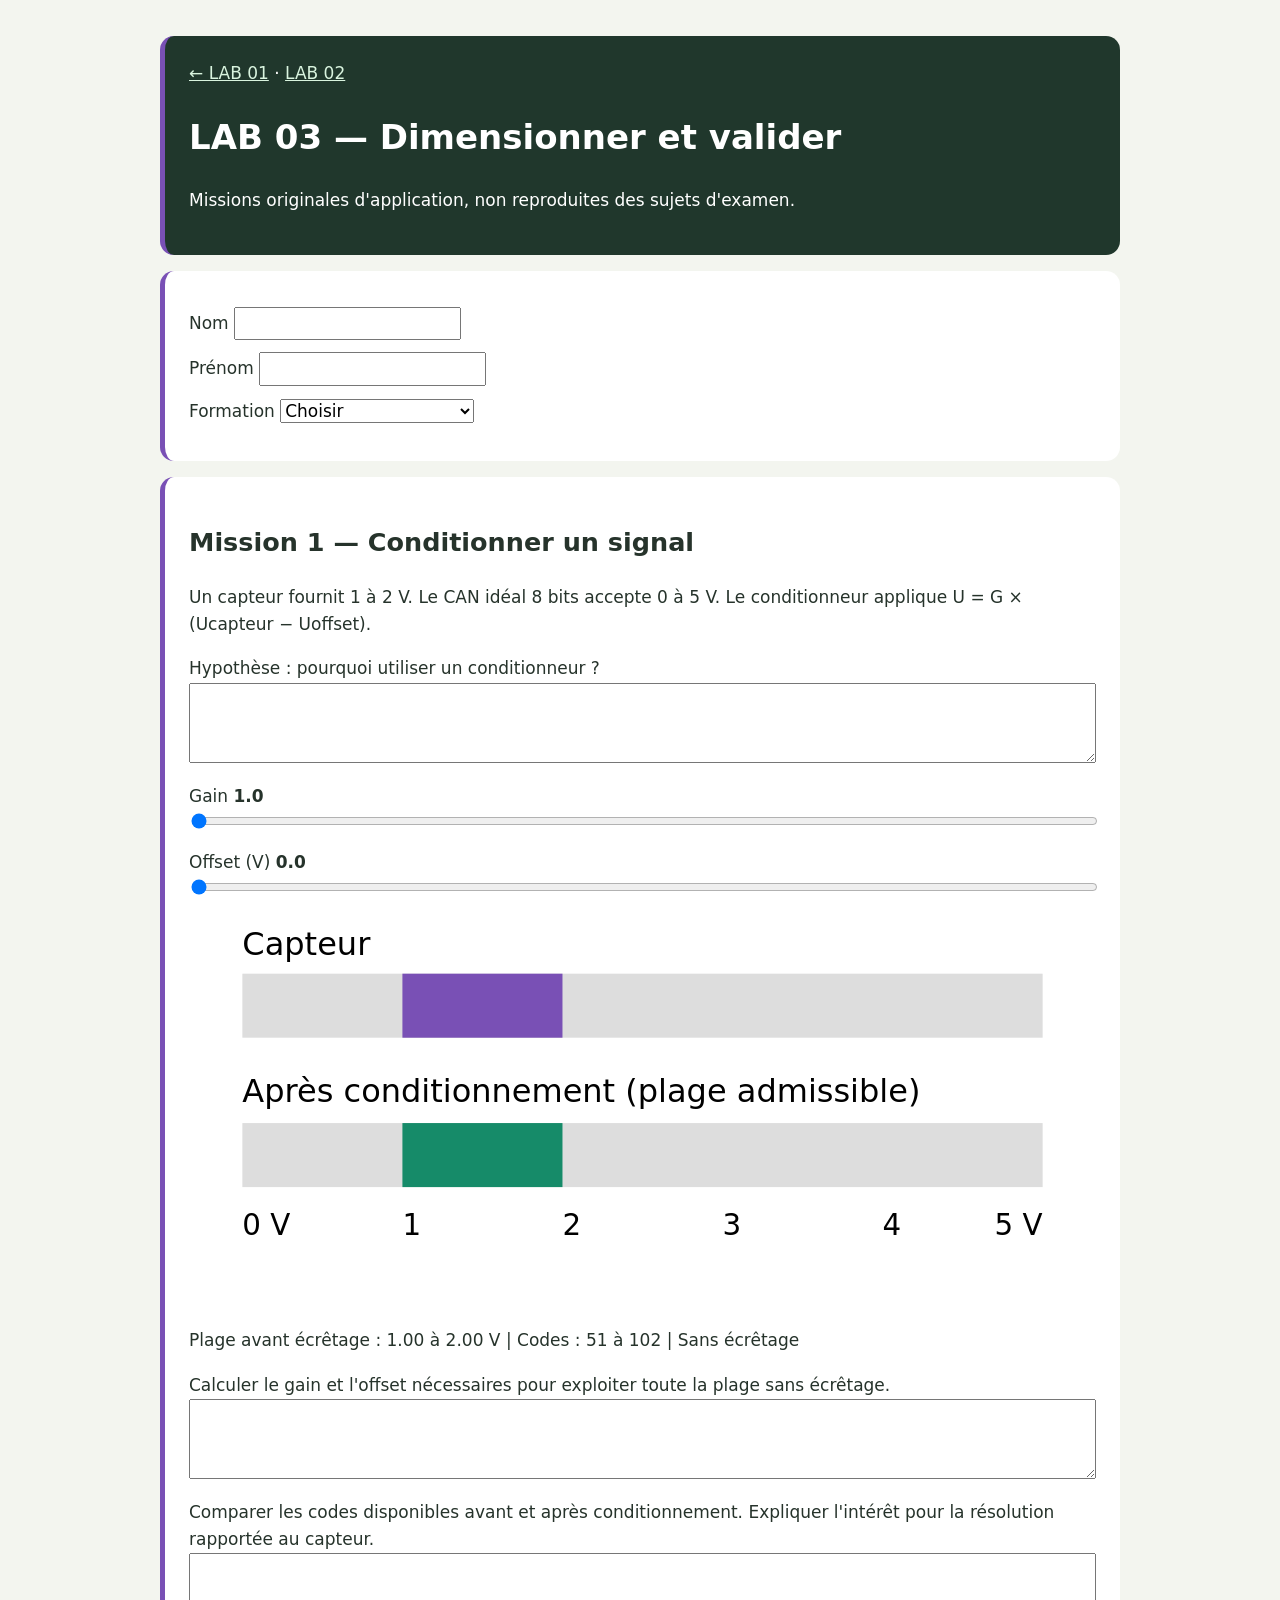
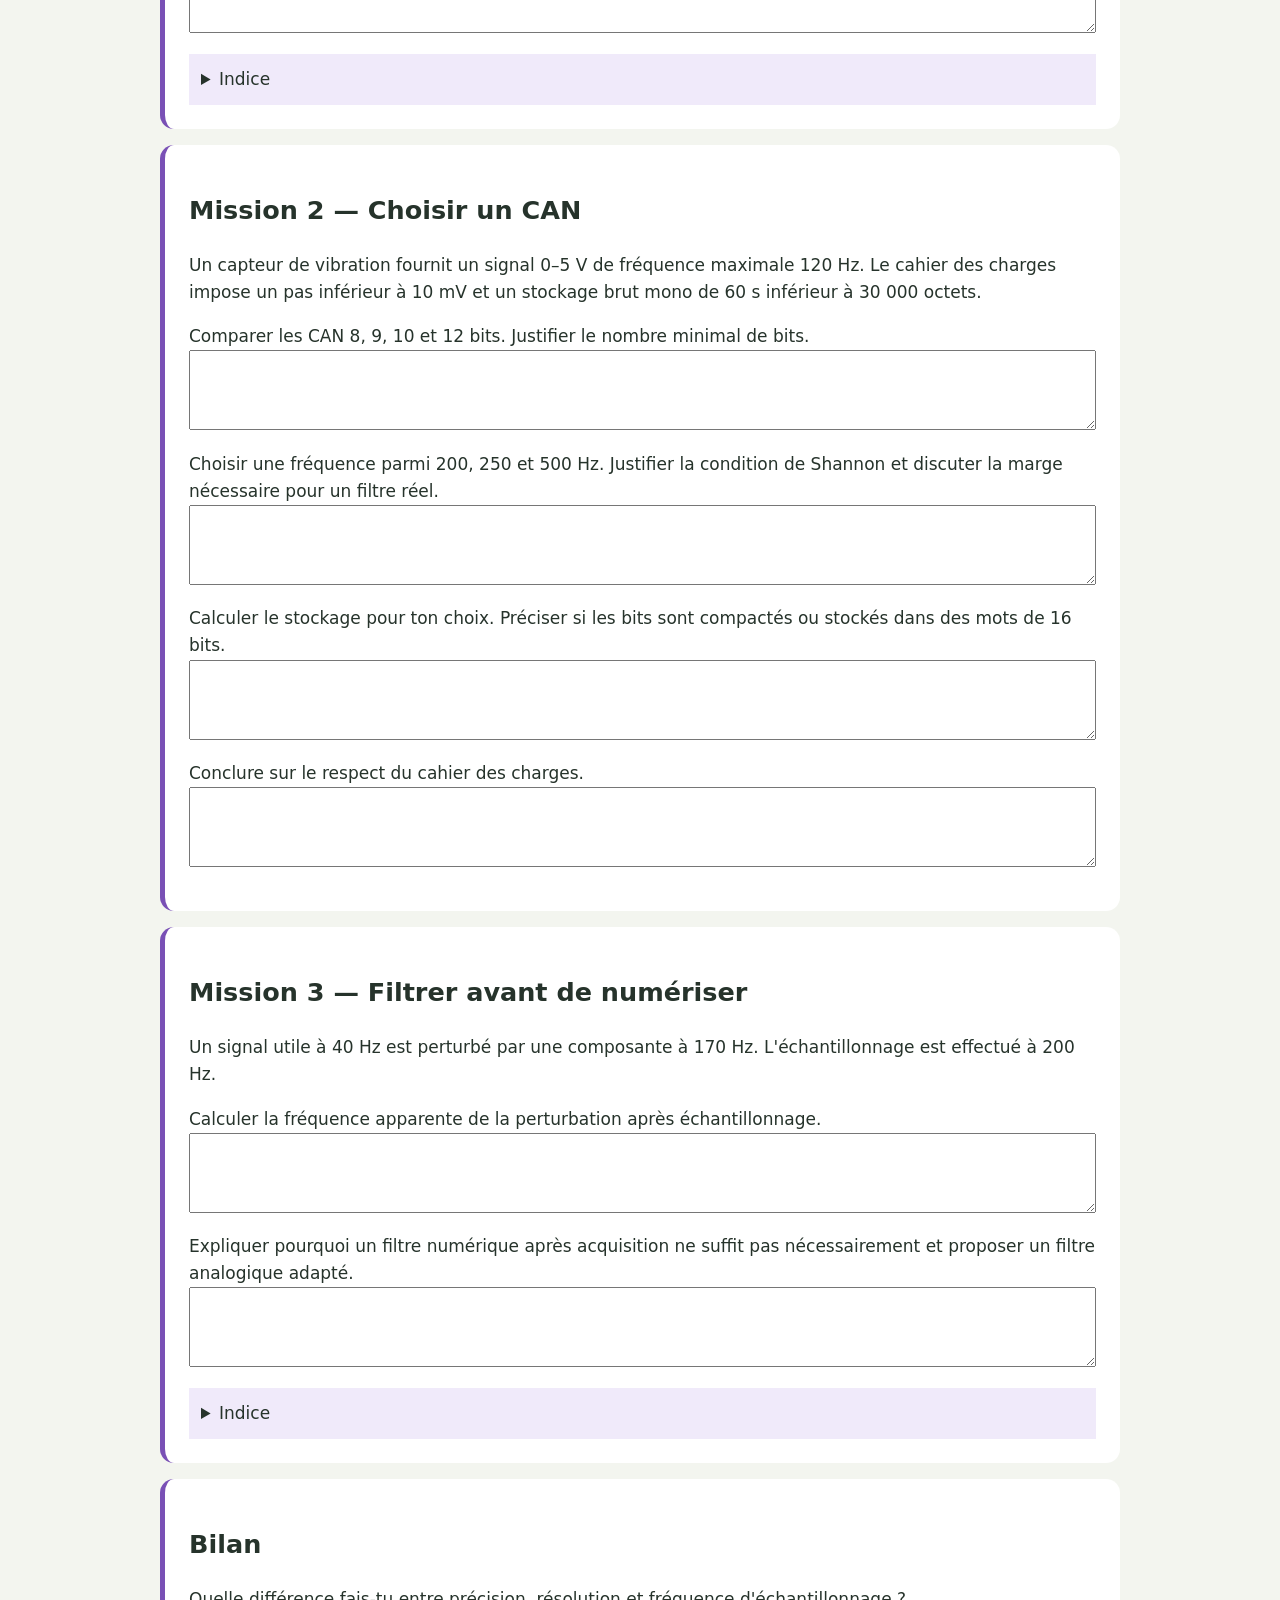
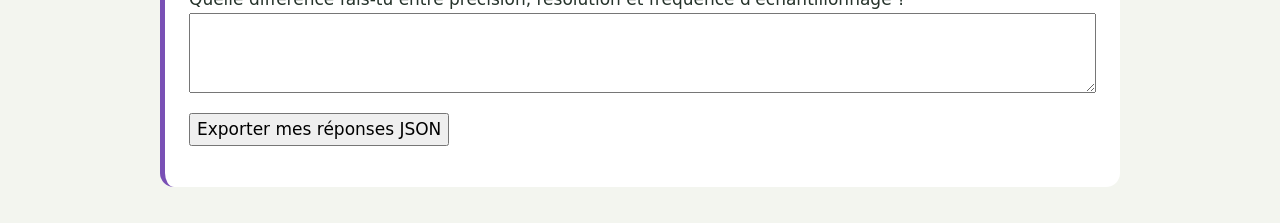
==== annales.html @ e2c3f9de "Missions originales de conditionnement et validation CAN" ====
<!doctype html><html lang="fr"><meta charset="utf-8"><meta name="viewport" content="width=device-width"><title>CAN LAB 03</title><style>*{box-sizing:border-box}body{max-width:1000px;margin:auto;padding:20px;background:#f3f5ef;color:#26332b;font:17px/1.6 system-ui}section,header{background:white;padding:24px;border-radius:14px;margin:16px 0;border-left:5px solid #7950b5}header{background:#20372c;color:white}header a{color:#d9f4df}label{display:block;margin:12px 0}textarea{width:100%;min-height:80px;font:inherit}input[type=range]{width:100%}svg{width:100%}button,input,select{font:inherit}details{background:#f0eafa;padding:12px}output{font-weight:bold}</style><header><a href="index.html">← LAB 01</a> · <a href="tp-arduino.html">LAB 02</a><h1>LAB 03 — Dimensionner et valider</h1><p>Missions originales d'application, non reproduites des sujets d'examen.</p></header><section><label>Nom <input id="nom"></label><label>Prénom <input id="prenom"></label><label>Formation <select id="formation"><option value="">Choisir</option><option>Terminale STI2D SIN</option><option>BTS CIEL B</option></select></label></section><section><h2>Mission 1 — Conditionner un signal</h2><p>Un capteur fournit 1 à 2 V. Le CAN idéal 8 bits accepte 0 à 5 V. Le conditionneur applique U = G × (Ucapteur − Uoffset).</p><label>Hypothèse : pourquoi utiliser un conditionneur ?<textarea id="hyp"></textarea></label><label>Gain <output id="go"></output><input id="gain" type="range" min="1" max="6" step=".1" value="1"></label><label>Offset (V) <output id="oo"></output><input id="offset" type="range" min="0" max="1.5" step=".1" value="0"></label><svg viewBox="0 0 340 145" role="img" aria-label="Comparaison des plages de tension"><text x="20" y="15" font-size="12">Capteur</text><rect x="20" y="22" width="300" height="24" fill="#ddd"/><rect x="80" y="22" width="60" height="24" fill="#7950b5"/><text x="20" y="70" font-size="12">Après conditionnement (plage admissible)</text><rect x="20" y="78" width="300" height="24" fill="#ddd"/><rect id="bar" x="80" y="78" width="60" height="24" fill="#168b69"/><g font-size="11"><text x="20" y="120">0 V</text><text x="80" y="120">1</text><text x="140" y="120">2</text><text x="200" y="120">3</text><text x="260" y="120">4</text><text x="320" y="120" text-anchor="end">5 V</text></g></svg><p id="result" role="status"></p><label>Calculer le gain et l'offset nécessaires pour exploiter toute la plage sans écrêtage.<textarea id="gain_calc"></textarea></label><label>Comparer les codes disponibles avant et après conditionnement. Expliquer l'intérêt pour la résolution rapportée au capteur.<textarea id="codes"></textarea></label><details><summary>Indice</summary>Écrire deux équations pour les tensions minimale et maximale.</details></section><section><h2>Mission 2 — Choisir un CAN</h2><p>Un capteur de vibration fournit un signal 0–5 V de fréquence maximale 120 Hz. Le cahier des charges impose un pas inférieur à 10 mV et un stockage brut mono de 60 s inférieur à 30 000 octets.</p><label>Comparer les CAN 8, 9, 10 et 12 bits. Justifier le nombre minimal de bits.<textarea id="resolution"></textarea></label><label>Choisir une fréquence parmi 200, 250 et 500 Hz. Justifier la condition de Shannon et discuter la marge nécessaire pour un filtre réel.<textarea id="sampling"></textarea></label><label>Calculer le stockage pour ton choix. Préciser si les bits sont compactés ou stockés dans des mots de 16 bits.<textarea id="storage"></textarea></label><label>Conclure sur le respect du cahier des charges.<textarea id="validation"></textarea></label></section><section><h2>Mission 3 — Filtrer avant de numériser</h2><p>Un signal utile à 40 Hz est perturbé par une composante à 170 Hz. L'échantillonnage est effectué à 200 Hz.</p><label>Calculer la fréquence apparente de la perturbation après échantillonnage.<textarea id="alias"></textarea></label><label>Expliquer pourquoi un filtre numérique après acquisition ne suffit pas nécessairement et proposer un filtre analogique adapté.<textarea id="filter"></textarea></label><details><summary>Indice</summary>Comparer 170 Hz à la fréquence d'échantillonnage et à sa moitié.</details></section><section><h2>Bilan</h2><label>Quelle différence fais-tu entre précision, résolution et fréquence d'échantillonnage ?<textarea id="bilan"></textarea></label><button id="export">Exporter mes réponses JSON</button><p id="save" role="status"></p></section><script>const g=id=>document.getElementById(id),fields=()=>[...document.querySelectorAll('input[id],textarea[id],select[id]')],key='can-lab-annales-v1',answers=()=>Object.fromEntries(fields().map(a=>[a.id,a.value]));try{let old=JSON.parse(localStorage.getItem(key)||'{}');fields().forEach(a=>{if(typeof old[a.id]==='string')a.value=old[a.id]})}catch(e){}function draw(){let G=+g('gain').value,O=+g('offset').value,l=G*(1-O),h=G*(2-O),c=v=>Math.max(0,Math.min(5,v)),code=v=>Math.min(255,Math.floor(c(v)*256/5));g('go').textContent=G.toFixed(1);g('oo').textContent=O.toFixed(1);g('bar').setAttribute('x',20+60*c(l));g('bar').setAttribute('width',60*(c(h)-c(l)));g('result').textContent='Plage avant écrêtage : '+l.toFixed(2)+' à '+h.toFixed(2)+' V | Codes : '+code(l)+' à '+code(h)+' | '+(l< -1e-9||h>5+1e-9?'Écrêtage':'Sans écrêtage')};draw();document.addEventListener('input',()=>{draw();try{localStorage.setItem(key,JSON.stringify(answers()));g('save').textContent='Enregistré localement'}catch(e){g('save').textContent='Exporter pour sauvegarder'}});g('export').onclick=()=>{if(!g('nom').value.trim()||!g('prenom').value.trim()||!g('formation').value){g('save').textContent='Compléter ton identité et ta formation';return}let a=document.createElement('a'),u=URL.createObjectURL(new Blob([JSON.stringify({schema_version:1,activity_id:'can-lab-annales',answers:answers()},null,2)],{type:'application/json'}));a.href=u;a.download='CAN_MISSIONS_'+g('nom').value.replace(/[^\p{L}\p{N}-]/gu,'_')+'.json';a.click();setTimeout(()=>URL.revokeObjectURL(u),1000)};</script></html>
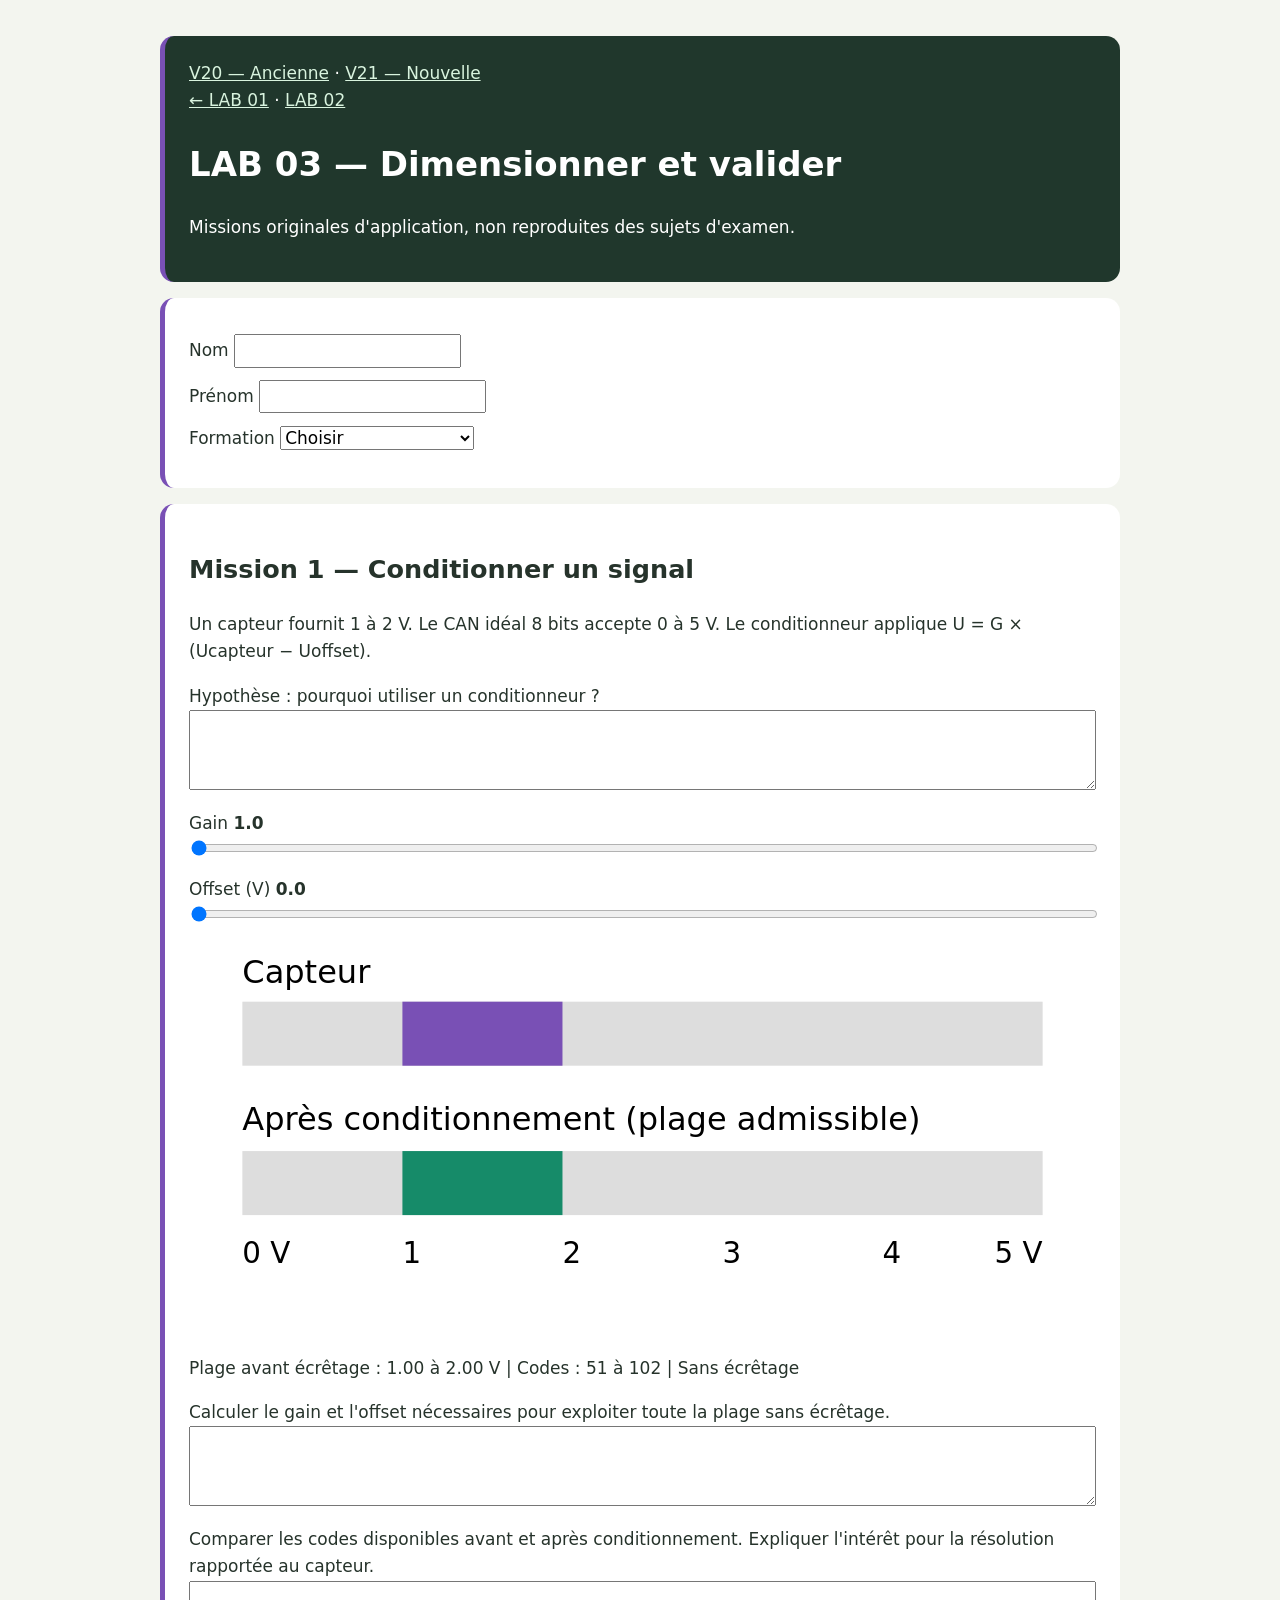
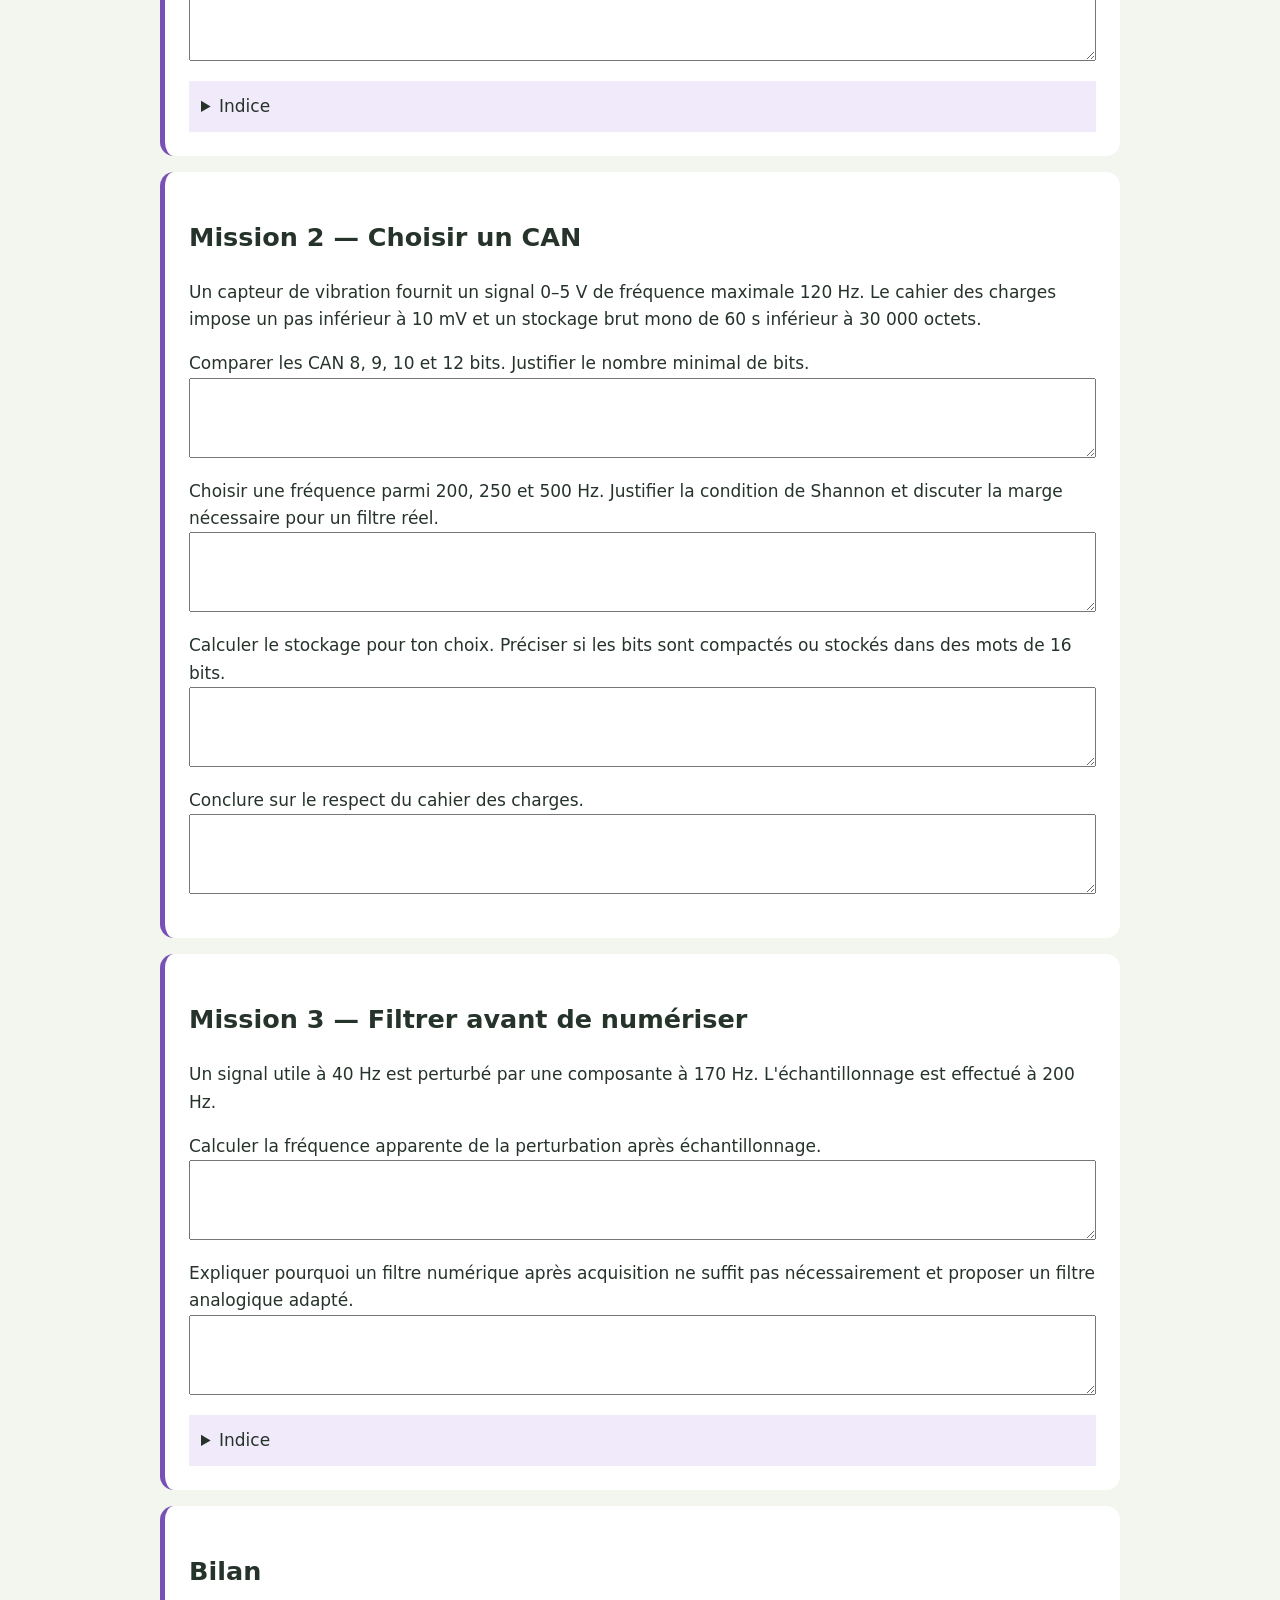
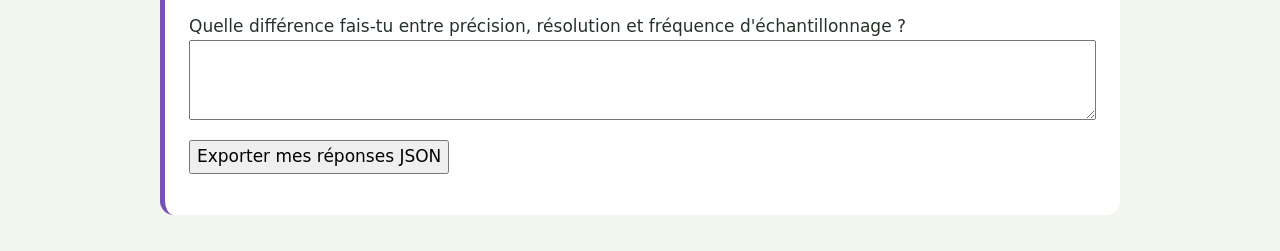
==== commit e912e485: "Ajouter ressource comparative annales.html" ====
--- a/annales.html
+++ b/annales.html
@@ -1 +1 @@
-<!doctype html><html lang="fr"><meta charset="utf-8"><meta name="viewport" content="width=device-width"><title>CAN LAB 03</title><style>*{box-sizing:border-box}body{max-width:1000px;margin:auto;padding:20px;background:#f3f5ef;color:#26332b;font:17px/1.6 system-ui}section,header{background:white;padding:24px;border-radius:14px;margin:16px 0;border-left:5px solid #7950b5}header{background:#20372c;color:white}header a{color:#d9f4df}label{display:block;margin:12px 0}textarea{width:100%;min-height:80px;font:inherit}input[type=range]{width:100%}svg{width:100%}button,input,select{font:inherit}details{background:#f0eafa;padding:12px}output{font-weight:bold}</style><header><a href="index.html">← LAB 01</a> · <a href="tp-arduino.html">LAB 02</a><h1>LAB 03 — Dimensionner et valider</h1><p>Missions originales d'application, non reproduites des sujets d'examen.</p></header><section><label>Nom <input id="nom"></label><label>Prénom <input id="prenom"></label><label>Formation <select id="formation"><option value="">Choisir</option><option>Terminale STI2D SIN</option><option>BTS CIEL B</option></select></label></section><section><h2>Mission 1 — Conditionner un signal</h2><p>Un capteur fournit 1 à 2 V. Le CAN idéal 8 bits accepte 0 à 5 V. Le conditionneur applique U = G × (Ucapteur − Uoffset).</p><label>Hypothèse : pourquoi utiliser un conditionneur ?<textarea id="hyp"></textarea></label><label>Gain <output id="go"></output><input id="gain" type="range" min="1" max="6" step=".1" value="1"></label><label>Offset (V) <output id="oo"></output><input id="offset" type="range" min="0" max="1.5" step=".1" value="0"></label><svg viewBox="0 0 340 145" role="img" aria-label="Comparaison des plages de tension"><text x="20" y="15" font-size="12">Capteur</text><rect x="20" y="22" width="300" height="24" fill="#ddd"/><rect x="80" y="22" width="60" height="24" fill="#7950b5"/><text x="20" y="70" font-size="12">Après conditionnement (plage admissible)</text><rect x="20" y="78" width="300" height="24" fill="#ddd"/><rect id="bar" x="80" y="78" width="60" height="24" fill="#168b69"/><g font-size="11"><text x="20" y="120">0 V</text><text x="80" y="120">1</text><text x="140" y="120">2</text><text x="200" y="120">3</text><text x="260" y="120">4</text><text x="320" y="120" text-anchor="end">5 V</text></g></svg><p id="result" role="status"></p><label>Calculer le gain et l'offset nécessaires pour exploiter toute la plage sans écrêtage.<textarea id="gain_calc"></textarea></label><label>Comparer les codes disponibles avant et après conditionnement. Expliquer l'intérêt pour la résolution rapportée au capteur.<textarea id="codes"></textarea></label><details><summary>Indice</summary>Écrire deux équations pour les tensions minimale et maximale.</details></section><section><h2>Mission 2 — Choisir un CAN</h2><p>Un capteur de vibration fournit un signal 0–5 V de fréquence maximale 120 Hz. Le cahier des charges impose un pas inférieur à 10 mV et un stockage brut mono de 60 s inférieur à 30 000 octets.</p><label>Comparer les CAN 8, 9, 10 et 12 bits. Justifier le nombre minimal de bits.<textarea id="resolution"></textarea></label><label>Choisir une fréquence parmi 200, 250 et 500 Hz. Justifier la condition de Shannon et discuter la marge nécessaire pour un filtre réel.<textarea id="sampling"></textarea></label><label>Calculer le stockage pour ton choix. Préciser si les bits sont compactés ou stockés dans des mots de 16 bits.<textarea id="storage"></textarea></label><label>Conclure sur le respect du cahier des charges.<textarea id="validation"></textarea></label></section><section><h2>Mission 3 — Filtrer avant de numériser</h2><p>Un signal utile à 40 Hz est perturbé par une composante à 170 Hz. L'échantillonnage est effectué à 200 Hz.</p><label>Calculer la fréquence apparente de la perturbation après échantillonnage.<textarea id="alias"></textarea></label><label>Expliquer pourquoi un filtre numérique après acquisition ne suffit pas nécessairement et proposer un filtre analogique adapté.<textarea id="filter"></textarea></label><details><summary>Indice</summary>Comparer 170 Hz à la fréquence d'échantillonnage et à sa moitié.</details></section><section><h2>Bilan</h2><label>Quelle différence fais-tu entre précision, résolution et fréquence d'échantillonnage ?<textarea id="bilan"></textarea></label><button id="export">Exporter mes réponses JSON</button><p id="save" role="status"></p></section><script>const g=id=>document.getElementById(id),fields=()=>[...document.querySelectorAll('input[id],textarea[id],select[id]')],key='can-lab-annales-v1',answers=()=>Object.fromEntries(fields().map(a=>[a.id,a.value]));try{let old=JSON.parse(localStorage.getItem(key)||'{}');fields().forEach(a=>{if(typeof old[a.id]==='string')a.value=old[a.id]})}catch(e){}function draw(){let G=+g('gain').value,O=+g('offset').value,l=G*(1-O),h=G*(2-O),c=v=>Math.max(0,Math.min(5,v)),code=v=>Math.min(255,Math.floor(c(v)*256/5));g('go').textContent=G.toFixed(1);g('oo').textContent=O.toFixed(1);g('bar').setAttribute('x',20+60*c(l));g('bar').setAttribute('width',60*(c(h)-c(l)));g('result').textContent='Plage avant écrêtage : '+l.toFixed(2)+' à '+h.toFixed(2)+' V | Codes : '+code(l)+' à '+code(h)+' | '+(l< -1e-9||h>5+1e-9?'Écrêtage':'Sans écrêtage')};draw();document.addEventListener('input',()=>{draw();try{localStorage.setItem(key,JSON.stringify(answers()));g('save').textContent='Enregistré localement'}catch(e){g('save').textContent='Exporter pour sauvegarder'}});g('export').onclick=()=>{if(!g('nom').value.trim()||!g('prenom').value.trim()||!g('formation').value){g('save').textContent='Compléter ton identité et ta formation';return}let a=document.createElement('a'),u=URL.createObjectURL(new Blob([JSON.stringify({schema_version:1,activity_id:'can-lab-annales',answers:answers()},null,2)],{type:'application/json'}));a.href=u;a.download='CAN_MISSIONS_'+g('nom').value.replace(/[^\p{L}\p{N}-]/gu,'_')+'.json';a.click();setTimeout(()=>URL.revokeObjectURL(u),1000)};</script></html>+<!doctype html><html lang="fr"><meta charset="utf-8"><meta name="viewport" content="width=device-width"><title>CAN LAB 03</title><style>*{box-sizing:border-box}body{max-width:1000px;margin:auto;padding:20px;background:#f3f5ef;color:#26332b;font:17px/1.6 system-ui}section,header{background:white;padding:24px;border-radius:14px;margin:16px 0;border-left:5px solid #7950b5}header{background:#20372c;color:white}header a{color:#d9f4df}label{display:block;margin:12px 0}textarea{width:100%;min-height:80px;font:inherit}input[type=range]{width:100%}svg{width:100%}button,input,select{font:inherit}details{background:#f0eafa;padding:12px}output{font-weight:bold}</style><header><nav><a href="v20.html">V20 — Ancienne</a> · <a href="v21.html">V21 — Nouvelle</a></nav><a href="index.html">← LAB 01</a> · <a href="tp-arduino.html">LAB 02</a><h1>LAB 03 — Dimensionner et valider</h1><p>Missions originales d'application, non reproduites des sujets d'examen.</p></header><section><label>Nom <input id="nom"></label><label>Prénom <input id="prenom"></label><label>Formation <select id="formation"><option value="">Choisir</option><option>Terminale STI2D SIN</option><option>BTS CIEL B</option></select></label></section><section><h2>Mission 1 — Conditionner un signal</h2><p>Un capteur fournit 1 à 2 V. Le CAN idéal 8 bits accepte 0 à 5 V. Le conditionneur applique U = G × (Ucapteur − Uoffset).</p><label>Hypothèse : pourquoi utiliser un conditionneur ?<textarea id="hyp"></textarea></label><label>Gain <output id="go"></output><input id="gain" type="range" min="1" max="6" step=".1" value="1"></label><label>Offset (V) <output id="oo"></output><input id="offset" type="range" min="0" max="1.5" step=".1" value="0"></label><svg viewBox="0 0 340 145" role="img" aria-label="Comparaison des plages de tension"><text x="20" y="15" font-size="12">Capteur</text><rect x="20" y="22" width="300" height="24" fill="#ddd"/><rect x="80" y="22" width="60" height="24" fill="#7950b5"/><text x="20" y="70" font-size="12">Après conditionnement (plage admissible)</text><rect x="20" y="78" width="300" height="24" fill="#ddd"/><rect id="bar" x="80" y="78" width="60" height="24" fill="#168b69"/><g font-size="11"><text x="20" y="120">0 V</text><text x="80" y="120">1</text><text x="140" y="120">2</text><text x="200" y="120">3</text><text x="260" y="120">4</text><text x="320" y="120" text-anchor="end">5 V</text></g></svg><p id="result" role="status"></p><label>Calculer le gain et l'offset nécessaires pour exploiter toute la plage sans écrêtage.<textarea id="gain_calc"></textarea></label><label>Comparer les codes disponibles avant et après conditionnement. Expliquer l'intérêt pour la résolution rapportée au capteur.<textarea id="codes"></textarea></label><details><summary>Indice</summary>Écrire deux équations pour les tensions minimale et maximale.</details></section><section><h2>Mission 2 — Choisir un CAN</h2><p>Un capteur de vibration fournit un signal 0–5 V de fréquence maximale 120 Hz. Le cahier des charges impose un pas inférieur à 10 mV et un stockage brut mono de 60 s inférieur à 30 000 octets.</p><label>Comparer les CAN 8, 9, 10 et 12 bits. Justifier le nombre minimal de bits.<textarea id="resolution"></textarea></label><label>Choisir une fréquence parmi 200, 250 et 500 Hz. Justifier la condition de Shannon et discuter la marge nécessaire pour un filtre réel.<textarea id="sampling"></textarea></label><label>Calculer le stockage pour ton choix. Préciser si les bits sont compactés ou stockés dans des mots de 16 bits.<textarea id="storage"></textarea></label><label>Conclure sur le respect du cahier des charges.<textarea id="validation"></textarea></label></section><section><h2>Mission 3 — Filtrer avant de numériser</h2><p>Un signal utile à 40 Hz est perturbé par une composante à 170 Hz. L'échantillonnage est effectué à 200 Hz.</p><label>Calculer la fréquence apparente de la perturbation après échantillonnage.<textarea id="alias"></textarea></label><label>Expliquer pourquoi un filtre numérique après acquisition ne suffit pas nécessairement et proposer un filtre analogique adapté.<textarea id="filter"></textarea></label><details><summary>Indice</summary>Comparer 170 Hz à la fréquence d'échantillonnage et à sa moitié.</details></section><section><h2>Bilan</h2><label>Quelle différence fais-tu entre précision, résolution et fréquence d'échantillonnage ?<textarea id="bilan"></textarea></label><button id="export">Exporter mes réponses JSON</button><p id="save" role="status"></p></section><script>const g=id=>document.getElementById(id),fields=()=>[...document.querySelectorAll('input[id],textarea[id],select[id]')],key='can-lab-annales-v1',answers=()=>Object.fromEntries(fields().map(a=>[a.id,a.value]));try{let old=JSON.parse(localStorage.getItem(key)||'{}');fields().forEach(a=>{if(typeof old[a.id]==='string')a.value=old[a.id]})}catch(e){}function draw(){let G=+g('gain').value,O=+g('offset').value,l=G*(1-O),h=G*(2-O),c=v=>Math.max(0,Math.min(5,v)),code=v=>Math.min(255,Math.floor(c(v)*256/5));g('go').textContent=G.toFixed(1);g('oo').textContent=O.toFixed(1);g('bar').setAttribute('x',20+60*c(l));g('bar').setAttribute('width',60*(c(h)-c(l)));g('result').textContent='Plage avant écrêtage : '+l.toFixed(2)+' à '+h.toFixed(2)+' V | Codes : '+code(l)+' à '+code(h)+' | '+(l< -1e-9||h>5+1e-9?'Écrêtage':'Sans écrêtage')};draw();document.addEventListener('input',()=>{draw();try{localStorage.setItem(key,JSON.stringify(answers()));g('save').textContent='Enregistré localement'}catch(e){g('save').textContent='Exporter pour sauvegarder'}});g('export').onclick=()=>{if(!g('nom').value.trim()||!g('prenom').value.trim()||!g('formation').value){g('save').textContent='Compléter ton identité et ta formation';return}let a=document.createElement('a'),u=URL.createObjectURL(new Blob([JSON.stringify({schema_version:1,activity_id:'can-lab-annales',answers:answers()},null,2)],{type:'application/json'}));a.href=u;a.download='CAN_MISSIONS_'+g('nom').value.replace(/[^\p{L}\p{N}-]/gu,'_')+'.json';a.click();setTimeout(()=>URL.revokeObjectURL(u),1000)};</script></html>
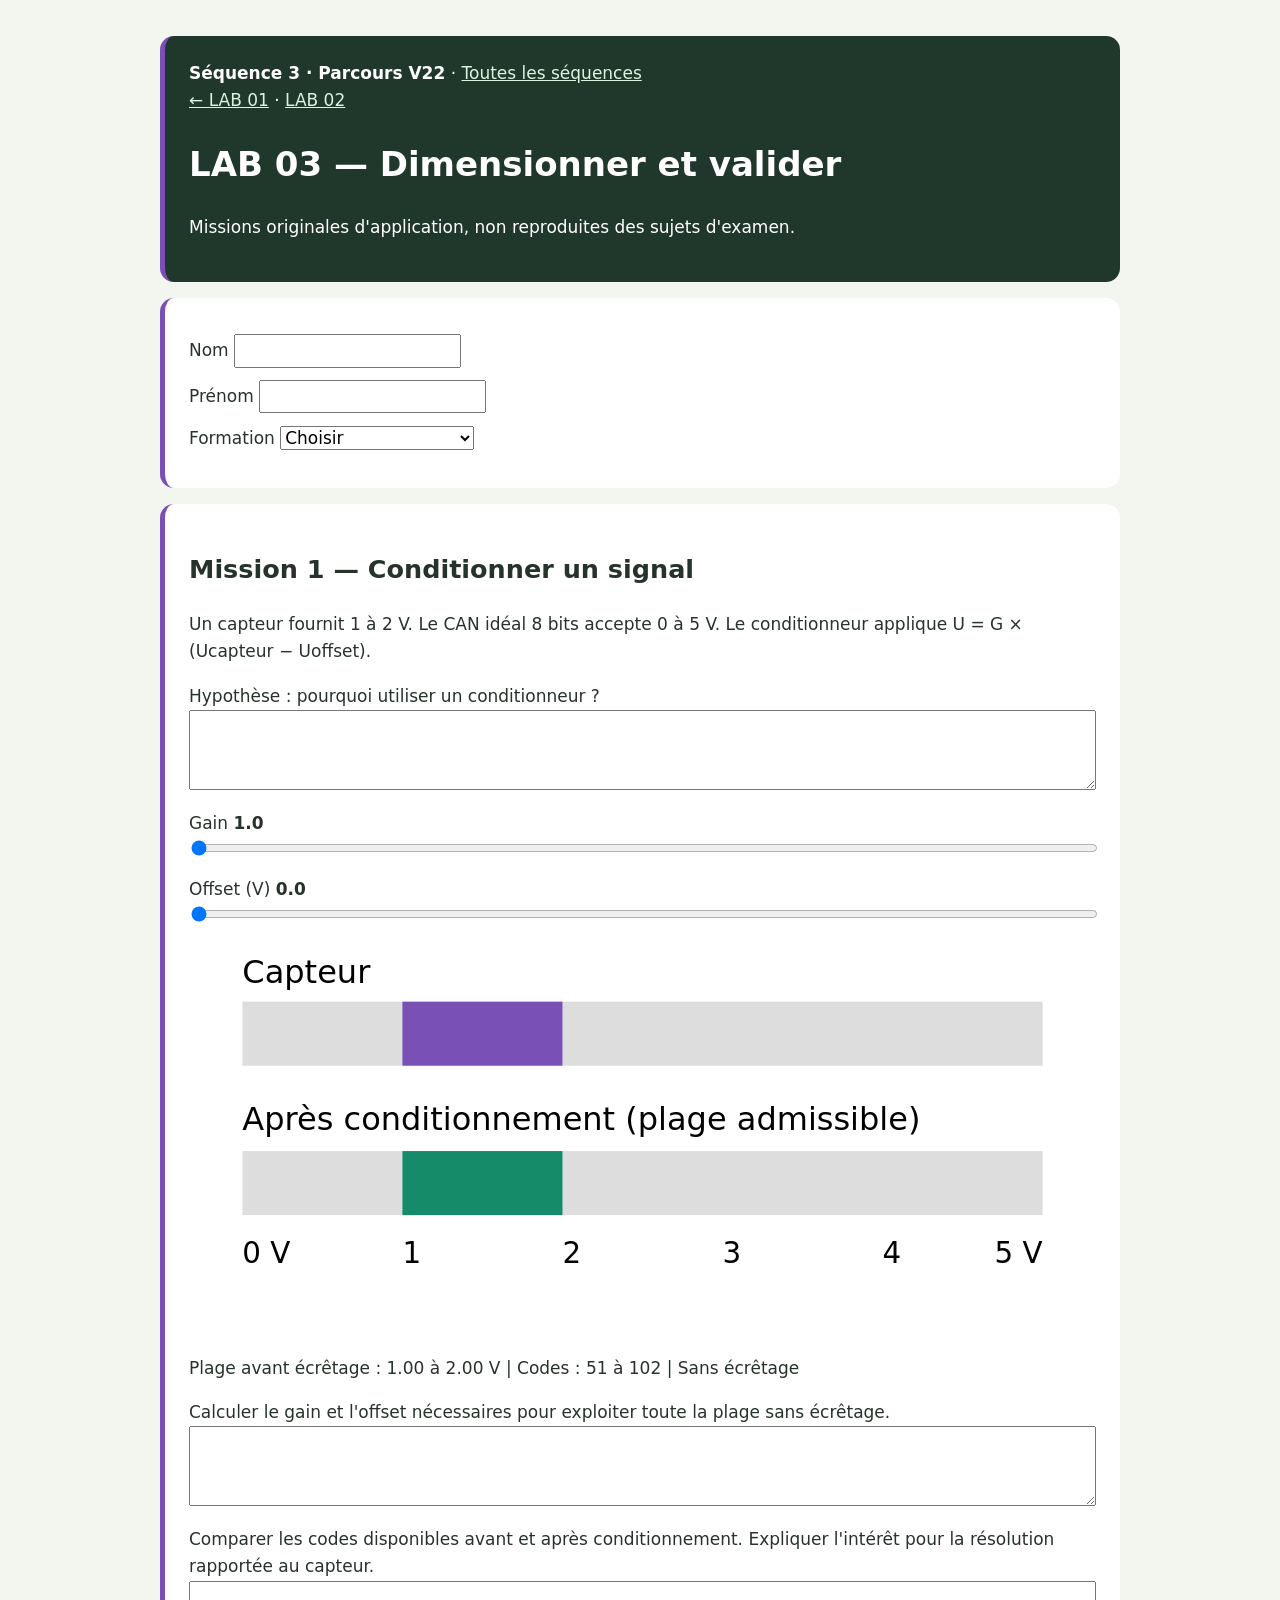
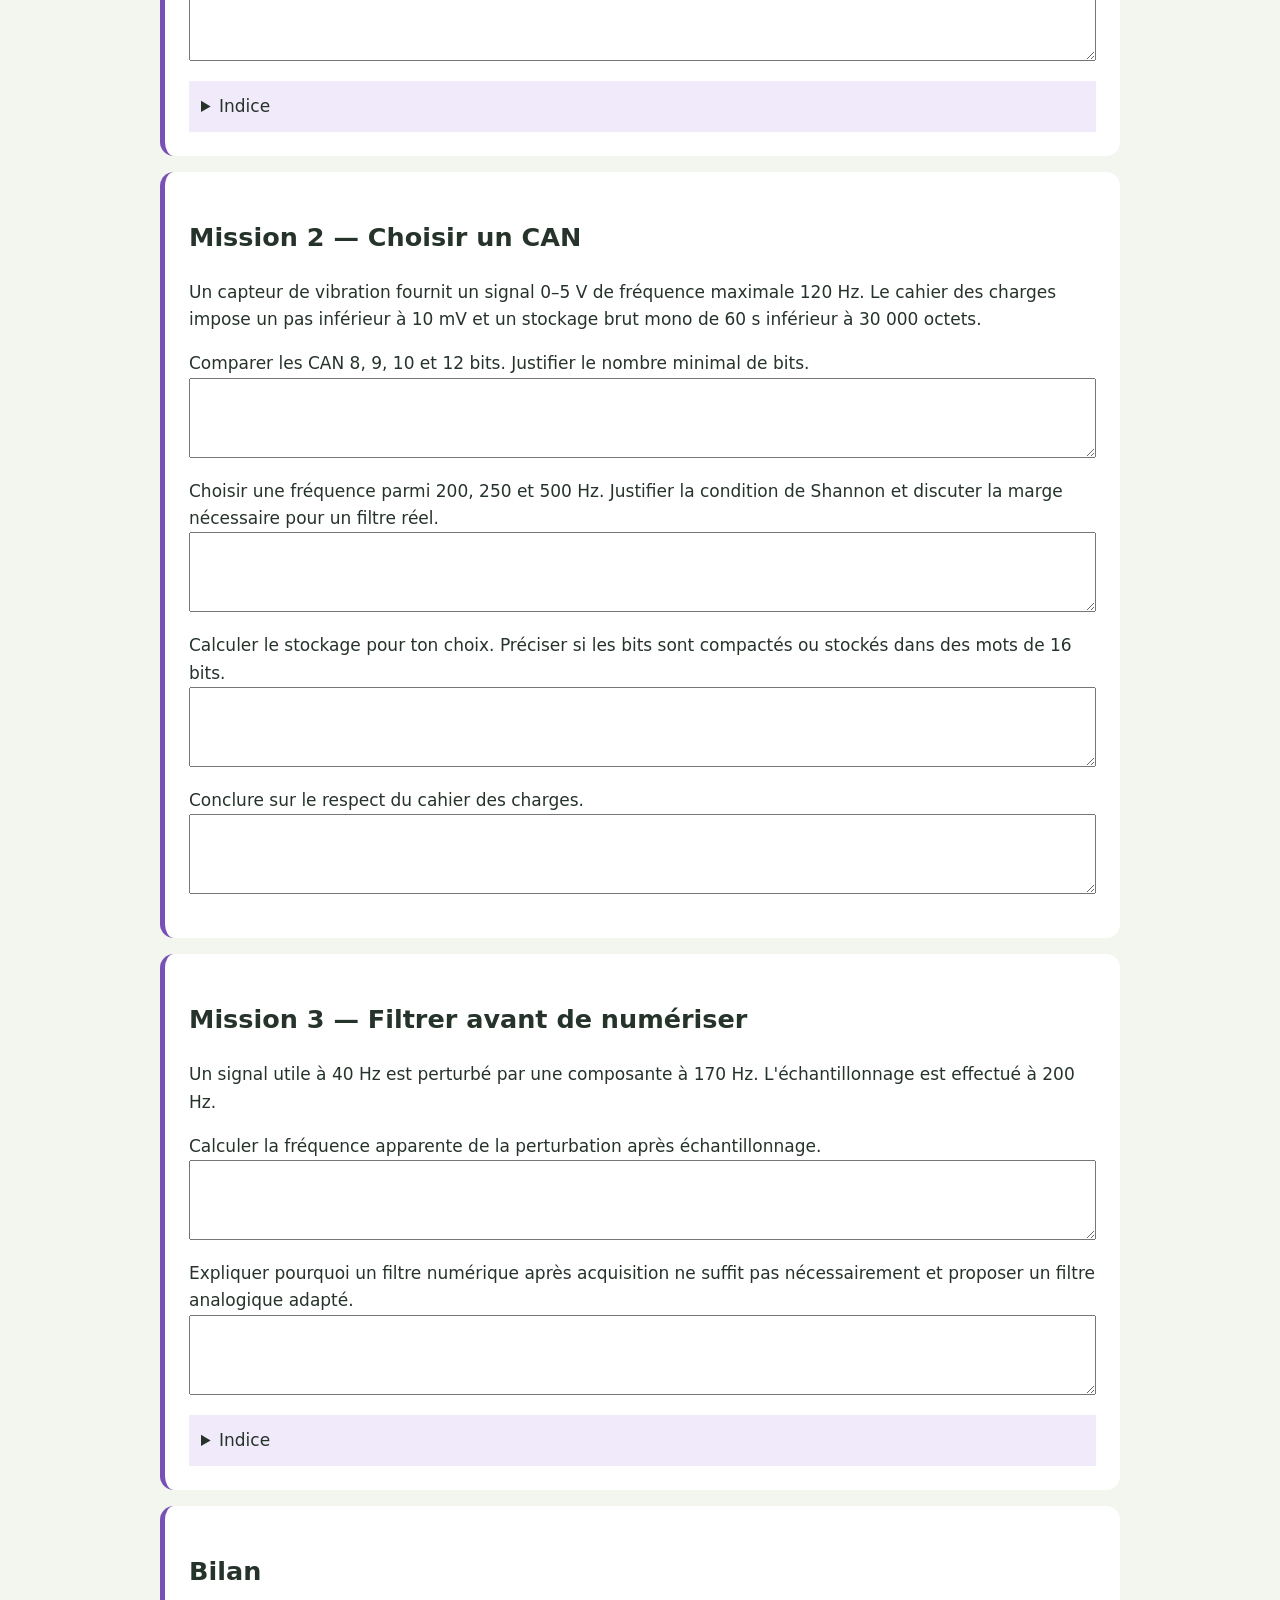
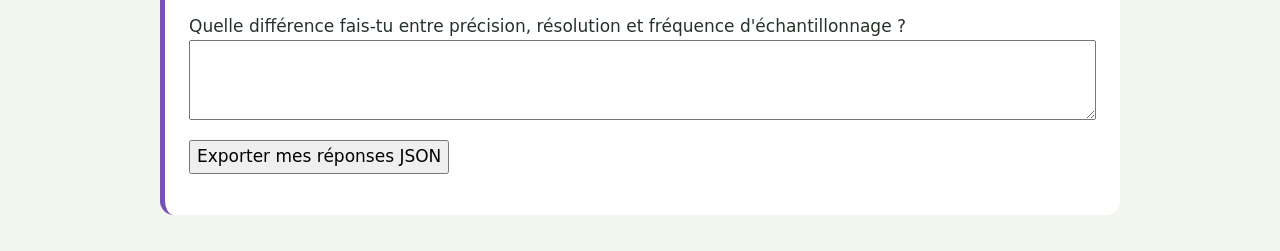
==== commit 9aa846bd: "CAN LAB : navigation unique vers le parcours V22 (annales.html)" ====
--- a/annales.html
+++ b/annales.html
@@ -1 +1 @@
-<!doctype html><html lang="fr"><meta charset="utf-8"><meta name="viewport" content="width=device-width"><title>CAN LAB 03</title><style>*{box-sizing:border-box}body{max-width:1000px;margin:auto;padding:20px;background:#f3f5ef;color:#26332b;font:17px/1.6 system-ui}section,header{background:white;padding:24px;border-radius:14px;margin:16px 0;border-left:5px solid #7950b5}header{background:#20372c;color:white}header a{color:#d9f4df}label{display:block;margin:12px 0}textarea{width:100%;min-height:80px;font:inherit}input[type=range]{width:100%}svg{width:100%}button,input,select{font:inherit}details{background:#f0eafa;padding:12px}output{font-weight:bold}</style><header><nav><a href="v20.html">V20 — Ancienne</a> · <a href="v21.html">V21 — Nouvelle</a></nav><a href="index.html">← LAB 01</a> · <a href="tp-arduino.html">LAB 02</a><h1>LAB 03 — Dimensionner et valider</h1><p>Missions originales d'application, non reproduites des sujets d'examen.</p></header><section><label>Nom <input id="nom"></label><label>Prénom <input id="prenom"></label><label>Formation <select id="formation"><option value="">Choisir</option><option>Terminale STI2D SIN</option><option>BTS CIEL B</option></select></label></section><section><h2>Mission 1 — Conditionner un signal</h2><p>Un capteur fournit 1 à 2 V. Le CAN idéal 8 bits accepte 0 à 5 V. Le conditionneur applique U = G × (Ucapteur − Uoffset).</p><label>Hypothèse : pourquoi utiliser un conditionneur ?<textarea id="hyp"></textarea></label><label>Gain <output id="go"></output><input id="gain" type="range" min="1" max="6" step=".1" value="1"></label><label>Offset (V) <output id="oo"></output><input id="offset" type="range" min="0" max="1.5" step=".1" value="0"></label><svg viewBox="0 0 340 145" role="img" aria-label="Comparaison des plages de tension"><text x="20" y="15" font-size="12">Capteur</text><rect x="20" y="22" width="300" height="24" fill="#ddd"/><rect x="80" y="22" width="60" height="24" fill="#7950b5"/><text x="20" y="70" font-size="12">Après conditionnement (plage admissible)</text><rect x="20" y="78" width="300" height="24" fill="#ddd"/><rect id="bar" x="80" y="78" width="60" height="24" fill="#168b69"/><g font-size="11"><text x="20" y="120">0 V</text><text x="80" y="120">1</text><text x="140" y="120">2</text><text x="200" y="120">3</text><text x="260" y="120">4</text><text x="320" y="120" text-anchor="end">5 V</text></g></svg><p id="result" role="status"></p><label>Calculer le gain et l'offset nécessaires pour exploiter toute la plage sans écrêtage.<textarea id="gain_calc"></textarea></label><label>Comparer les codes disponibles avant et après conditionnement. Expliquer l'intérêt pour la résolution rapportée au capteur.<textarea id="codes"></textarea></label><details><summary>Indice</summary>Écrire deux équations pour les tensions minimale et maximale.</details></section><section><h2>Mission 2 — Choisir un CAN</h2><p>Un capteur de vibration fournit un signal 0–5 V de fréquence maximale 120 Hz. Le cahier des charges impose un pas inférieur à 10 mV et un stockage brut mono de 60 s inférieur à 30 000 octets.</p><label>Comparer les CAN 8, 9, 10 et 12 bits. Justifier le nombre minimal de bits.<textarea id="resolution"></textarea></label><label>Choisir une fréquence parmi 200, 250 et 500 Hz. Justifier la condition de Shannon et discuter la marge nécessaire pour un filtre réel.<textarea id="sampling"></textarea></label><label>Calculer le stockage pour ton choix. Préciser si les bits sont compactés ou stockés dans des mots de 16 bits.<textarea id="storage"></textarea></label><label>Conclure sur le respect du cahier des charges.<textarea id="validation"></textarea></label></section><section><h2>Mission 3 — Filtrer avant de numériser</h2><p>Un signal utile à 40 Hz est perturbé par une composante à 170 Hz. L'échantillonnage est effectué à 200 Hz.</p><label>Calculer la fréquence apparente de la perturbation après échantillonnage.<textarea id="alias"></textarea></label><label>Expliquer pourquoi un filtre numérique après acquisition ne suffit pas nécessairement et proposer un filtre analogique adapté.<textarea id="filter"></textarea></label><details><summary>Indice</summary>Comparer 170 Hz à la fréquence d'échantillonnage et à sa moitié.</details></section><section><h2>Bilan</h2><label>Quelle différence fais-tu entre précision, résolution et fréquence d'échantillonnage ?<textarea id="bilan"></textarea></label><button id="export">Exporter mes réponses JSON</button><p id="save" role="status"></p></section><script>const g=id=>document.getElementById(id),fields=()=>[...document.querySelectorAll('input[id],textarea[id],select[id]')],key='can-lab-annales-v1',answers=()=>Object.fromEntries(fields().map(a=>[a.id,a.value]));try{let old=JSON.parse(localStorage.getItem(key)||'{}');fields().forEach(a=>{if(typeof old[a.id]==='string')a.value=old[a.id]})}catch(e){}function draw(){let G=+g('gain').value,O=+g('offset').value,l=G*(1-O),h=G*(2-O),c=v=>Math.max(0,Math.min(5,v)),code=v=>Math.min(255,Math.floor(c(v)*256/5));g('go').textContent=G.toFixed(1);g('oo').textContent=O.toFixed(1);g('bar').setAttribute('x',20+60*c(l));g('bar').setAttribute('width',60*(c(h)-c(l)));g('result').textContent='Plage avant écrêtage : '+l.toFixed(2)+' à '+h.toFixed(2)+' V | Codes : '+code(l)+' à '+code(h)+' | '+(l< -1e-9||h>5+1e-9?'Écrêtage':'Sans écrêtage')};draw();document.addEventListener('input',()=>{draw();try{localStorage.setItem(key,JSON.stringify(answers()));g('save').textContent='Enregistré localement'}catch(e){g('save').textContent='Exporter pour sauvegarder'}});g('export').onclick=()=>{if(!g('nom').value.trim()||!g('prenom').value.trim()||!g('formation').value){g('save').textContent='Compléter ton identité et ta formation';return}let a=document.createElement('a'),u=URL.createObjectURL(new Blob([JSON.stringify({schema_version:1,activity_id:'can-lab-annales',answers:answers()},null,2)],{type:'application/json'}));a.href=u;a.download='CAN_MISSIONS_'+g('nom').value.replace(/[^\p{L}\p{N}-]/gu,'_')+'.json';a.click();setTimeout(()=>URL.revokeObjectURL(u),1000)};</script></html>+<!doctype html><html lang="fr"><meta charset="utf-8"><meta name="viewport" content="width=device-width"><title>CAN LAB 03</title><style>*{box-sizing:border-box}body{max-width:1000px;margin:auto;padding:20px;background:#f3f5ef;color:#26332b;font:17px/1.6 system-ui}section,header{background:white;padding:24px;border-radius:14px;margin:16px 0;border-left:5px solid #7950b5}header{background:#20372c;color:white}header a{color:#d9f4df}label{display:block;margin:12px 0}textarea{width:100%;min-height:80px;font:inherit}input[type=range]{width:100%}svg{width:100%}button,input,select{font:inherit}details{background:#f0eafa;padding:12px}output{font-weight:bold}</style><header><nav><strong>Séquence 3 · Parcours V22</strong> · <a href="index.html">Toutes les séquences</a></nav><a href="v22.html">← LAB 01</a> · <a href="tp-arduino.html">LAB 02</a><h1>LAB 03 — Dimensionner et valider</h1><p>Missions originales d'application, non reproduites des sujets d'examen.</p></header><section><label>Nom <input id="nom"></label><label>Prénom <input id="prenom"></label><label>Formation <select id="formation"><option value="">Choisir</option><option>Terminale STI2D SIN</option><option>BTS CIEL B</option></select></label></section><section><h2>Mission 1 — Conditionner un signal</h2><p>Un capteur fournit 1 à 2 V. Le CAN idéal 8 bits accepte 0 à 5 V. Le conditionneur applique U = G × (Ucapteur − Uoffset).</p><label>Hypothèse : pourquoi utiliser un conditionneur ?<textarea id="hyp"></textarea></label><label>Gain <output id="go"></output><input id="gain" type="range" min="1" max="6" step=".1" value="1"></label><label>Offset (V) <output id="oo"></output><input id="offset" type="range" min="0" max="1.5" step=".1" value="0"></label><svg viewBox="0 0 340 145" role="img" aria-label="Comparaison des plages de tension"><text x="20" y="15" font-size="12">Capteur</text><rect x="20" y="22" width="300" height="24" fill="#ddd"/><rect x="80" y="22" width="60" height="24" fill="#7950b5"/><text x="20" y="70" font-size="12">Après conditionnement (plage admissible)</text><rect x="20" y="78" width="300" height="24" fill="#ddd"/><rect id="bar" x="80" y="78" width="60" height="24" fill="#168b69"/><g font-size="11"><text x="20" y="120">0 V</text><text x="80" y="120">1</text><text x="140" y="120">2</text><text x="200" y="120">3</text><text x="260" y="120">4</text><text x="320" y="120" text-anchor="end">5 V</text></g></svg><p id="result" role="status"></p><label>Calculer le gain et l'offset nécessaires pour exploiter toute la plage sans écrêtage.<textarea id="gain_calc"></textarea></label><label>Comparer les codes disponibles avant et après conditionnement. Expliquer l'intérêt pour la résolution rapportée au capteur.<textarea id="codes"></textarea></label><details><summary>Indice</summary>Écrire deux équations pour les tensions minimale et maximale.</details></section><section><h2>Mission 2 — Choisir un CAN</h2><p>Un capteur de vibration fournit un signal 0–5 V de fréquence maximale 120 Hz. Le cahier des charges impose un pas inférieur à 10 mV et un stockage brut mono de 60 s inférieur à 30 000 octets.</p><label>Comparer les CAN 8, 9, 10 et 12 bits. Justifier le nombre minimal de bits.<textarea id="resolution"></textarea></label><label>Choisir une fréquence parmi 200, 250 et 500 Hz. Justifier la condition de Shannon et discuter la marge nécessaire pour un filtre réel.<textarea id="sampling"></textarea></label><label>Calculer le stockage pour ton choix. Préciser si les bits sont compactés ou stockés dans des mots de 16 bits.<textarea id="storage"></textarea></label><label>Conclure sur le respect du cahier des charges.<textarea id="validation"></textarea></label></section><section><h2>Mission 3 — Filtrer avant de numériser</h2><p>Un signal utile à 40 Hz est perturbé par une composante à 170 Hz. L'échantillonnage est effectué à 200 Hz.</p><label>Calculer la fréquence apparente de la perturbation après échantillonnage.<textarea id="alias"></textarea></label><label>Expliquer pourquoi un filtre numérique après acquisition ne suffit pas nécessairement et proposer un filtre analogique adapté.<textarea id="filter"></textarea></label><details><summary>Indice</summary>Comparer 170 Hz à la fréquence d'échantillonnage et à sa moitié.</details></section><section><h2>Bilan</h2><label>Quelle différence fais-tu entre précision, résolution et fréquence d'échantillonnage ?<textarea id="bilan"></textarea></label><button id="export">Exporter mes réponses JSON</button><p id="save" role="status"></p></section><script>const g=id=>document.getElementById(id),fields=()=>[...document.querySelectorAll('input[id],textarea[id],select[id]')],key='can-lab-annales-v1',answers=()=>Object.fromEntries(fields().map(a=>[a.id,a.value]));try{let old=JSON.parse(localStorage.getItem(key)||'{}');fields().forEach(a=>{if(typeof old[a.id]==='string')a.value=old[a.id]})}catch(e){}function draw(){let G=+g('gain').value,O=+g('offset').value,l=G*(1-O),h=G*(2-O),c=v=>Math.max(0,Math.min(5,v)),code=v=>Math.min(255,Math.floor(c(v)*256/5));g('go').textContent=G.toFixed(1);g('oo').textContent=O.toFixed(1);g('bar').setAttribute('x',20+60*c(l));g('bar').setAttribute('width',60*(c(h)-c(l)));g('result').textContent='Plage avant écrêtage : '+l.toFixed(2)+' à '+h.toFixed(2)+' V | Codes : '+code(l)+' à '+code(h)+' | '+(l< -1e-9||h>5+1e-9?'Écrêtage':'Sans écrêtage')};draw();document.addEventListener('input',()=>{draw();try{localStorage.setItem(key,JSON.stringify(answers()));g('save').textContent='Enregistré localement'}catch(e){g('save').textContent='Exporter pour sauvegarder'}});g('export').onclick=()=>{if(!g('nom').value.trim()||!g('prenom').value.trim()||!g('formation').value){g('save').textContent='Compléter ton identité et ta formation';return}let a=document.createElement('a'),u=URL.createObjectURL(new Blob([JSON.stringify({schema_version:1,activity_id:'can-lab-annales',answers:answers()},null,2)],{type:'application/json'}));a.href=u;a.download='CAN_MISSIONS_'+g('nom').value.replace(/[^\p{L}\p{N}-]/gu,'_')+'.json';a.click();setTimeout(()=>URL.revokeObjectURL(u),1000)};</script></html>
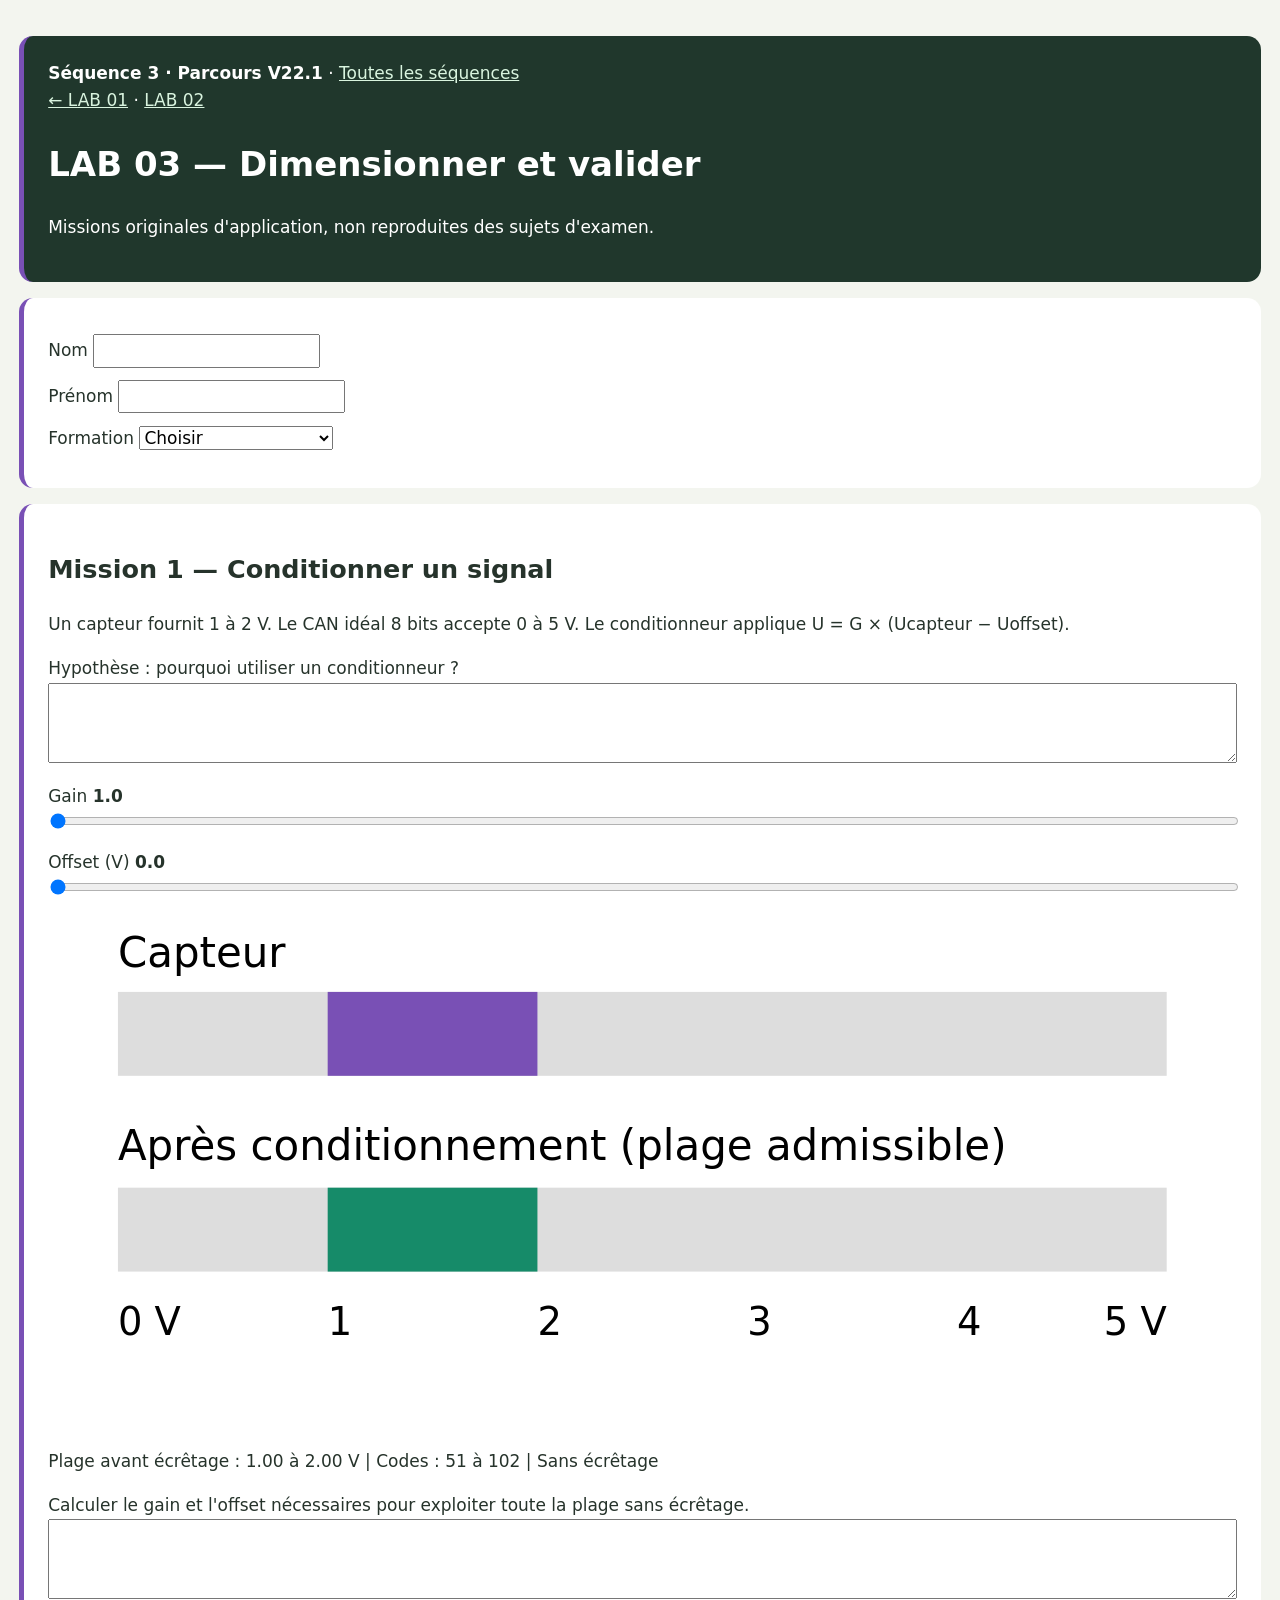
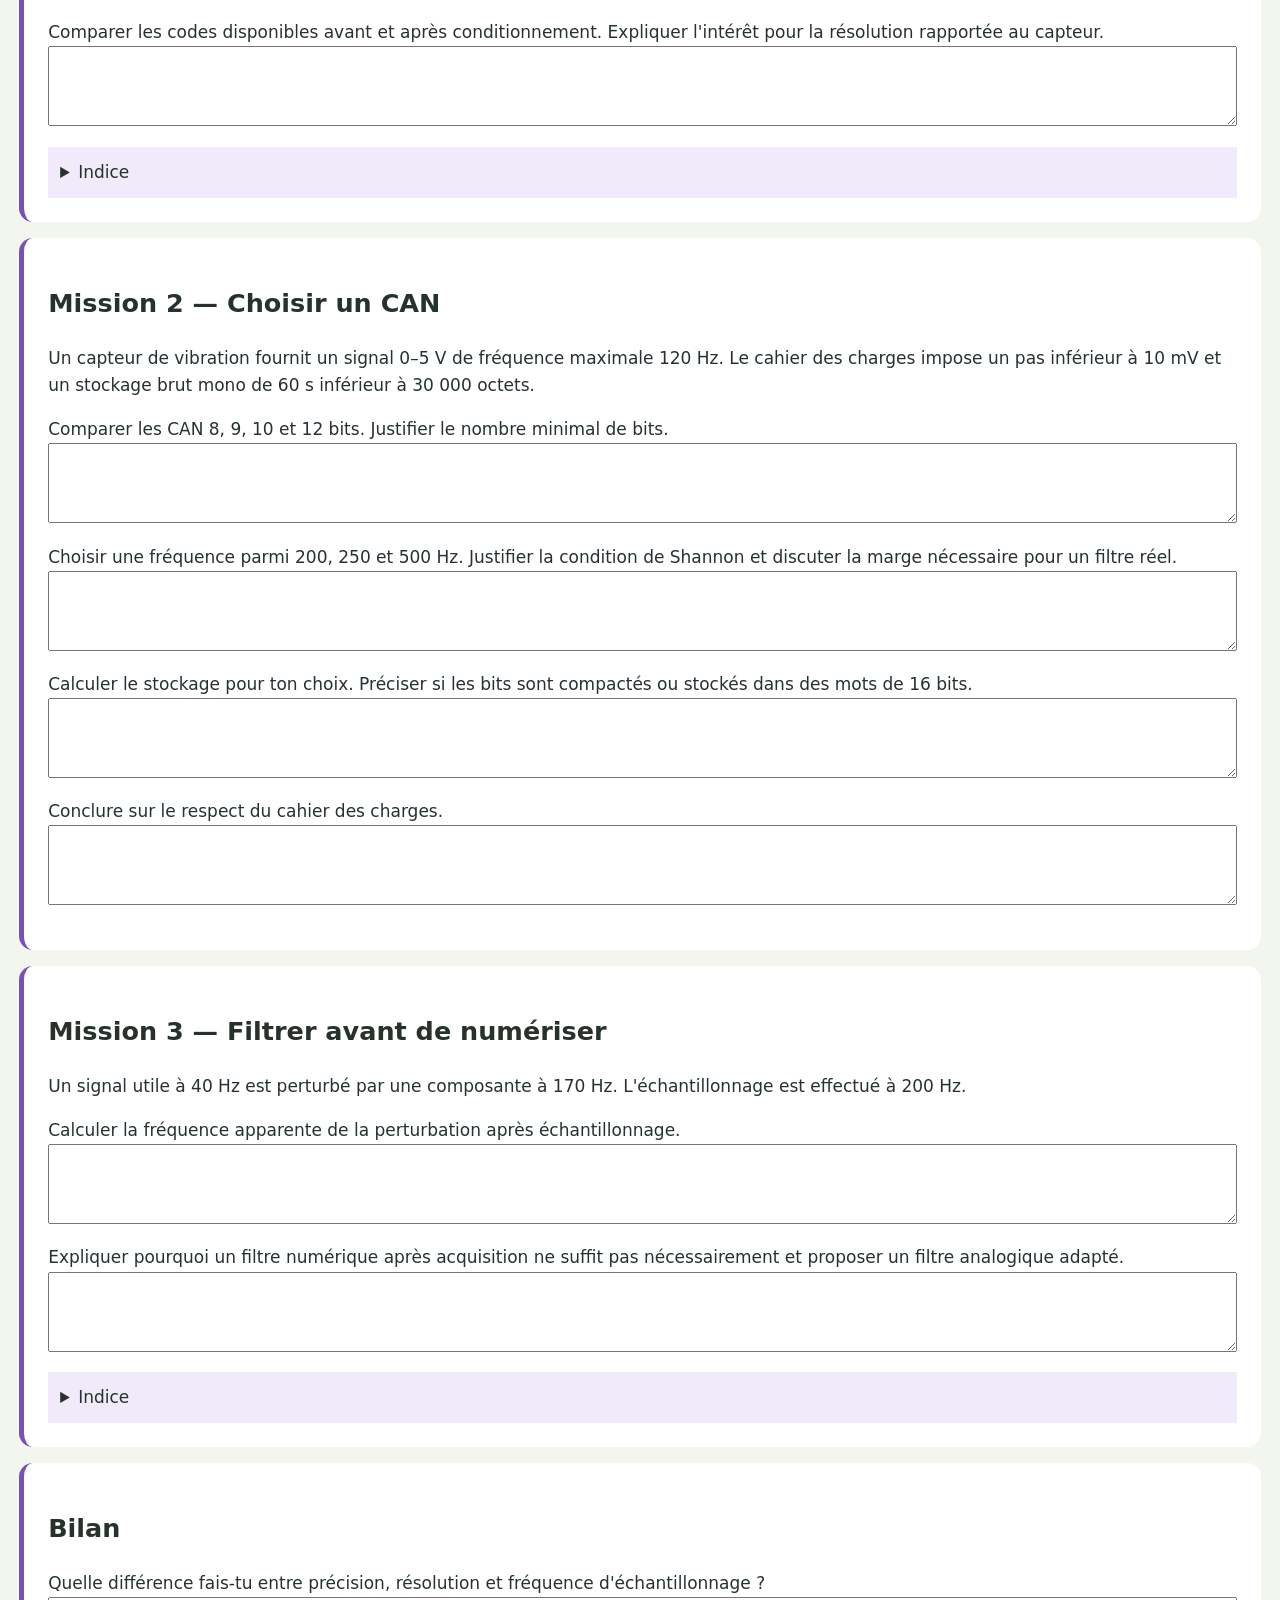
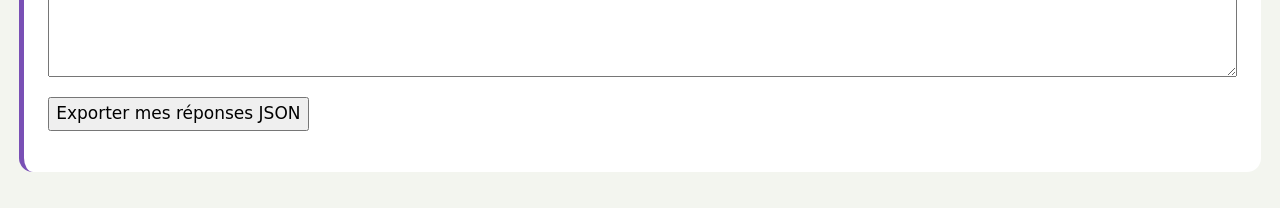
==== commit d0cd4e27: "V22.1 — largeur bureau fluide, mobile et visuels inchangés : annales.html" ====
--- a/annales.html
+++ b/annales.html
@@ -1 +1,4 @@
-<!doctype html><html lang="fr"><meta charset="utf-8"><meta name="viewport" content="width=device-width"><title>CAN LAB 03</title><style>*{box-sizing:border-box}body{max-width:1000px;margin:auto;padding:20px;background:#f3f5ef;color:#26332b;font:17px/1.6 system-ui}section,header{background:white;padding:24px;border-radius:14px;margin:16px 0;border-left:5px solid #7950b5}header{background:#20372c;color:white}header a{color:#d9f4df}label{display:block;margin:12px 0}textarea{width:100%;min-height:80px;font:inherit}input[type=range]{width:100%}svg{width:100%}button,input,select{font:inherit}details{background:#f0eafa;padding:12px}output{font-weight:bold}</style><header><nav><strong>Séquence 3 · Parcours V22</strong> · <a href="index.html">Toutes les séquences</a></nav><a href="v22.html">← LAB 01</a> · <a href="tp-arduino.html">LAB 02</a><h1>LAB 03 — Dimensionner et valider</h1><p>Missions originales d'application, non reproduites des sujets d'examen.</p></header><section><label>Nom <input id="nom"></label><label>Prénom <input id="prenom"></label><label>Formation <select id="formation"><option value="">Choisir</option><option>Terminale STI2D SIN</option><option>BTS CIEL B</option></select></label></section><section><h2>Mission 1 — Conditionner un signal</h2><p>Un capteur fournit 1 à 2 V. Le CAN idéal 8 bits accepte 0 à 5 V. Le conditionneur applique U = G × (Ucapteur − Uoffset).</p><label>Hypothèse : pourquoi utiliser un conditionneur ?<textarea id="hyp"></textarea></label><label>Gain <output id="go"></output><input id="gain" type="range" min="1" max="6" step=".1" value="1"></label><label>Offset (V) <output id="oo"></output><input id="offset" type="range" min="0" max="1.5" step=".1" value="0"></label><svg viewBox="0 0 340 145" role="img" aria-label="Comparaison des plages de tension"><text x="20" y="15" font-size="12">Capteur</text><rect x="20" y="22" width="300" height="24" fill="#ddd"/><rect x="80" y="22" width="60" height="24" fill="#7950b5"/><text x="20" y="70" font-size="12">Après conditionnement (plage admissible)</text><rect x="20" y="78" width="300" height="24" fill="#ddd"/><rect id="bar" x="80" y="78" width="60" height="24" fill="#168b69"/><g font-size="11"><text x="20" y="120">0 V</text><text x="80" y="120">1</text><text x="140" y="120">2</text><text x="200" y="120">3</text><text x="260" y="120">4</text><text x="320" y="120" text-anchor="end">5 V</text></g></svg><p id="result" role="status"></p><label>Calculer le gain et l'offset nécessaires pour exploiter toute la plage sans écrêtage.<textarea id="gain_calc"></textarea></label><label>Comparer les codes disponibles avant et après conditionnement. Expliquer l'intérêt pour la résolution rapportée au capteur.<textarea id="codes"></textarea></label><details><summary>Indice</summary>Écrire deux équations pour les tensions minimale et maximale.</details></section><section><h2>Mission 2 — Choisir un CAN</h2><p>Un capteur de vibration fournit un signal 0–5 V de fréquence maximale 120 Hz. Le cahier des charges impose un pas inférieur à 10 mV et un stockage brut mono de 60 s inférieur à 30 000 octets.</p><label>Comparer les CAN 8, 9, 10 et 12 bits. Justifier le nombre minimal de bits.<textarea id="resolution"></textarea></label><label>Choisir une fréquence parmi 200, 250 et 500 Hz. Justifier la condition de Shannon et discuter la marge nécessaire pour un filtre réel.<textarea id="sampling"></textarea></label><label>Calculer le stockage pour ton choix. Préciser si les bits sont compactés ou stockés dans des mots de 16 bits.<textarea id="storage"></textarea></label><label>Conclure sur le respect du cahier des charges.<textarea id="validation"></textarea></label></section><section><h2>Mission 3 — Filtrer avant de numériser</h2><p>Un signal utile à 40 Hz est perturbé par une composante à 170 Hz. L'échantillonnage est effectué à 200 Hz.</p><label>Calculer la fréquence apparente de la perturbation après échantillonnage.<textarea id="alias"></textarea></label><label>Expliquer pourquoi un filtre numérique après acquisition ne suffit pas nécessairement et proposer un filtre analogique adapté.<textarea id="filter"></textarea></label><details><summary>Indice</summary>Comparer 170 Hz à la fréquence d'échantillonnage et à sa moitié.</details></section><section><h2>Bilan</h2><label>Quelle différence fais-tu entre précision, résolution et fréquence d'échantillonnage ?<textarea id="bilan"></textarea></label><button id="export">Exporter mes réponses JSON</button><p id="save" role="status"></p></section><script>const g=id=>document.getElementById(id),fields=()=>[...document.querySelectorAll('input[id],textarea[id],select[id]')],key='can-lab-annales-v1',answers=()=>Object.fromEntries(fields().map(a=>[a.id,a.value]));try{let old=JSON.parse(localStorage.getItem(key)||'{}');fields().forEach(a=>{if(typeof old[a.id]==='string')a.value=old[a.id]})}catch(e){}function draw(){let G=+g('gain').value,O=+g('offset').value,l=G*(1-O),h=G*(2-O),c=v=>Math.max(0,Math.min(5,v)),code=v=>Math.min(255,Math.floor(c(v)*256/5));g('go').textContent=G.toFixed(1);g('oo').textContent=O.toFixed(1);g('bar').setAttribute('x',20+60*c(l));g('bar').setAttribute('width',60*(c(h)-c(l)));g('result').textContent='Plage avant écrêtage : '+l.toFixed(2)+' à '+h.toFixed(2)+' V | Codes : '+code(l)+' à '+code(h)+' | '+(l< -1e-9||h>5+1e-9?'Écrêtage':'Sans écrêtage')};draw();document.addEventListener('input',()=>{draw();try{localStorage.setItem(key,JSON.stringify(answers()));g('save').textContent='Enregistré localement'}catch(e){g('save').textContent='Exporter pour sauvegarder'}});g('export').onclick=()=>{if(!g('nom').value.trim()||!g('prenom').value.trim()||!g('formation').value){g('save').textContent='Compléter ton identité et ta formation';return}let a=document.createElement('a'),u=URL.createObjectURL(new Blob([JSON.stringify({schema_version:1,activity_id:'can-lab-annales',answers:answers()},null,2)],{type:'application/json'}));a.href=u;a.download='CAN_MISSIONS_'+g('nom').value.replace(/[^\p{L}\p{N}-]/gu,'_')+'.json';a.click();setTimeout(()=>URL.revokeObjectURL(u),1000)};</script></html>+<!doctype html><html lang="fr"><meta charset="utf-8"><meta name="viewport" content="width=device-width"><title>CAN LAB 03</title><style>*{box-sizing:border-box}body{max-width:1000px;margin:auto;padding:20px;background:#f3f5ef;color:#26332b;font:17px/1.6 system-ui}section,header{background:white;padding:24px;border-radius:14px;margin:16px 0;border-left:5px solid #7950b5}header{background:#20372c;color:white}header a{color:#d9f4df}label{display:block;margin:12px 0}textarea{width:100%;min-height:80px;font:inherit}input[type=range]{width:100%}svg{width:100%}button,input,select{font:inherit}details{background:#f0eafa;padding:12px}output{font-weight:bold}
+/* V22.1 — largeur fluide sur ordinateur, règles mobiles inchangées. */
+@media screen and (min-width:761px){body{width:100%;max-width:none;margin-inline:0;padding-inline:clamp(12px,1.5vw,24px)}}
+</style><header><nav><strong>Séquence 3 · Parcours V22.1</strong> · <a href="index.html">Toutes les séquences</a></nav><a href="v22.html">← LAB 01</a> · <a href="tp-arduino.html">LAB 02</a><h1>LAB 03 — Dimensionner et valider</h1><p>Missions originales d'application, non reproduites des sujets d'examen.</p></header><section><label>Nom <input id="nom"></label><label>Prénom <input id="prenom"></label><label>Formation <select id="formation"><option value="">Choisir</option><option>Terminale STI2D SIN</option><option>BTS CIEL B</option></select></label></section><section><h2>Mission 1 — Conditionner un signal</h2><p>Un capteur fournit 1 à 2 V. Le CAN idéal 8 bits accepte 0 à 5 V. Le conditionneur applique U = G × (Ucapteur − Uoffset).</p><label>Hypothèse : pourquoi utiliser un conditionneur ?<textarea id="hyp"></textarea></label><label>Gain <output id="go"></output><input id="gain" type="range" min="1" max="6" step=".1" value="1"></label><label>Offset (V) <output id="oo"></output><input id="offset" type="range" min="0" max="1.5" step=".1" value="0"></label><svg viewBox="0 0 340 145" role="img" aria-label="Comparaison des plages de tension"><text x="20" y="15" font-size="12">Capteur</text><rect x="20" y="22" width="300" height="24" fill="#ddd"/><rect x="80" y="22" width="60" height="24" fill="#7950b5"/><text x="20" y="70" font-size="12">Après conditionnement (plage admissible)</text><rect x="20" y="78" width="300" height="24" fill="#ddd"/><rect id="bar" x="80" y="78" width="60" height="24" fill="#168b69"/><g font-size="11"><text x="20" y="120">0 V</text><text x="80" y="120">1</text><text x="140" y="120">2</text><text x="200" y="120">3</text><text x="260" y="120">4</text><text x="320" y="120" text-anchor="end">5 V</text></g></svg><p id="result" role="status"></p><label>Calculer le gain et l'offset nécessaires pour exploiter toute la plage sans écrêtage.<textarea id="gain_calc"></textarea></label><label>Comparer les codes disponibles avant et après conditionnement. Expliquer l'intérêt pour la résolution rapportée au capteur.<textarea id="codes"></textarea></label><details><summary>Indice</summary>Écrire deux équations pour les tensions minimale et maximale.</details></section><section><h2>Mission 2 — Choisir un CAN</h2><p>Un capteur de vibration fournit un signal 0–5 V de fréquence maximale 120 Hz. Le cahier des charges impose un pas inférieur à 10 mV et un stockage brut mono de 60 s inférieur à 30 000 octets.</p><label>Comparer les CAN 8, 9, 10 et 12 bits. Justifier le nombre minimal de bits.<textarea id="resolution"></textarea></label><label>Choisir une fréquence parmi 200, 250 et 500 Hz. Justifier la condition de Shannon et discuter la marge nécessaire pour un filtre réel.<textarea id="sampling"></textarea></label><label>Calculer le stockage pour ton choix. Préciser si les bits sont compactés ou stockés dans des mots de 16 bits.<textarea id="storage"></textarea></label><label>Conclure sur le respect du cahier des charges.<textarea id="validation"></textarea></label></section><section><h2>Mission 3 — Filtrer avant de numériser</h2><p>Un signal utile à 40 Hz est perturbé par une composante à 170 Hz. L'échantillonnage est effectué à 200 Hz.</p><label>Calculer la fréquence apparente de la perturbation après échantillonnage.<textarea id="alias"></textarea></label><label>Expliquer pourquoi un filtre numérique après acquisition ne suffit pas nécessairement et proposer un filtre analogique adapté.<textarea id="filter"></textarea></label><details><summary>Indice</summary>Comparer 170 Hz à la fréquence d'échantillonnage et à sa moitié.</details></section><section><h2>Bilan</h2><label>Quelle différence fais-tu entre précision, résolution et fréquence d'échantillonnage ?<textarea id="bilan"></textarea></label><button id="export">Exporter mes réponses JSON</button><p id="save" role="status"></p></section><script>const g=id=>document.getElementById(id),fields=()=>[...document.querySelectorAll('input[id],textarea[id],select[id]')],key='can-lab-annales-v1',answers=()=>Object.fromEntries(fields().map(a=>[a.id,a.value]));try{let old=JSON.parse(localStorage.getItem(key)||'{}');fields().forEach(a=>{if(typeof old[a.id]==='string')a.value=old[a.id]})}catch(e){}function draw(){let G=+g('gain').value,O=+g('offset').value,l=G*(1-O),h=G*(2-O),c=v=>Math.max(0,Math.min(5,v)),code=v=>Math.min(255,Math.floor(c(v)*256/5));g('go').textContent=G.toFixed(1);g('oo').textContent=O.toFixed(1);g('bar').setAttribute('x',20+60*c(l));g('bar').setAttribute('width',60*(c(h)-c(l)));g('result').textContent='Plage avant écrêtage : '+l.toFixed(2)+' à '+h.toFixed(2)+' V | Codes : '+code(l)+' à '+code(h)+' | '+(l< -1e-9||h>5+1e-9?'Écrêtage':'Sans écrêtage')};draw();document.addEventListener('input',()=>{draw();try{localStorage.setItem(key,JSON.stringify(answers()));g('save').textContent='Enregistré localement'}catch(e){g('save').textContent='Exporter pour sauvegarder'}});g('export').onclick=()=>{if(!g('nom').value.trim()||!g('prenom').value.trim()||!g('formation').value){g('save').textContent='Compléter ton identité et ta formation';return}let a=document.createElement('a'),u=URL.createObjectURL(new Blob([JSON.stringify({schema_version:1,activity_id:'can-lab-annales',answers:answers()},null,2)],{type:'application/json'}));a.href=u;a.download='CAN_MISSIONS_'+g('nom').value.replace(/[^\p{L}\p{N}-]/gu,'_')+'.json';a.click();setTimeout(()=>URL.revokeObjectURL(u),1000)};</script></html>
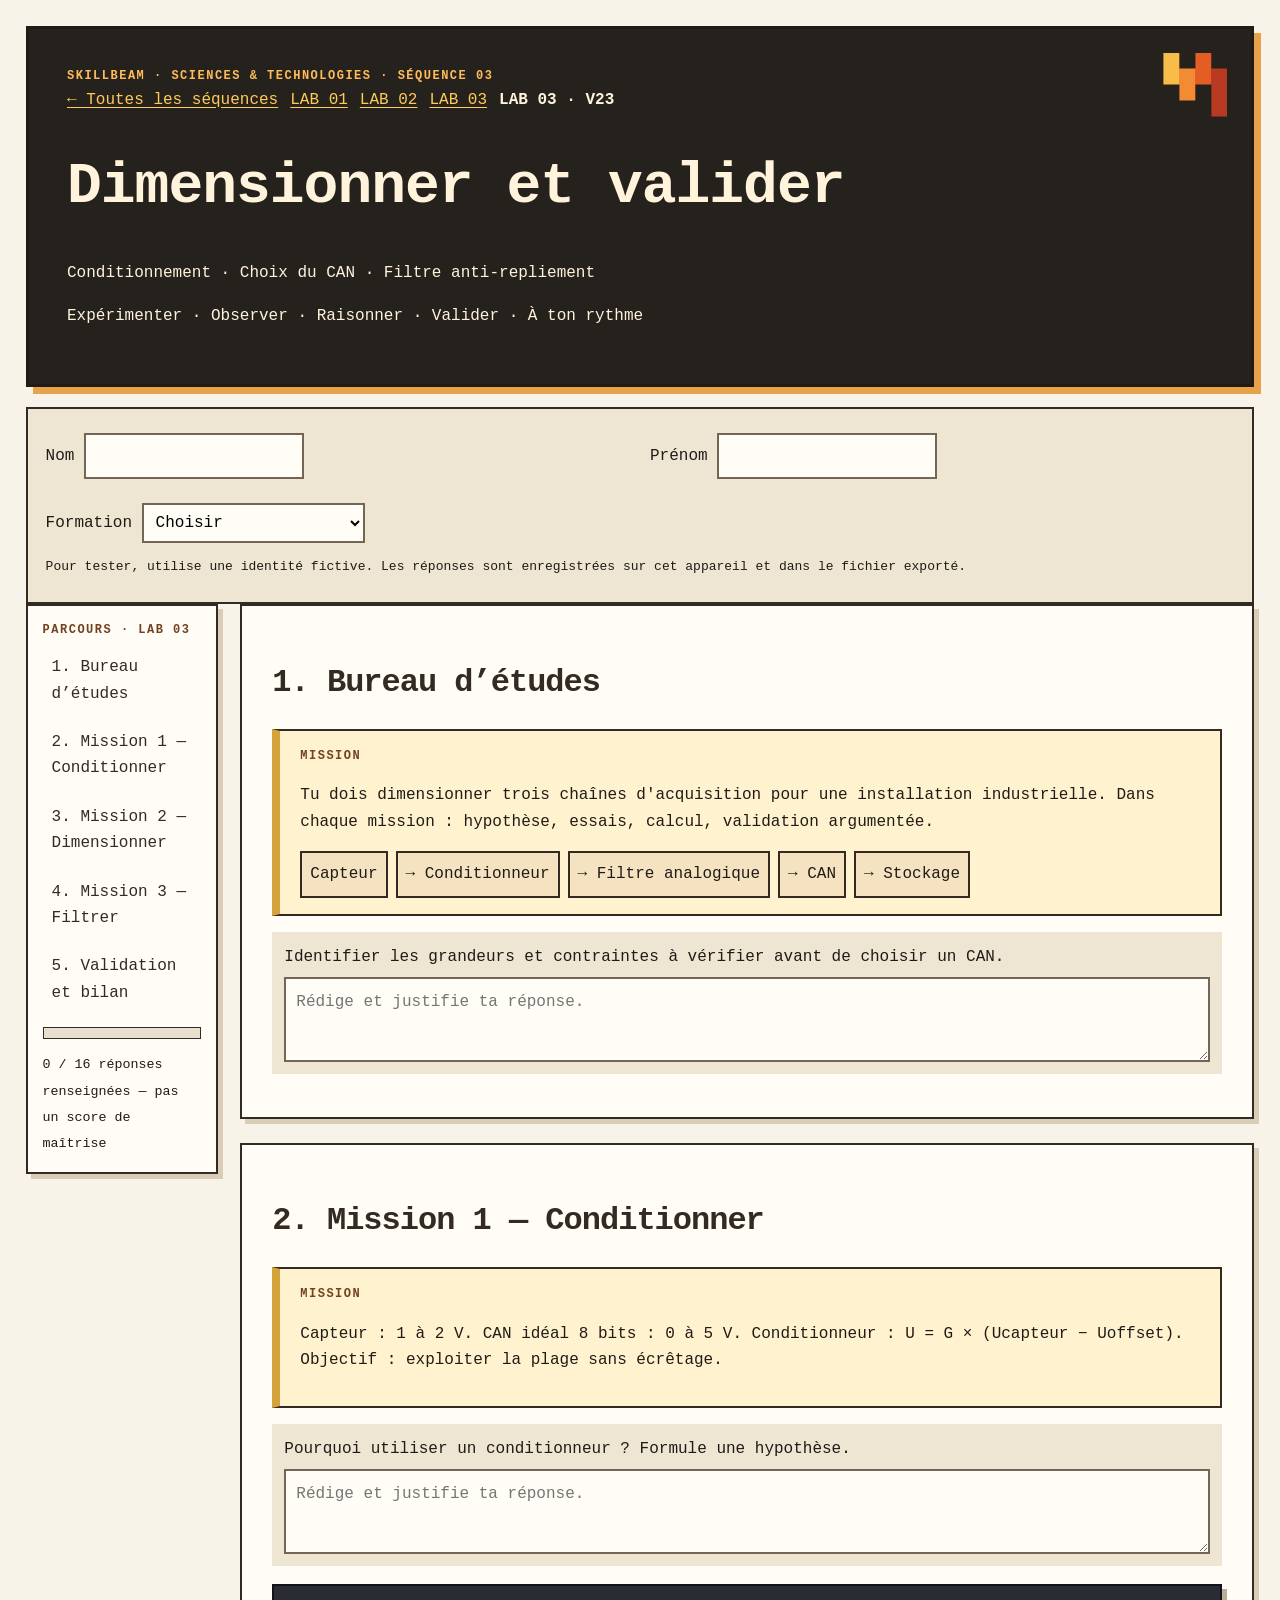
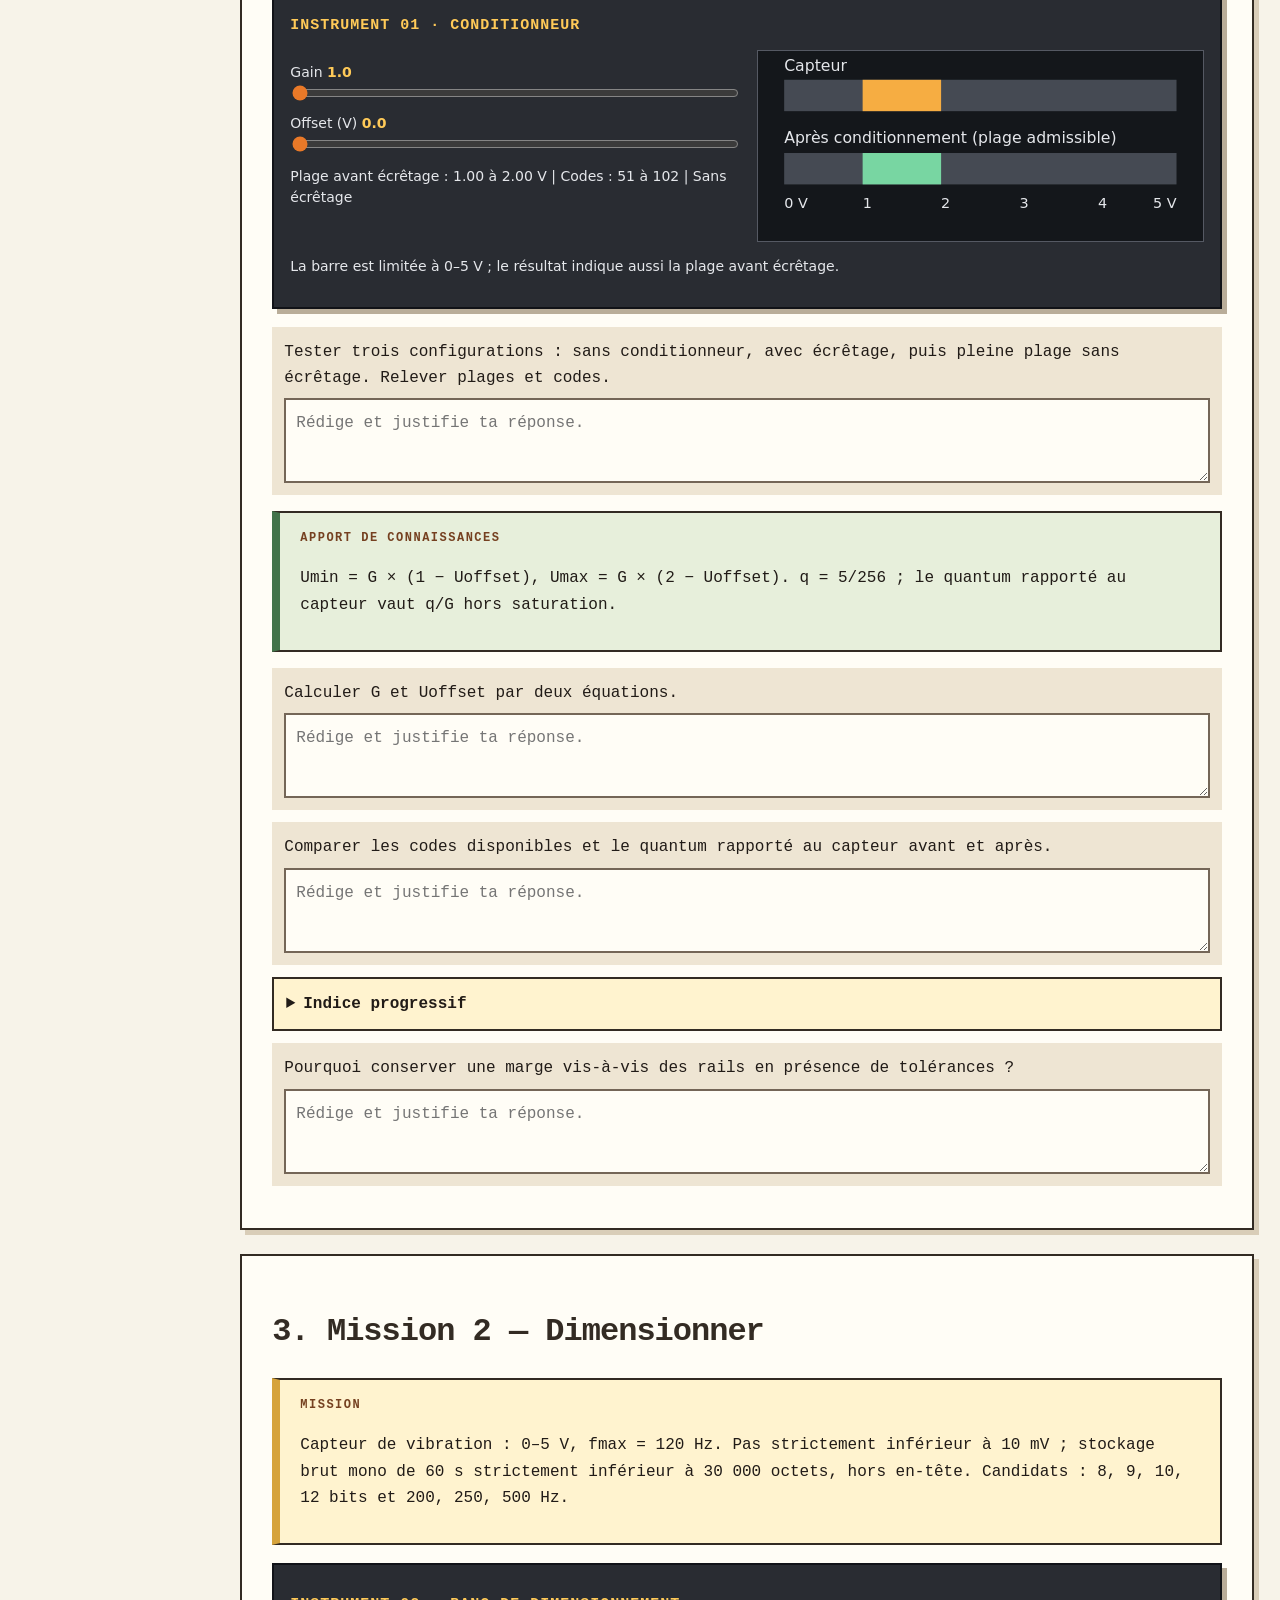
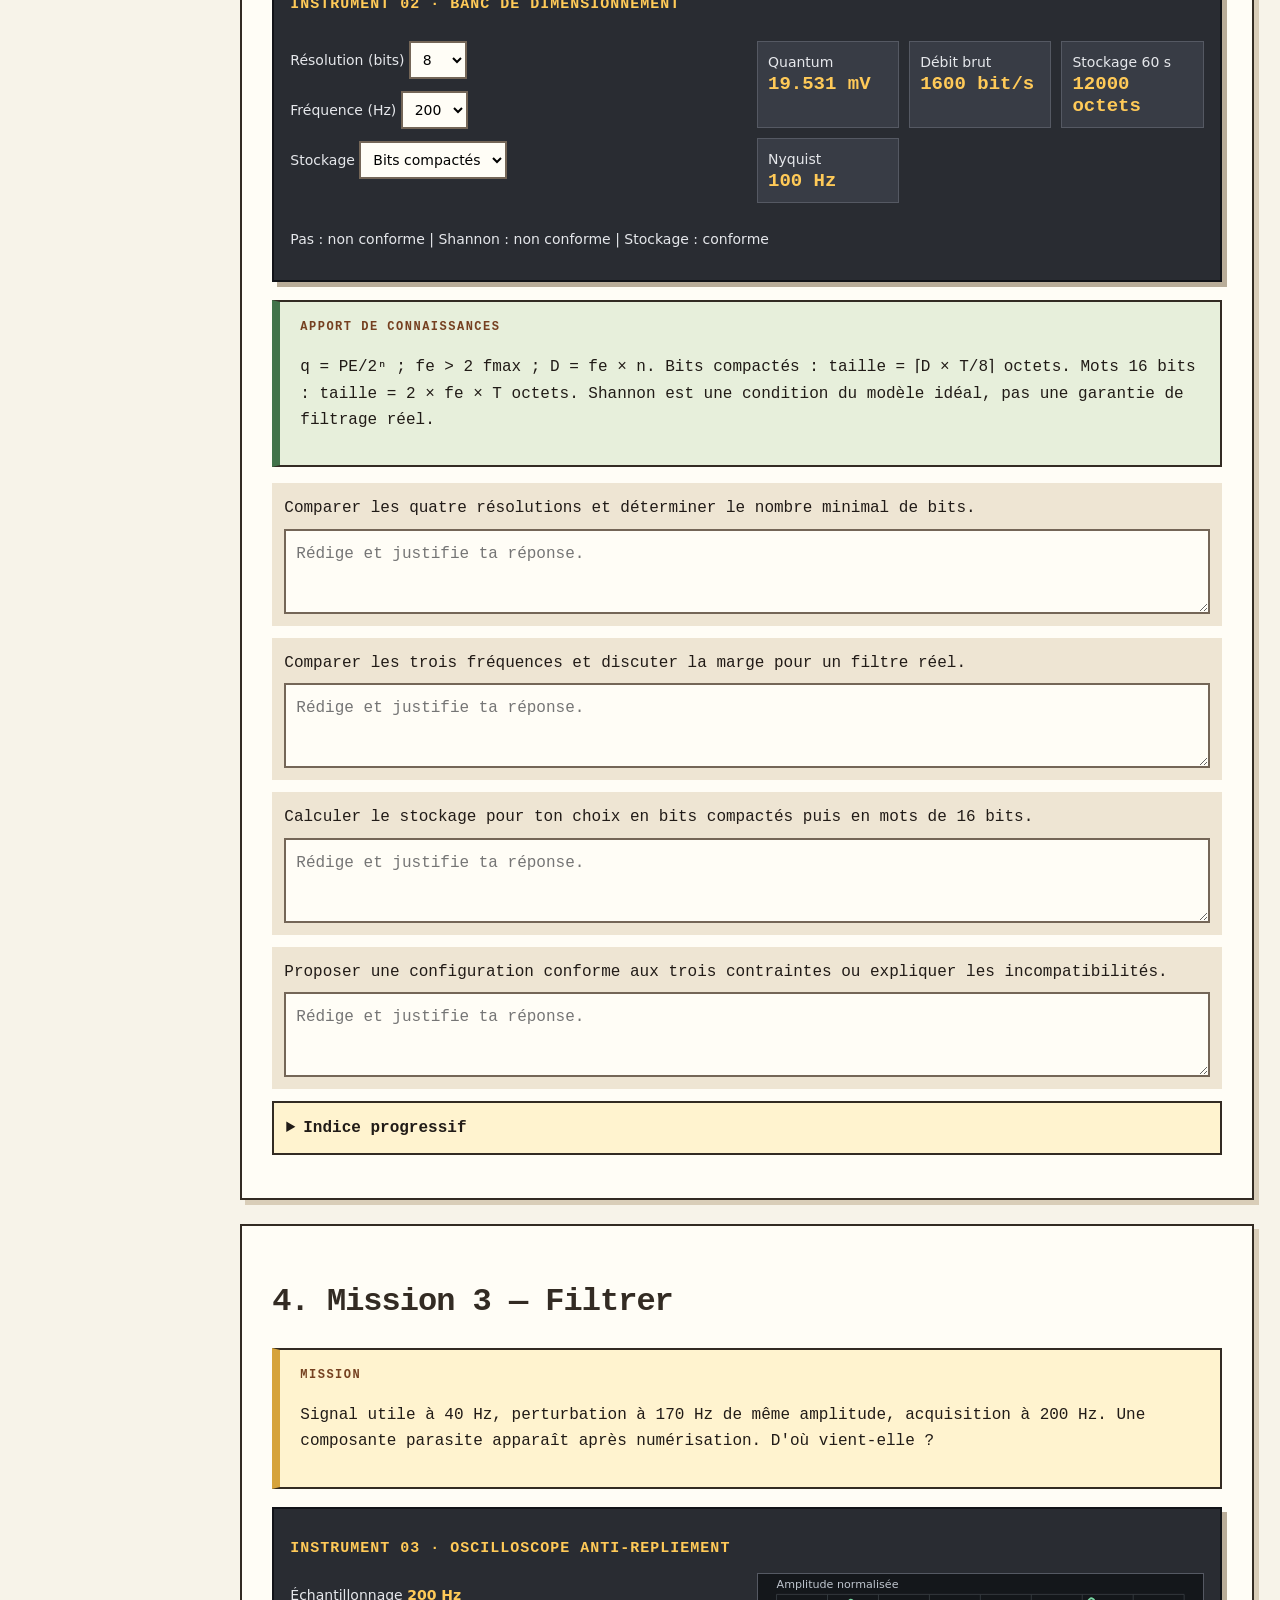
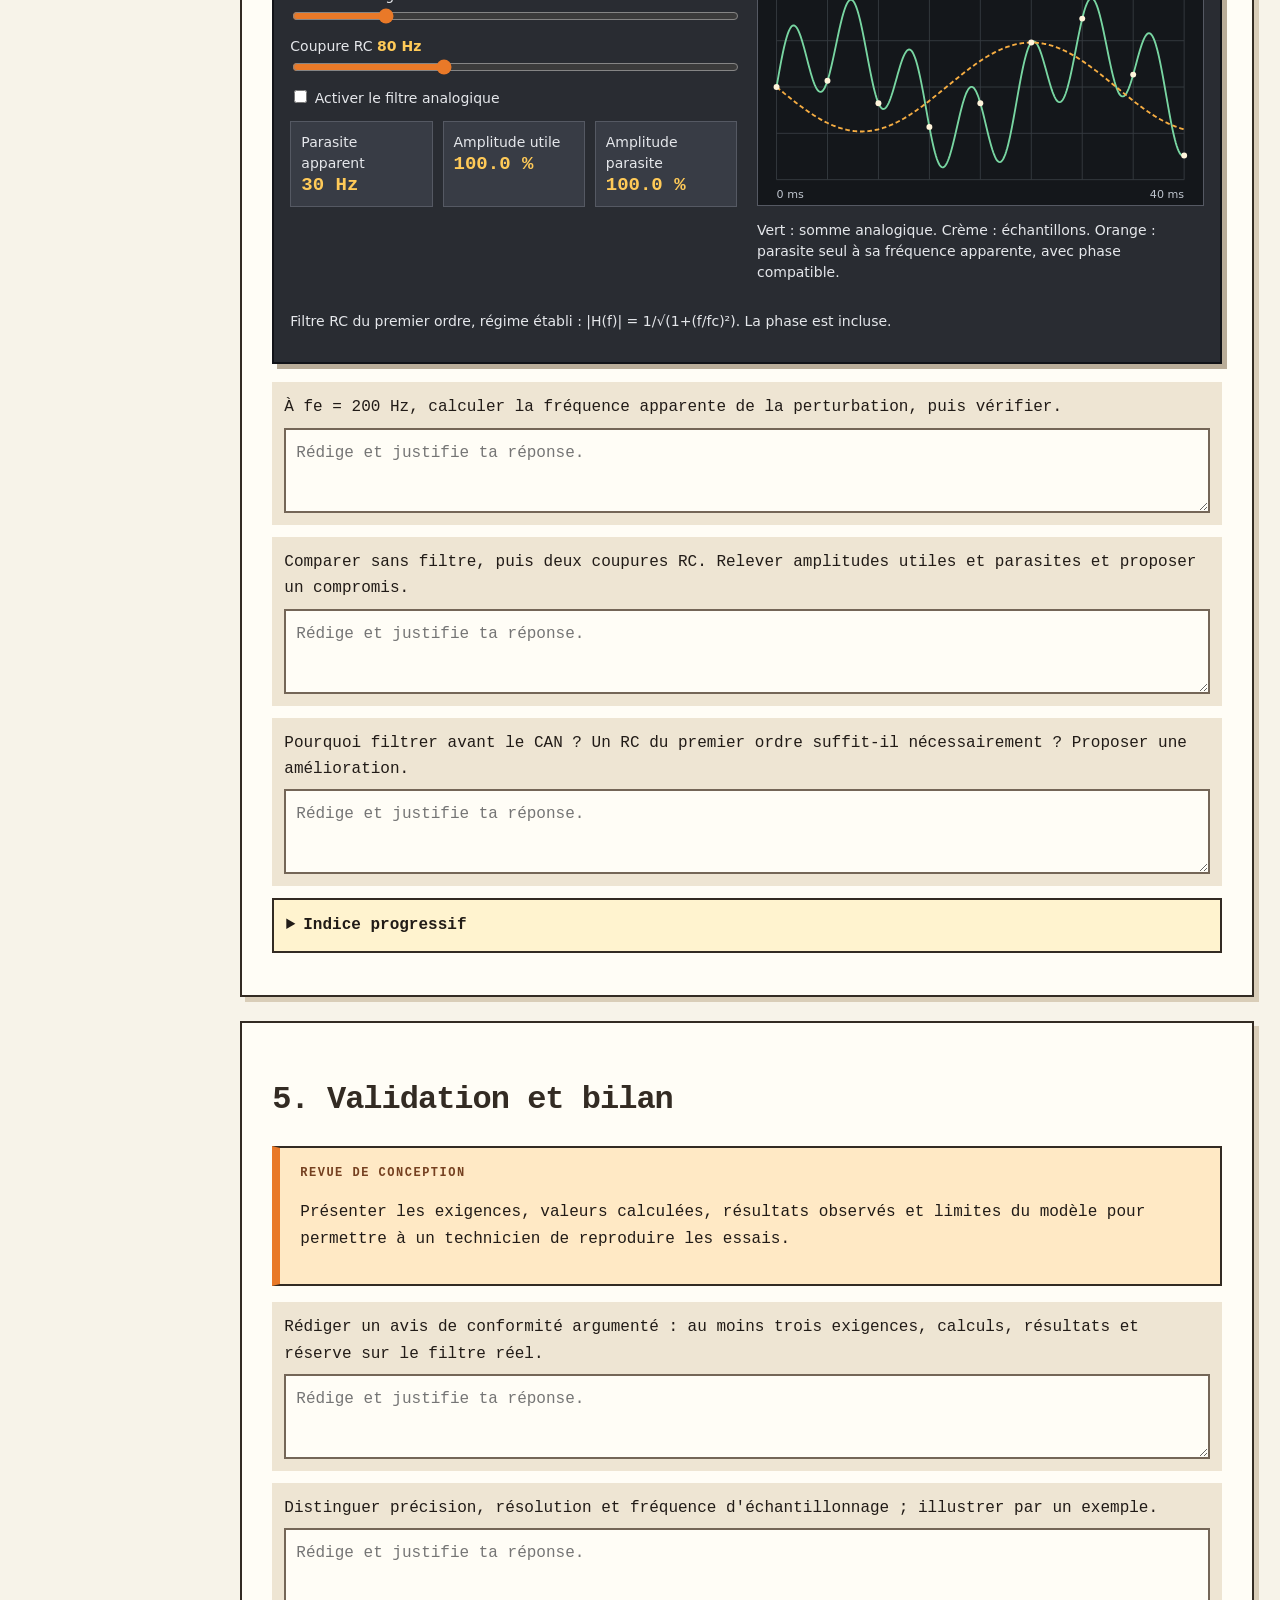
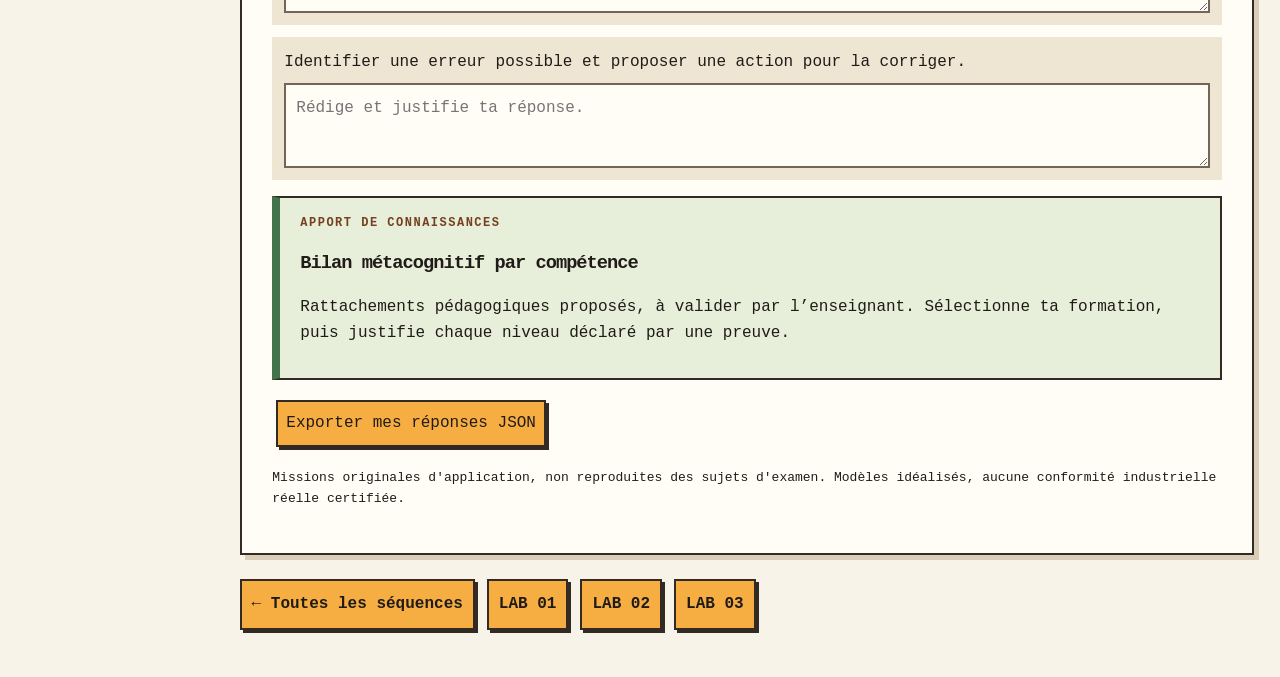
==== commit 9432ed4f: "V23 : enrichir les activités et reprendre la DA du LAB 01 — annales.html" ====
--- a/annales.html
+++ b/annales.html
@@ -1,4 +1,9 @@
-<!doctype html><html lang="fr"><meta charset="utf-8"><meta name="viewport" content="width=device-width"><title>CAN LAB 03</title><style>*{box-sizing:border-box}body{max-width:1000px;margin:auto;padding:20px;background:#f3f5ef;color:#26332b;font:17px/1.6 system-ui}section,header{background:white;padding:24px;border-radius:14px;margin:16px 0;border-left:5px solid #7950b5}header{background:#20372c;color:white}header a{color:#d9f4df}label{display:block;margin:12px 0}textarea{width:100%;min-height:80px;font:inherit}input[type=range]{width:100%}svg{width:100%}button,input,select{font:inherit}details{background:#f0eafa;padding:12px}output{font-weight:bold}
-/* V22.1 — largeur fluide sur ordinateur, règles mobiles inchangées. */
-@media screen and (min-width:761px){body{width:100%;max-width:none;margin-inline:0;padding-inline:clamp(12px,1.5vw,24px)}}
-</style><header><nav><strong>Séquence 3 · Parcours V22.1</strong> · <a href="index.html">Toutes les séquences</a></nav><a href="v22.html">← LAB 01</a> · <a href="tp-arduino.html">LAB 02</a><h1>LAB 03 — Dimensionner et valider</h1><p>Missions originales d'application, non reproduites des sujets d'examen.</p></header><section><label>Nom <input id="nom"></label><label>Prénom <input id="prenom"></label><label>Formation <select id="formation"><option value="">Choisir</option><option>Terminale STI2D SIN</option><option>BTS CIEL B</option></select></label></section><section><h2>Mission 1 — Conditionner un signal</h2><p>Un capteur fournit 1 à 2 V. Le CAN idéal 8 bits accepte 0 à 5 V. Le conditionneur applique U = G × (Ucapteur − Uoffset).</p><label>Hypothèse : pourquoi utiliser un conditionneur ?<textarea id="hyp"></textarea></label><label>Gain <output id="go"></output><input id="gain" type="range" min="1" max="6" step=".1" value="1"></label><label>Offset (V) <output id="oo"></output><input id="offset" type="range" min="0" max="1.5" step=".1" value="0"></label><svg viewBox="0 0 340 145" role="img" aria-label="Comparaison des plages de tension"><text x="20" y="15" font-size="12">Capteur</text><rect x="20" y="22" width="300" height="24" fill="#ddd"/><rect x="80" y="22" width="60" height="24" fill="#7950b5"/><text x="20" y="70" font-size="12">Après conditionnement (plage admissible)</text><rect x="20" y="78" width="300" height="24" fill="#ddd"/><rect id="bar" x="80" y="78" width="60" height="24" fill="#168b69"/><g font-size="11"><text x="20" y="120">0 V</text><text x="80" y="120">1</text><text x="140" y="120">2</text><text x="200" y="120">3</text><text x="260" y="120">4</text><text x="320" y="120" text-anchor="end">5 V</text></g></svg><p id="result" role="status"></p><label>Calculer le gain et l'offset nécessaires pour exploiter toute la plage sans écrêtage.<textarea id="gain_calc"></textarea></label><label>Comparer les codes disponibles avant et après conditionnement. Expliquer l'intérêt pour la résolution rapportée au capteur.<textarea id="codes"></textarea></label><details><summary>Indice</summary>Écrire deux équations pour les tensions minimale et maximale.</details></section><section><h2>Mission 2 — Choisir un CAN</h2><p>Un capteur de vibration fournit un signal 0–5 V de fréquence maximale 120 Hz. Le cahier des charges impose un pas inférieur à 10 mV et un stockage brut mono de 60 s inférieur à 30 000 octets.</p><label>Comparer les CAN 8, 9, 10 et 12 bits. Justifier le nombre minimal de bits.<textarea id="resolution"></textarea></label><label>Choisir une fréquence parmi 200, 250 et 500 Hz. Justifier la condition de Shannon et discuter la marge nécessaire pour un filtre réel.<textarea id="sampling"></textarea></label><label>Calculer le stockage pour ton choix. Préciser si les bits sont compactés ou stockés dans des mots de 16 bits.<textarea id="storage"></textarea></label><label>Conclure sur le respect du cahier des charges.<textarea id="validation"></textarea></label></section><section><h2>Mission 3 — Filtrer avant de numériser</h2><p>Un signal utile à 40 Hz est perturbé par une composante à 170 Hz. L'échantillonnage est effectué à 200 Hz.</p><label>Calculer la fréquence apparente de la perturbation après échantillonnage.<textarea id="alias"></textarea></label><label>Expliquer pourquoi un filtre numérique après acquisition ne suffit pas nécessairement et proposer un filtre analogique adapté.<textarea id="filter"></textarea></label><details><summary>Indice</summary>Comparer 170 Hz à la fréquence d'échantillonnage et à sa moitié.</details></section><section><h2>Bilan</h2><label>Quelle différence fais-tu entre précision, résolution et fréquence d'échantillonnage ?<textarea id="bilan"></textarea></label><button id="export">Exporter mes réponses JSON</button><p id="save" role="status"></p></section><script>const g=id=>document.getElementById(id),fields=()=>[...document.querySelectorAll('input[id],textarea[id],select[id]')],key='can-lab-annales-v1',answers=()=>Object.fromEntries(fields().map(a=>[a.id,a.value]));try{let old=JSON.parse(localStorage.getItem(key)||'{}');fields().forEach(a=>{if(typeof old[a.id]==='string')a.value=old[a.id]})}catch(e){}function draw(){let G=+g('gain').value,O=+g('offset').value,l=G*(1-O),h=G*(2-O),c=v=>Math.max(0,Math.min(5,v)),code=v=>Math.min(255,Math.floor(c(v)*256/5));g('go').textContent=G.toFixed(1);g('oo').textContent=O.toFixed(1);g('bar').setAttribute('x',20+60*c(l));g('bar').setAttribute('width',60*(c(h)-c(l)));g('result').textContent='Plage avant écrêtage : '+l.toFixed(2)+' à '+h.toFixed(2)+' V | Codes : '+code(l)+' à '+code(h)+' | '+(l< -1e-9||h>5+1e-9?'Écrêtage':'Sans écrêtage')};draw();document.addEventListener('input',()=>{draw();try{localStorage.setItem(key,JSON.stringify(answers()));g('save').textContent='Enregistré localement'}catch(e){g('save').textContent='Exporter pour sauvegarder'}});g('export').onclick=()=>{if(!g('nom').value.trim()||!g('prenom').value.trim()||!g('formation').value){g('save').textContent='Compléter ton identité et ta formation';return}let a=document.createElement('a'),u=URL.createObjectURL(new Blob([JSON.stringify({schema_version:1,activity_id:'can-lab-annales',answers:answers()},null,2)],{type:'application/json'}));a.href=u;a.download='CAN_MISSIONS_'+g('nom').value.replace(/[^\p{L}\p{N}-]/gu,'_')+'.json';a.click();setTimeout(()=>URL.revokeObjectURL(u),1000)};</script></html>+<!doctype html><html lang="fr"><head><meta charset="utf-8"><meta name="viewport" content="width=device-width, initial-scale=1"><title>CAN LAB 03 — Dimensionner et valider</title><style>*{box-sizing:border-box}body{margin:0;width:100%;max-width:none;padding:clamp(12px,2vw,28px);font:16px/1.65 ui-monospace,"Courier New",monospace;background:#f7f3e9;color:#211b17}.hero{padding:clamp(20px,3vw,42px);margin-bottom:20px}.hero nav{display:flex;flex-wrap:wrap;gap:12px;padding-right:70px}.hero a{color:#ffca58}.eyebrow,.tag{font-size:12px;font-weight:bold;letter-spacing:1.5px}.workspace{display:grid;grid-template-columns:clamp(180px,15vw,240px) minmax(0,1fr);gap:22px;align-items:start}.workspace>main{min-width:0}.sidebar{position:sticky;top:12px;padding:15px}.sidebar a{display:block;padding:8px;margin:4px 0;text-decoration:none}.sidebar a:hover{background:#f6ad42}.workspace section{margin:0 0 24px;padding:clamp(16px,2.4vw,34px);scroll-margin-top:12px}.knowledge,.example,.mission,.lesson{padding:16px 20px;margin:16px 0}.split{display:grid;grid-template-columns:repeat(2,minmax(0,1fr));gap:20px;align-items:start}.split>*{min-width:0}h1,h2,h3{line-height:1.2}h2{font-size:clamp(22px,2.5vw,32px)}label{display:block;margin:12px 0}textarea{display:block;width:100%;min-height:85px;padding:10px;margin-top:7px;font:inherit;resize:vertical}input,select,button{max-width:100%;font:inherit;padding:8px}input[type=range]{display:block;width:100%;padding:0}select{background:#fffdf6;border:2px solid #746657}button{margin:4px;cursor:pointer}a{color:#754020;text-underline-offset:3px}a:focus-visible,button:focus-visible,input:focus-visible,textarea:focus-visible,select:focus-visible{outline:3px solid #42734a;outline-offset:3px}pre{overflow:auto;background:#292c32;color:#e7efdb;padding:16px}svg,canvas{display:block;width:100%;height:auto}table{width:100%;border-collapse:collapse}th,td{padding:8px;border:1px solid #746657;text-align:left}th{background:#eee5d3}td input{width:100%;min-width:0}.table-scroll{overflow:auto}.instrument{background:#292c32;color:#e5e7eb;border:2px solid #111318;box-shadow:5px 5px 0 #b9ad99;margin:18px 0;padding:16px;font:14px/1.5 system-ui,sans-serif}.instrument h3{color:#ffca58;letter-spacing:1px;font-size:15px}.instrument svg,.instrument canvas{background:#14171b;border:1px solid #555963}.instrument output{color:#ffca58;font-weight:bold}.metrics{display:grid;grid-template-columns:repeat(auto-fit,minmax(135px,1fr));gap:10px;margin:12px 0}.metrics div{padding:10px;background:#383c45;border:1px solid #555963}.metrics output{display:block;font:700 19px monospace}.chain{display:flex;flex-wrap:wrap;gap:8px}.chain span{background:#f5e2c0;border:2px solid #332b23;padding:8px}.note{font-size:13px}.progress{overflow:hidden;margin:12px 0}.progress i{display:block;height:100%;width:0}.skill{border-left:6px solid #42734a;background:#e7efdb;padding:12px 16px;margin:10px 0}.skill[hidden]{display:none}details{background:#fff3cf;border:2px solid #332b23;padding:12px;margin:12px 0}summary{cursor:pointer;font-weight:bold}.footer-nav{display:flex;gap:12px;flex-wrap:wrap;margin:22px 0}.footer-nav a{background:#f6ad42;border:2px solid #332b23;padding:10px;box-shadow:3px 3px 0 #332b23;color:#211b17;font-weight:bold;text-decoration:none}@media(max-width:760px){body{padding:10px}.workspace{display:block}.sidebar{position:static;margin-bottom:18px}.sidebar a{display:inline-block;font-size:12px;padding:6px}.split{grid-template-columns:1fr}.hero nav{padding-right:30px}.workspace section{padding:15px}.table-scroll table{min-width:550px}.metrics{grid-template-columns:repeat(2,minmax(0,1fr))}.metrics output{font-size:16px}}
+
+:root{--ink:#211b17;--purple:#a34b20;--green:#42734a}body{background:#f7f3e9;color:#211b17;font-family:ui-monospace,"Courier New",monospace;line-height:1.65}h1,h2,h3{font-family:ui-monospace,"Courier New",monospace;letter-spacing:-1px;font-weight:900}h1{font-size:clamp(28px,5vw,58px)}.hero{background:#25221e;color:#fff4db;border:3px solid #211b17;border-radius:0;box-shadow:7px 7px 0 #e6a34b;position:relative}.hero:after{content:"";position:absolute;right:24px;top:24px;width:64px;height:64px;background:linear-gradient(90deg,#f8bc49 25%,#f28b31 25% 50%,#e45d24 50% 75%,#b83b21 75%);clip-path:polygon(0 0,25% 0,25% 25%,50% 25%,50% 0,75% 0,75% 25%,100% 25%,100% 100%,75% 100%,75% 50%,50% 50%,50% 75%,25% 75%,25% 50%,0 50%)}.eyebrow{color:#ffbc59}.hero svg{border:0;background:transparent}.sidebar,.workspace section,.teacher,.adc-demo,.video-panel{border:2px solid #332b23;border-radius:0;box-shadow:5px 5px 0 #d9cdb8;background:#fffdf6}.sidebar a{border-radius:0;border:1px solid transparent;color:#332b23}.sidebar a.active{background:#f6ad42;color:#211b17;border:2px solid #332b23;box-shadow:3px 3px 0 #332b23}.nav{border-radius:0}.progress{border:1px solid #332b23;border-radius:0;background:#e8dfce;height:12px}.progress i{background:repeating-linear-gradient(90deg,#e97928 0 12px,#f8ad43 12px 15px)}button{border:2px solid #332b23;border-radius:0;background:#f6ad42;color:#211b17;box-shadow:3px 3px 0 #332b23;font-family:inherit}button:active{transform:translate(2px,2px);box-shadow:1px 1px 0 #332b23}button:disabled{opacity:.45}.knowledge,.example,.mission,.lesson{border-radius:0;border:2px solid #332b23;border-left-width:8px}.knowledge,.lesson{background:#e7efdb;border-left-color:#42734a}.example{background:#ffe9c5;border-left-color:#e97928}.mission{background:#fff3cf;border-left-color:#d6a33b}.tag{color:#754020}h2{color:#332b23}math{background:#f9e7cc;border:2px solid #332b23;border-radius:0;color:#211b17}textarea,input:not([type=range]){border:2px solid #746657;border-radius:0;background:#fffdf6}input[type=range]{accent-color:#e97928}.workspace svg[id]{border:5px solid #332b23;border-radius:0;background:#172a25}.visuals figure,.visuals svg,.bits span,.adc-metrics div{border-radius:0}.visuals figure{border:2px solid #332b23}.bits span.on{background:#e97928;color:#211b17}.bits span{border:1px solid #332b23}.identity{background:#eee5d3;padding:12px 18px;border:2px solid #332b23}.workspace section>label{border-radius:0;background:#eee5d3}.questions-title{border-top:2px dashed #746657}.pixel-label{display:inline-block;background:#f6ad42;color:#211b17;border:2px solid #332b23;padding:4px 10px;font-size:12px;font-weight:bold;margin-bottom:12px}@media(max-width:600px){.hero:after{width:30px;height:30px;right:10px;top:10px}.hero{padding:22px 14px}.eyebrow{max-width:80%}}
+
+
+.scope{background:#292c32;color:#e5e7eb;border:2px solid #111318;box-shadow:5px 5px 0 #b9ad99;margin:22px 0;font:13px system-ui,sans-serif}.scope-head{display:flex;align-items:center;justify-content:space-between;background:#383c45;padding:12px;border-bottom:1px solid #555963}.scope-head b{letter-spacing:1px;color:#ffca58}.scope-body{display:grid;grid-template-columns:minmax(0,1fr) 155px;gap:8px;padding:10px}.scope-screen{background:#14171b;min-width:0;padding:6px}.scope-screen svg{width:100%;display:block;background:#14171b!important;border:0!important;margin:0!important}.scope-screen svg text{fill:#bfc5ce!important}.scope-panel{background:#333740;padding:10px;display:flex;flex-direction:column;gap:10px}.scope-panel label{display:block;color:#ddd;font-size:11px}.scope-panel input{width:100%;accent-color:#f6c453}.scope-panel output{display:block;font:700 15px monospace;color:#ffcf68}.scope-panel button{background:#454a53;color:white;border:1px solid #777;box-shadow:none;padding:6px;font-size:12px}.scope-panel button.running{background:#b4e9ad;color:#162d17}.scope-foot{display:flex;gap:15px;flex-wrap:wrap;background:#383c45;padding:9px 12px;font:12px monospace}.scope-led{color:#a5ed8b}.scope-legend{display:flex;gap:12px;flex-wrap:wrap;padding:7px;color:#ddd;font-size:11px}.scope-legend span:before{content:"";display:inline-block;width:12px;height:3px;background:var(--ch);vertical-align:middle;margin-right:5px}@media(max-width:650px){.scope-body{grid-template-columns:1fr}.scope-panel{display:grid;grid-template-columns:1fr 1fr}.scope-foot{gap:8px}}
+
+body{width:100%;max-width:none}.hero a{color:#ffca58}.workspace section{border-top:2px solid #332b23}.workspace section>label{padding:12px}.instrument svg[id]{border:1px solid #555963;background:#14171b}.skill[hidden]{display:none}</style></head><body><header class="hero"><div class="eyebrow">SKILLBEAM · SCIENCES & TECHNOLOGIES · SÉQUENCE 03</div><nav aria-label="Navigation"><a href="index.html">← Toutes les séquences</a><a href="v22.html">LAB 01</a><a href="tp-arduino.html">LAB 02</a><a href="annales.html">LAB 03</a><strong>LAB 03 · V23</strong></nav><h1>Dimensionner et valider</h1><p>Conditionnement · Choix du CAN · Filtre anti-repliement</p><p>Expérimenter · Observer · Raisonner · Valider · À ton rythme</p></header><div class="identity"><div class="split"><label>Nom <input id="nom"></label><label>Prénom <input id="prenom"></label></div><label>Formation <select id="formation"><option value="">Choisir</option><option>Terminale STI2D SIN</option><option>BTS CIEL B</option></select></label><p class="note">Pour tester, utilise une identité fictive. Les réponses sont enregistrées sur cet appareil et dans le fichier exporté.</p></div><div class="workspace"><aside class="sidebar"><div class="tag">PARCOURS · LAB 03</div><nav aria-label="Étapes"><a href="#etape-1">1. Bureau d’études</a><a href="#etape-2">2. Mission 1 — Conditionner</a><a href="#etape-3">3. Mission 2 — Dimensionner</a><a href="#etape-4">4. Mission 3 — Filtrer</a><a href="#etape-5">5. Validation et bilan</a></nav><div class="progress" aria-hidden="true"><i id="progress-lab"></i></div><small id="progress-text"></small></aside><main><section id="etape-1"><h2>1. Bureau d’études</h2><div class="mission"><div class="tag">MISSION</div><p>Tu dois dimensionner trois chaînes d'acquisition pour une installation industrielle. Dans chaque mission : hypothèse, essais, calcul, validation argumentée.</p><div class='chain'><span>Capteur</span><span>→ Conditionneur</span><span>→ Filtre analogique</span><span>→ CAN</span><span>→ Stockage</span></div></div><label for="dim_specs">Identifier les grandeurs et contraintes à vérifier avant de choisir un CAN.<textarea id="dim_specs" placeholder="Rédige et justifie ta réponse."></textarea></label></section><section id="etape-2"><h2>2. Mission 1 — Conditionner</h2><div class="mission"><div class="tag">MISSION</div><p>Capteur : 1 à 2 V. CAN idéal 8 bits : 0 à 5 V. Conditionneur : U = G × (Ucapteur − Uoffset). Objectif : exploiter la plage sans écrêtage.</p></div><label for="hyp">Pourquoi utiliser un conditionneur ? Formule une hypothèse.<textarea id="hyp" placeholder="Rédige et justifie ta réponse."></textarea></label><div class="instrument"><h3>INSTRUMENT 01 · CONDITIONNEUR</h3><div class="split"><div><label>Gain <output id="go"></output><input id="gain" type="range" min="1" max="6" step=".1" value="1"></label><label>Offset (V) <output id="oo"></output><input id="offset" type="range" min="0" max="1.5" step=".1" value="0"></label><p id="result" role="status"></p></div><svg fill="#e5e7eb" viewBox="0 0 340 145" role="img" aria-label="Comparaison des plages de tension"><text x="20" y="15" font-size="12">Capteur</text><rect x="20" y="22" width="300" height="24" fill="#454a53"/><rect x="80" y="22" width="60" height="24" fill="#f6ad42"/><text x="20" y="70" font-size="12">Après conditionnement (plage admissible)</text><rect x="20" y="78" width="300" height="24" fill="#454a53"/><rect id="bar" x="80" y="78" width="60" height="24" fill="#78d6a2"/><g font-size="11"><text x="20" y="120">0 V</text><text x="80" y="120">1</text><text x="140" y="120">2</text><text x="200" y="120">3</text><text x="260" y="120">4</text><text x="320" y="120" text-anchor="end">5 V</text></g></svg></div><p>La barre est limitée à 0–5 V ; le résultat indique aussi la plage avant écrêtage.</p></div><label for="dim_cond_trials">Tester trois configurations : sans conditionneur, avec écrêtage, puis pleine plage sans écrêtage. Relever plages et codes.<textarea id="dim_cond_trials" placeholder="Rédige et justifie ta réponse."></textarea></label><div class="knowledge"><div class="tag">APPORT DE CONNAISSANCES</div><p>Umin = G × (1 − Uoffset), Umax = G × (2 − Uoffset). q = 5/256 ; le quantum rapporté au capteur vaut q/G hors saturation.</p></div><label for="gain_calc">Calculer G et Uoffset par deux équations.<textarea id="gain_calc" placeholder="Rédige et justifie ta réponse."></textarea></label><label for="codes">Comparer les codes disponibles et le quantum rapporté au capteur avant et après.<textarea id="codes" placeholder="Rédige et justifie ta réponse."></textarea></label><details><summary>Indice progressif</summary>Soustraire les deux équations pour éliminer l'offset.</details><label for="dim_margin">Pourquoi conserver une marge vis-à-vis des rails en présence de tolérances ?<textarea id="dim_margin" placeholder="Rédige et justifie ta réponse."></textarea></label></section><section id="etape-3"><h2>3. Mission 2 — Dimensionner</h2><div class="mission"><div class="tag">MISSION</div><p>Capteur de vibration : 0–5 V, fmax = 120 Hz. Pas strictement inférieur à 10 mV ; stockage brut mono de 60 s strictement inférieur à 30 000 octets, hors en-tête. Candidats : 8, 9, 10, 12 bits et 200, 250, 500 Hz.</p></div><div class="instrument"><h3>INSTRUMENT 02 · BANC DE DIMENSIONNEMENT</h3><div class="split"><div><label>Résolution (bits) <select id="dim-bits"><option>8</option><option>9</option><option>10</option><option>12</option></select></label><label>Fréquence (Hz) <select id="dim-fe"><option>200</option><option>250</option><option>500</option></select></label><label>Stockage <select id="dim-pack"><option value="packed">Bits compactés</option><option value="word">Mots de 16 bits</option></select></label></div><div class="metrics"><div>Quantum<output id="dim-q"></output></div><div>Débit brut<output id="dim-d"></output></div><div>Stockage 60 s<output id="dim-s"></output></div><div>Nyquist<output id="dim-n"></output></div></div></div><p id="dim-result" role="status"></p></div><div class="knowledge"><div class="tag">APPORT DE CONNAISSANCES</div><p>q = PE/2ⁿ ; fe &gt; 2 fmax ; D = fe × n. Bits compactés : taille = ⌈D × T/8⌉ octets. Mots 16 bits : taille = 2 × fe × T octets. Shannon est une condition du modèle idéal, pas une garantie de filtrage réel.</p></div><label for="resolution">Comparer les quatre résolutions et déterminer le nombre minimal de bits.<textarea id="resolution" placeholder="Rédige et justifie ta réponse."></textarea></label><label for="sampling">Comparer les trois fréquences et discuter la marge pour un filtre réel.<textarea id="sampling" placeholder="Rédige et justifie ta réponse."></textarea></label><label for="storage">Calculer le stockage pour ton choix en bits compactés puis en mots de 16 bits.<textarea id="storage" placeholder="Rédige et justifie ta réponse."></textarea></label><label for="validation">Proposer une configuration conforme aux trois contraintes ou expliquer les incompatibilités.<textarea id="validation" placeholder="Rédige et justifie ta réponse."></textarea></label><details><summary>Indice progressif</summary>Une valeur égale à une limite ne satisfait pas une inégalité stricte.</details></section><section id="etape-4"><h2>4. Mission 3 — Filtrer</h2><div class="mission"><div class="tag">MISSION</div><p>Signal utile à 40 Hz, perturbation à 170 Hz de même amplitude, acquisition à 200 Hz. Une composante parasite apparaît après numérisation. D'où vient-elle ?</p></div><div class="instrument"><h3>INSTRUMENT 03 · OSCILLOSCOPE ANTI-REPLIEMENT</h3><div class="split"><div><label>Échantillonnage <output id="alias-feout"></output><input id="alias-fe" type="range" min="100" max="600" step="10" value="200"></label><label>Coupure RC <output id="alias-fcout"></output><input id="alias-fc" type="range" min="20" max="200" step="5" value="80"></label><label><input id="alias-on" type="checkbox"> Activer le filtre analogique</label><div class="metrics"><div>Parasite apparent<output id="alias-f"></output></div><div>Amplitude utile<output id="alias-use"></output></div><div>Amplitude parasite<output id="alias-noise"></output></div></div></div><div><svg id="alias-scope" viewBox="0 0 480 250" role="img" aria-label="Signal total analogique, points échantillonnés et parasite apparent"><g id="alias-grid" stroke="#353b40"></g><g fill="#bfc5ce" font-size="12"><text x="20" y="15">Amplitude normalisée</text><text x="20" y="242">0 ms</text><text x="460" y="242" text-anchor="end">40 ms</text></g><path id="alias-wave" fill="none" stroke="#78d6a2" stroke-width="2"/><path id="alias-ghost" fill="none" stroke="#f6ad42" stroke-width="2" stroke-dasharray="5 3"/><g id="alias-dots" fill="#fff4db"></g></svg><p>Vert : somme analogique. Crème : échantillons. Orange : parasite seul à sa fréquence apparente, avec phase compatible.</p></div></div><p>Filtre RC du premier ordre, régime établi : |H(f)| = 1/√(1+(f/fc)²). La phase est incluse.</p></div><label for="alias">À fe = 200 Hz, calculer la fréquence apparente de la perturbation, puis vérifier.<textarea id="alias" placeholder="Rédige et justifie ta réponse."></textarea></label><label for="dim_filter_trials">Comparer sans filtre, puis deux coupures RC. Relever amplitudes utiles et parasites et proposer un compromis.<textarea id="dim_filter_trials" placeholder="Rédige et justifie ta réponse."></textarea></label><label for="filter">Pourquoi filtrer avant le CAN ? Un RC du premier ordre suffit-il nécessairement ? Proposer une amélioration.<textarea id="filter" placeholder="Rédige et justifie ta réponse."></textarea></label><details><summary>Indice progressif</summary>La fréquence apparente est la distance au multiple de fe le plus proche. Comparer aussi les atténuations à 40 Hz et 170 Hz.</details></section><section id="etape-5"><h2>5. Validation et bilan</h2><div class="example"><div class="tag">REVUE DE CONCEPTION</div><p>Présenter les exigences, valeurs calculées, résultats observés et limites du modèle pour permettre à un technicien de reproduire les essais.</p></div><label for="dim_report">Rédiger un avis de conformité argumenté : au moins trois exigences, calculs, résultats et réserve sur le filtre réel.<textarea id="dim_report" placeholder="Rédige et justifie ta réponse."></textarea></label><label for="bilan">Distinguer précision, résolution et fréquence d'échantillonnage ; illustrer par un exemple.<textarea id="bilan" placeholder="Rédige et justifie ta réponse."></textarea></label><label for="dim_rem">Identifier une erreur possible et proposer une action pour la corriger.<textarea id="dim_rem" placeholder="Rédige et justifie ta réponse."></textarea></label><div class="knowledge"><div class="tag">APPORT DE CONNAISSANCES</div><h3>Bilan métacognitif par compétence</h3><p>Rattachements pédagogiques proposés, à valider par l’enseignant. Sélectionne ta formation, puis justifie chaque niveau déclaré par une preuve.</p><div class="skill" data-profile="Terminale STI2D SIN" hidden><strong>CO3.4 — Identifier et caractériser des solutions techniques</strong><label>Niveau déclaré <select id="dim_level_0"><option value="">Non renseigné</option><option>Non évalué</option><option>Insuffisant</option><option>Fragile</option><option>Satisfaisant</option><option>Très bonne maîtrise</option></select></label><label for="dim_proof_0">Preuve / justification<textarea id="dim_proof_0" placeholder="Rédige et justifie ta réponse."></textarea></label></div><div class="skill" data-profile="Terminale STI2D SIN" hidden><strong>CO6.5 SIN1 — Interpréter les résultats d’une simulation informationnelle</strong><label>Niveau déclaré <select id="dim_level_1"><option value="">Non renseigné</option><option>Non évalué</option><option>Insuffisant</option><option>Fragile</option><option>Satisfaisant</option><option>Très bonne maîtrise</option></select></label><label for="dim_proof_1">Preuve / justification<textarea id="dim_proof_1" placeholder="Rédige et justifie ta réponse."></textarea></label></div><div class="skill" data-profile="Terminale STI2D SIN" hidden><strong>CO2.1 — Décoder le cahier des charges</strong><label>Niveau déclaré <select id="dim_level_2"><option value="">Non renseigné</option><option>Non évalué</option><option>Insuffisant</option><option>Fragile</option><option>Satisfaisant</option><option>Très bonne maîtrise</option></select></label><label for="dim_proof_2">Preuve / justification<textarea id="dim_proof_2" placeholder="Rédige et justifie ta réponse."></textarea></label></div><div class="skill" data-profile="BTS CIEL B" hidden><strong>C04 — Analyser une structure matérielle et logicielle</strong><label>Niveau déclaré <select id="dim_level_3"><option value="">Non renseigné</option><option>Non évalué</option><option>Insuffisant</option><option>Fragile</option><option>Satisfaisant</option><option>Très bonne maîtrise</option></select></label><label for="dim_proof_3">Preuve / justification<textarea id="dim_proof_3" placeholder="Rédige et justifie ta réponse."></textarea></label></div><div class="skill" data-profile="BTS CIEL B" hidden><strong>C05 — Concevoir une structure matérielle et logicielle</strong><label>Niveau déclaré <select id="dim_level_4"><option value="">Non renseigné</option><option>Non évalué</option><option>Insuffisant</option><option>Fragile</option><option>Satisfaisant</option><option>Très bonne maîtrise</option></select></label><label for="dim_proof_4">Preuve / justification<textarea id="dim_proof_4" placeholder="Rédige et justifie ta réponse."></textarea></label></div><div class="skill" data-profile="BTS CIEL B" hidden><strong>C06 — Valider une structure matérielle et logicielle</strong><label>Niveau déclaré <select id="dim_level_5"><option value="">Non renseigné</option><option>Non évalué</option><option>Insuffisant</option><option>Fragile</option><option>Satisfaisant</option><option>Très bonne maîtrise</option></select></label><label for="dim_proof_5">Preuve / justification<textarea id="dim_proof_5" placeholder="Rédige et justifie ta réponse."></textarea></label></div></div><button id="export">Exporter mes réponses JSON</button><p id="save" role="status"></p><p class="note">Missions originales d'application, non reproduites des sujets d'examen. Modèles idéalisés, aucune conformité industrielle réelle certifiée.</p></section><div class="footer-nav"><a href="index.html">← Toutes les séquences</a><a href="v22.html">LAB 01</a><a href="tp-arduino.html">LAB 02</a><a href="annales.html">LAB 03</a></div></main></div><script>const g=id=>document.getElementById(id),fields=()=>[...document.querySelectorAll('input[id],textarea[id],select[id]')],key='can-lab-annales-v1',answers=()=>Object.fromEntries(fields().map(a=>[a.id,a.value]));try{let old=JSON.parse(localStorage.getItem(key)||'{}');fields().forEach(a=>{if(typeof old[a.id]==='string')a.value=old[a.id]})}catch(e){}function draw(){let G=+g('gain').value,O=+g('offset').value,l=G*(1-O),h=G*(2-O),c=v=>Math.max(0,Math.min(5,v)),code=v=>Math.min(255,Math.floor(c(v)*256/5));g('go').textContent=G.toFixed(1);g('oo').textContent=O.toFixed(1);g('bar').setAttribute('x',20+60*c(l));g('bar').setAttribute('width',60*(c(h)-c(l)));g('result').textContent='Plage avant écrêtage : '+l.toFixed(2)+' à '+h.toFixed(2)+' V | Codes : '+code(l)+' à '+code(h)+' | '+(l< -1e-9||h>5+1e-9?'Écrêtage':'Sans écrêtage')};draw();document.addEventListener('input',()=>{draw();try{localStorage.setItem(key,JSON.stringify(answers()));g('save').textContent='Enregistré localement'}catch(e){g('save').textContent='Exporter pour sauvegarder'}});g('export').onclick=()=>{if(!g('nom').value.trim()||!g('prenom').value.trim()||!g('formation').value){g('save').textContent='Compléter ton identité et ta formation';return}let a=document.createElement('a'),u=URL.createObjectURL(new Blob([JSON.stringify({schema_version:1,activity_id:'can-lab-annales',answers:answers()},null,2)],{type:'application/json'}));a.href=u;a.download='CAN_MISSIONS_'+g('nom').value.replace(/[^\p{L}\p{N}-]/gu,'_')+'.json';a.click();setTimeout(()=>URL.revokeObjectURL(u),1000)};</script><script>(()=>{const g=id=>document.getElementById(id);function refresh(){document.querySelectorAll('[data-profile]').forEach(x=>x.hidden=x.dataset.profile!==g('formation').value);const a=[...document.querySelectorAll('textarea')].filter(x=>!x.closest('[hidden]')),n=a.filter(x=>x.value.trim()).length;g('progress-lab').style.width=(a.length?100*n/a.length:0)+'%';g('progress-text').textContent=n+' / '+a.length+' réponses renseignées — pas un score de maîtrise';}document.addEventListener('input',refresh);document.addEventListener('change',refresh);refresh()})();
+(()=>{const g=id=>document.getElementById(id);function dim(){let n=+g('dim-bits').value,fe=+g('dim-fe').value,q=5000/2**n,D=fe*n,S=g('dim-pack').value==='packed'?Math.ceil(D*60/8):2*fe*60,ok=[q<10,fe>240,S<30000];g('dim-q').textContent=q.toFixed(3)+' mV';g('dim-d').textContent=D+' bit/s';g('dim-s').textContent=S+' octets';g('dim-n').textContent=fe/2+' Hz';g('dim-result').textContent=['Pas : ','Shannon : ','Stockage : '].map((v,i)=>v+(ok[i]?'conforme':'non conforme')).join(' | ')}['dim-bits','dim-fe','dim-pack'].forEach(id=>g(id).addEventListener('change',dim));dim();const el=(tag,attrs)=>{let x=document.createElementNS('http://www.w3.org/2000/svg',tag);Object.entries(attrs).forEach(([k,v])=>x.setAttribute(k,v));return x};for(let i=0;i<=8;i++)g('alias-grid').append(el('line',{x1:20+i*55,y1:22,x2:20+i*55,y2:222}));for(let i=0;i<=4;i++)g('alias-grid').append(el('line',{x1:20,y1:22+i*50,x2:460,y2:22+i*50}));function draw(){let fe=+g('alias-fe').value,fc=+g('alias-fc').value,on=g('alias-on').checked,fs=170-Math.round(170/fe)*fe,H=f=>on?1/Math.sqrt(1+(f/fc)**2):1,P=f=>on?-Math.atan(f/fc):0,a=H(40),b=H(170),p=P(40),r=P(170);g('alias-feout').textContent=fe+' Hz';g('alias-fcout').textContent=fc+' Hz';g('alias-f').textContent=Math.abs(fs)+' Hz';g('alias-use').textContent=(100*a).toFixed(1)+' %';g('alias-noise').textContent=(100*b).toFixed(1)+' %';let sig=t=>a*Math.sin(2*Math.PI*40*t+p)+b*Math.sin(2*Math.PI*170*t+r),ghost=t=>b*Math.sin(2*Math.PI*fs*t+r),xy=(t,y)=>[20+440*t/.04,122-48*y],path=f=>Array.from({length:441},(_,i)=>{let t=i*.04/440;return(i?'L':'M')+xy(t,f(t)).map(x=>x.toFixed(2)).join(' ')}).join(' ');g('alias-wave').setAttribute('d',path(sig));g('alias-ghost').setAttribute('d',path(ghost));let dots=g('alias-dots');dots.replaceChildren();for(let i=0;i<=Math.floor(.04*fe+1e-9);i++){let t=i/fe,[cx,cy]=xy(t,sig(t));dots.append(el('circle',{cx,cy,r:3.2}))}}['alias-fe','alias-fc','alias-on'].forEach(id=>g(id).addEventListener('input',draw));draw()})();</script></body></html>
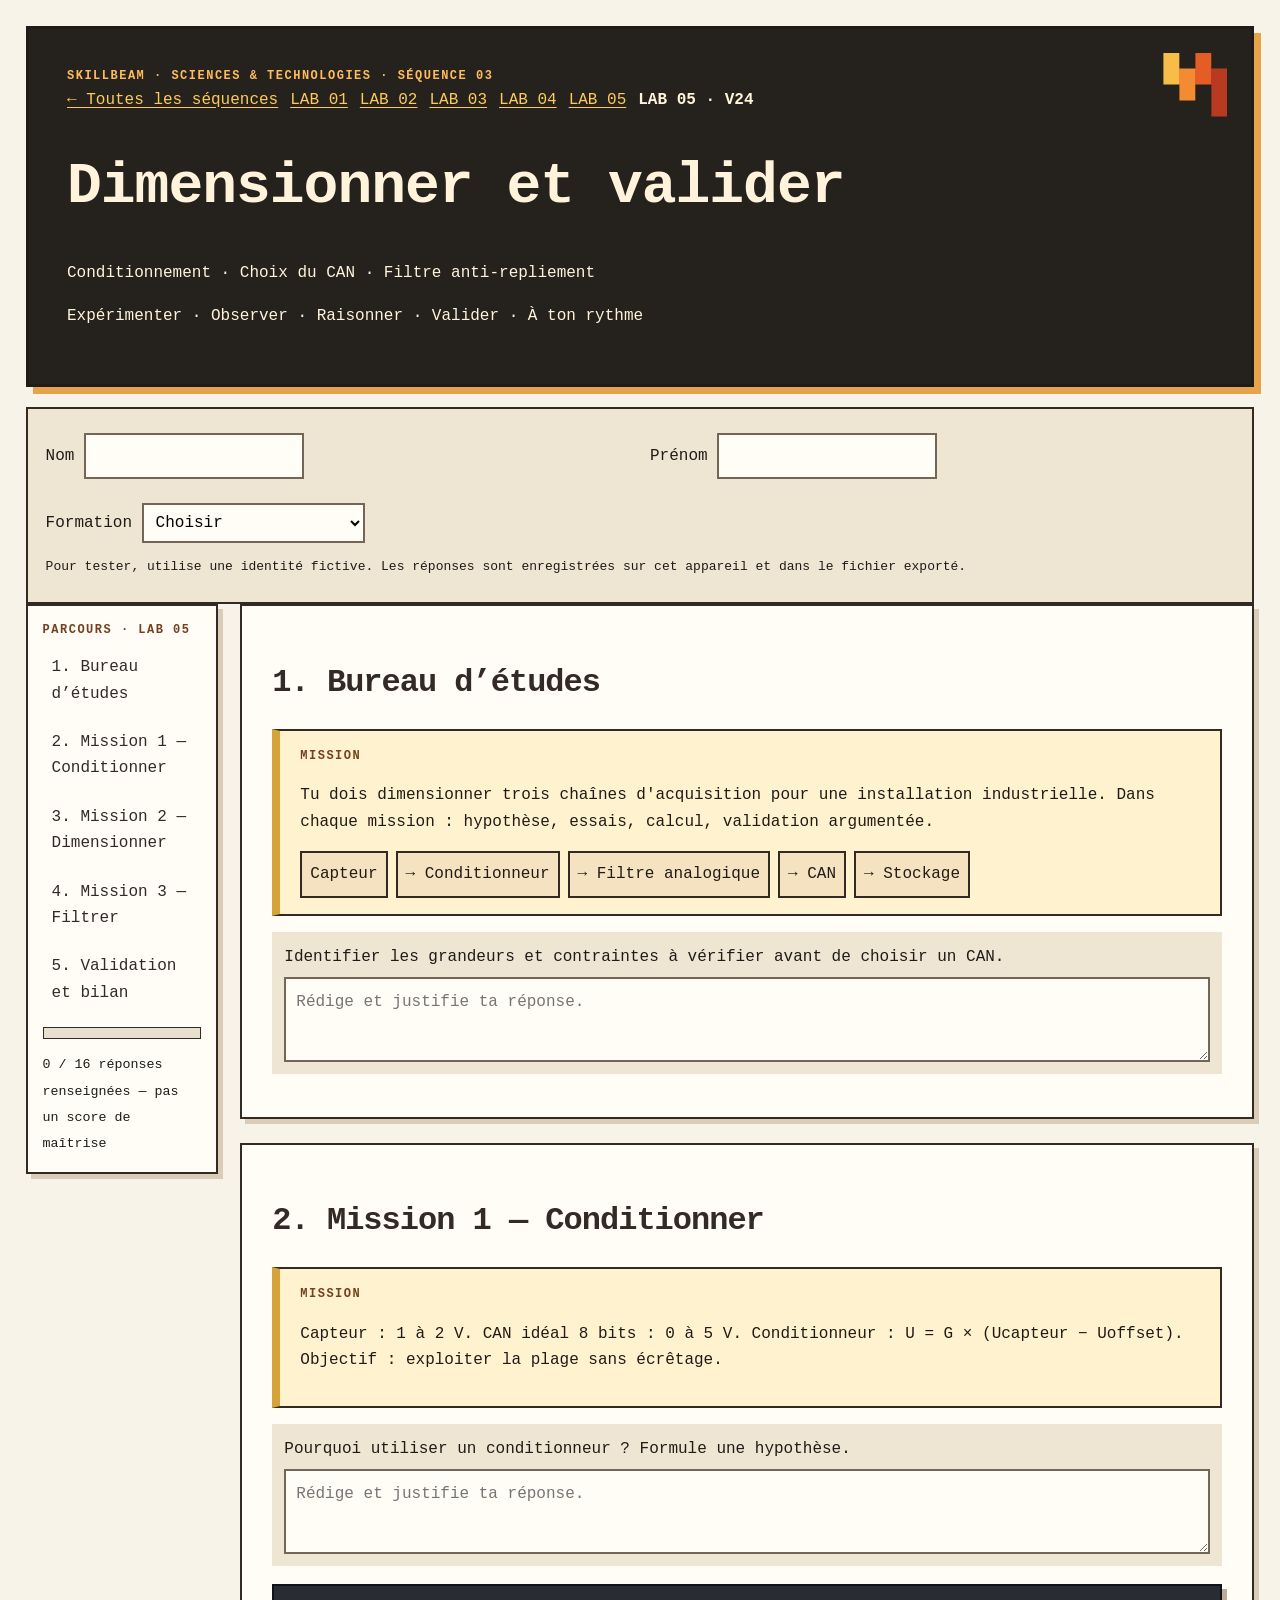
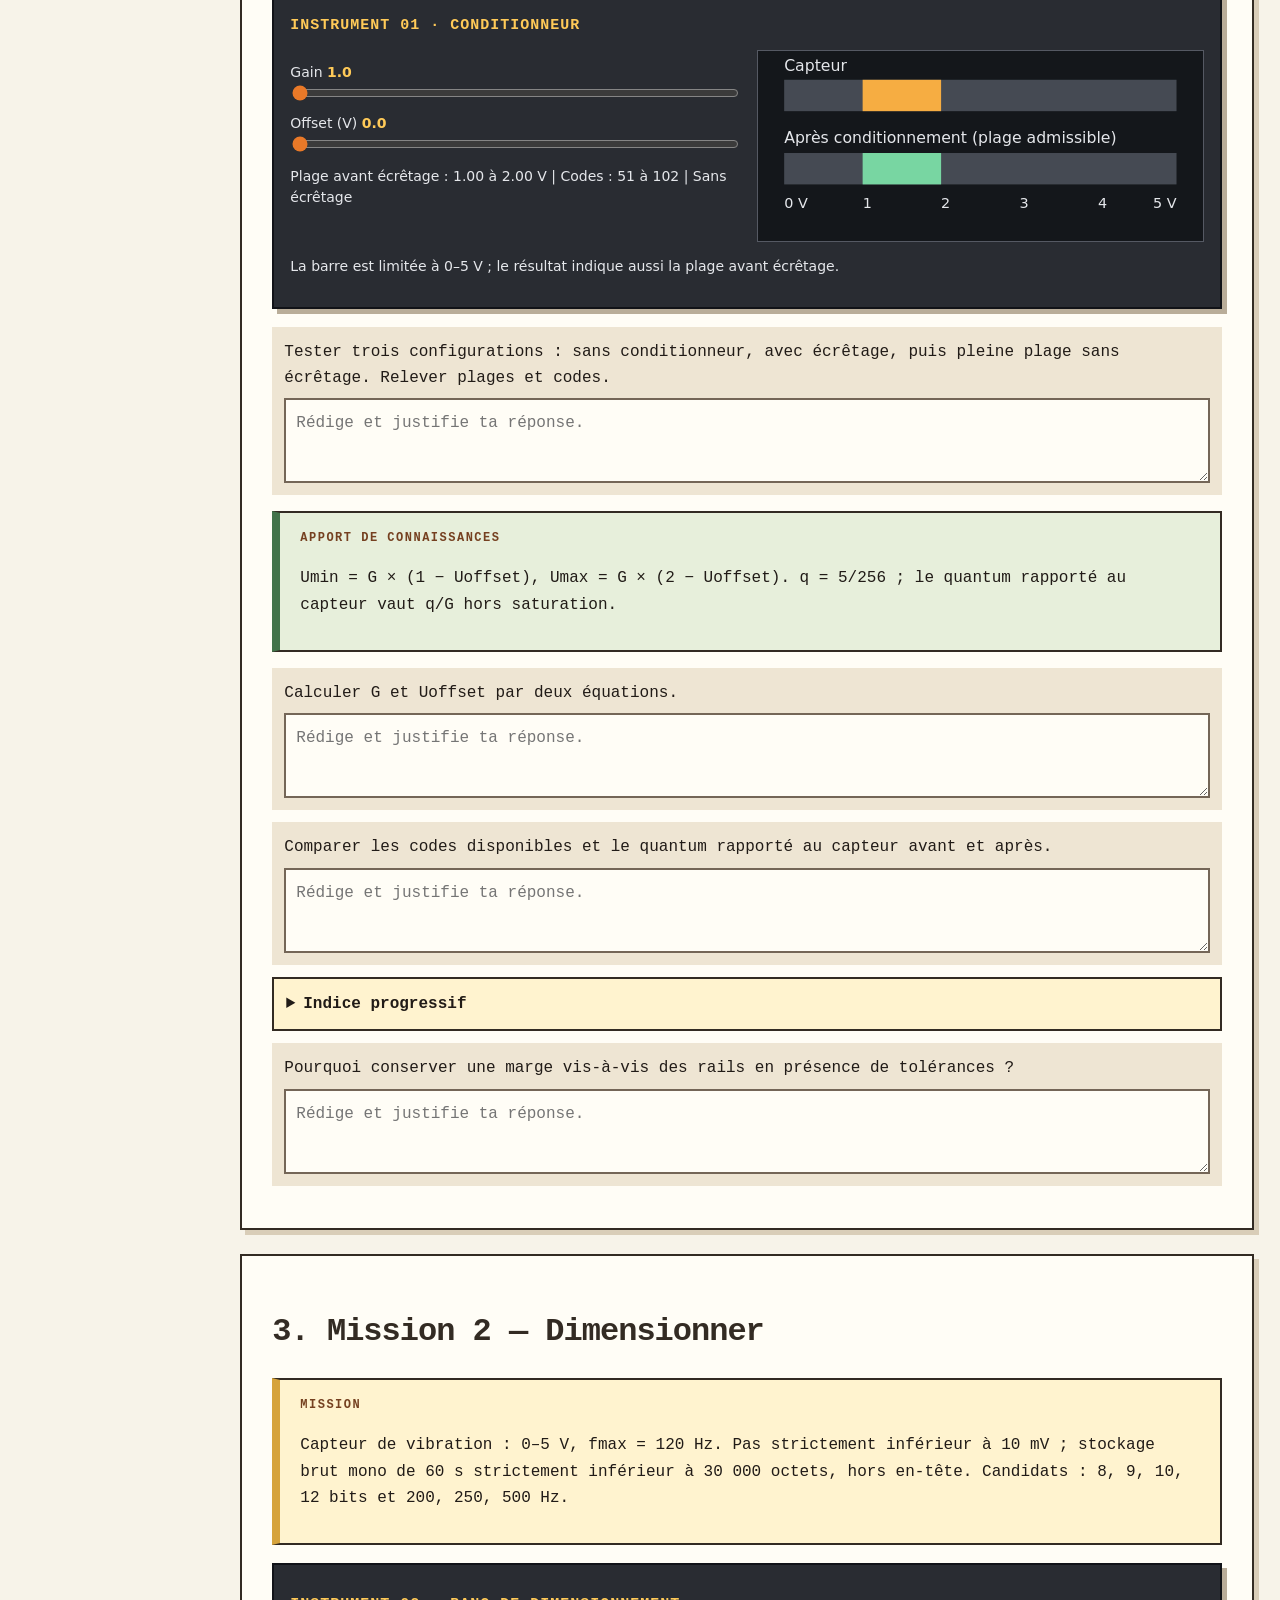
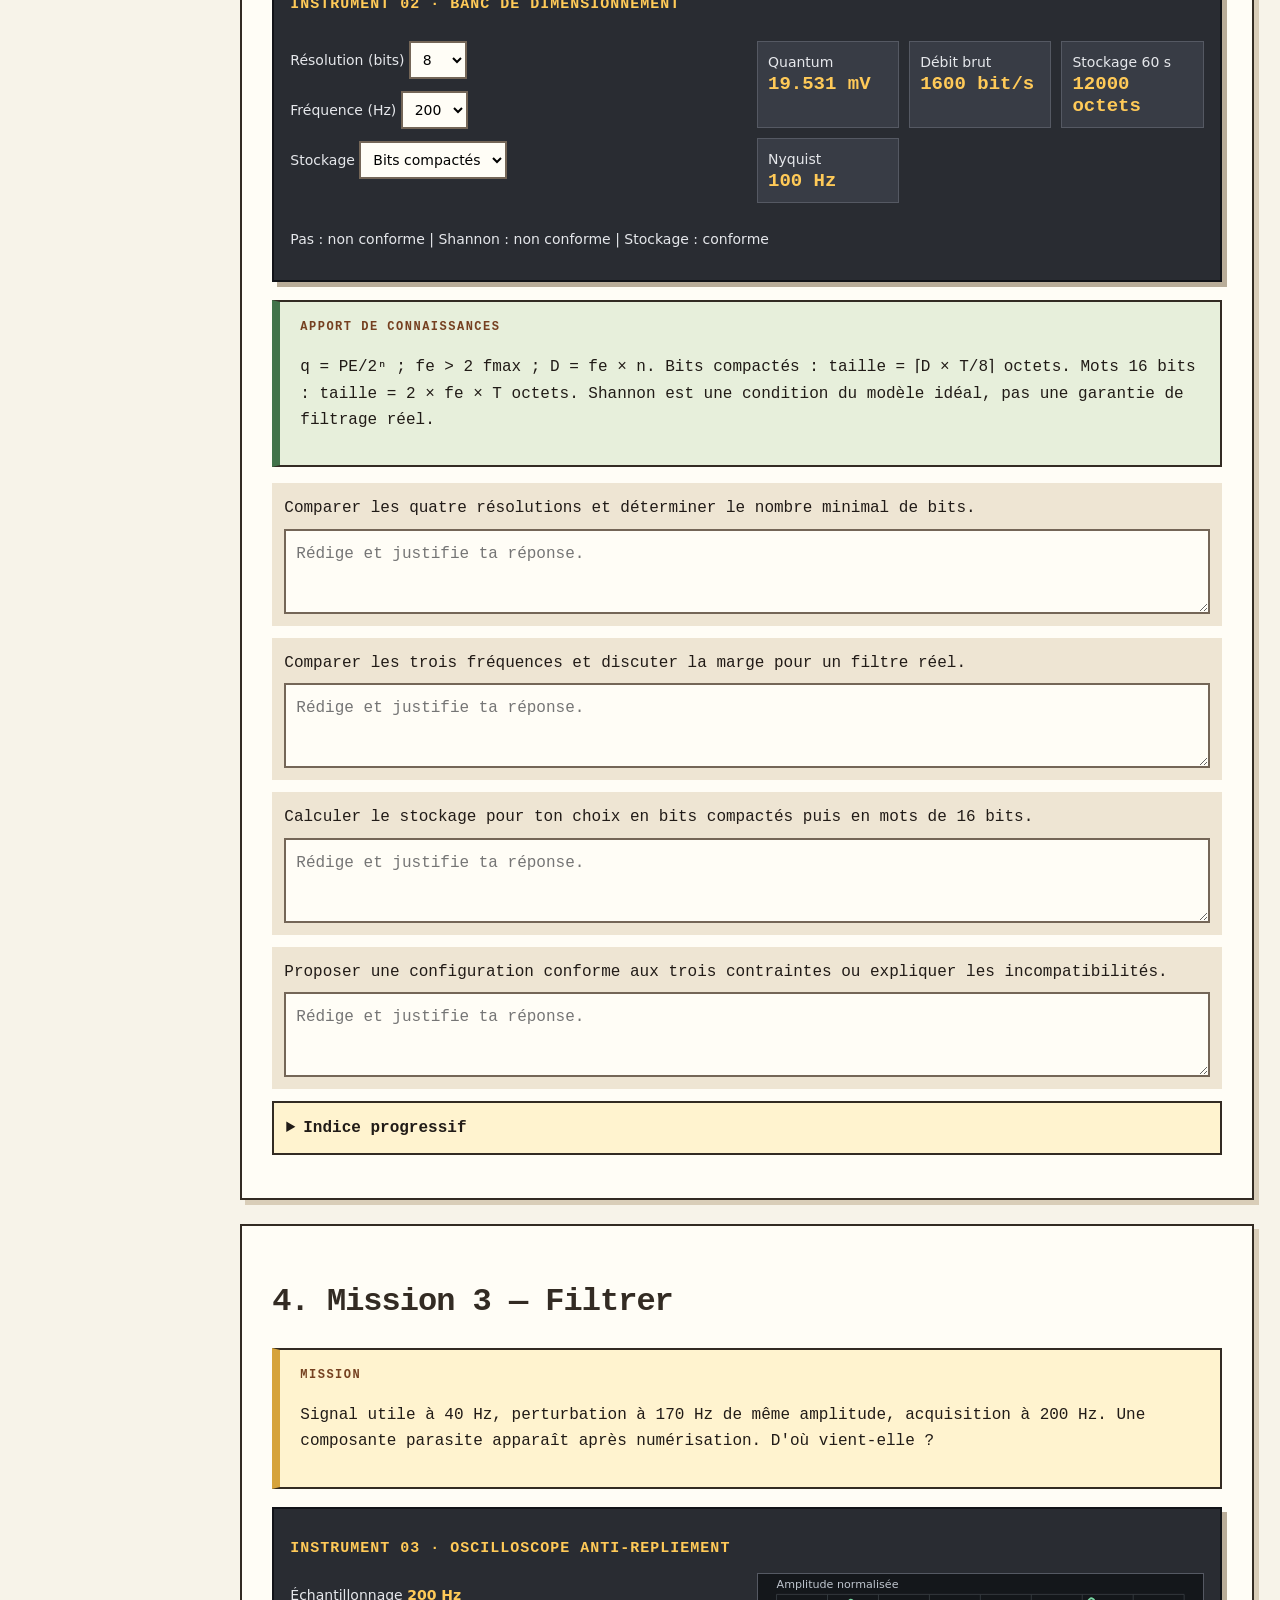
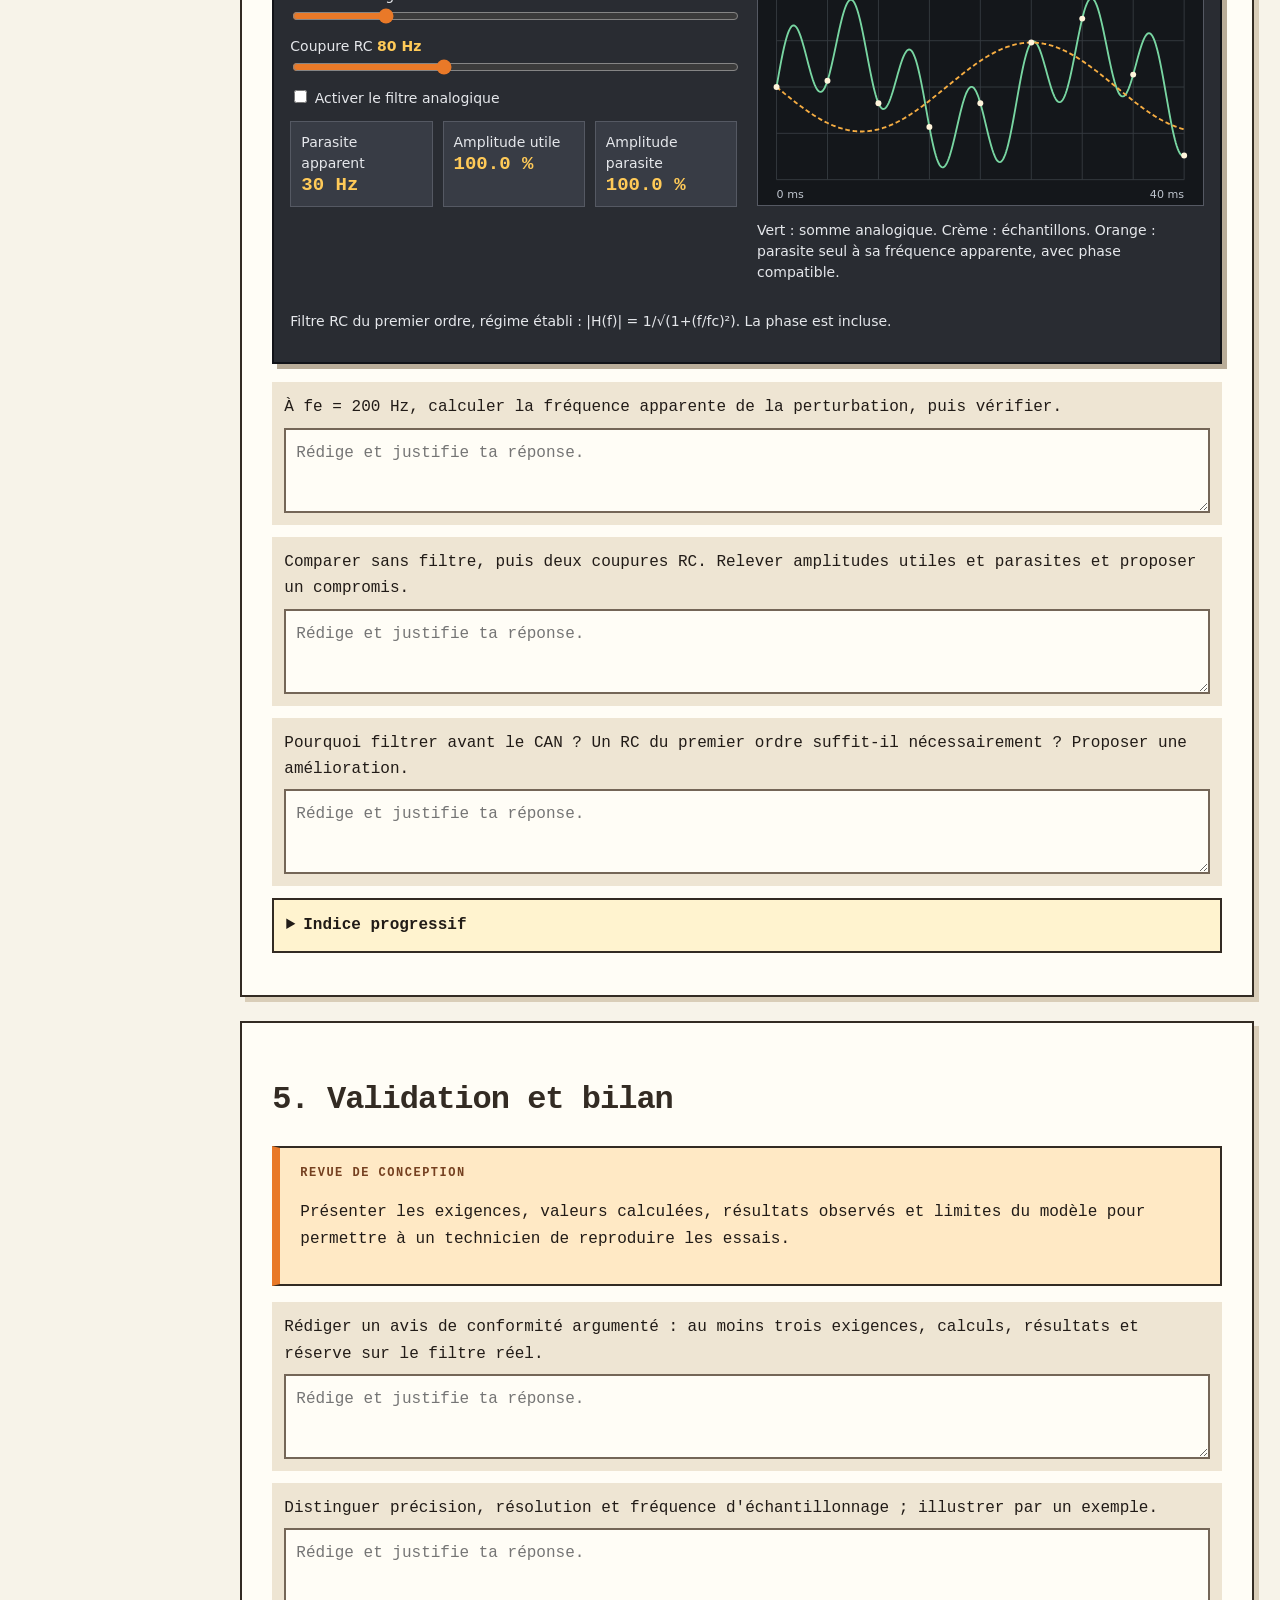
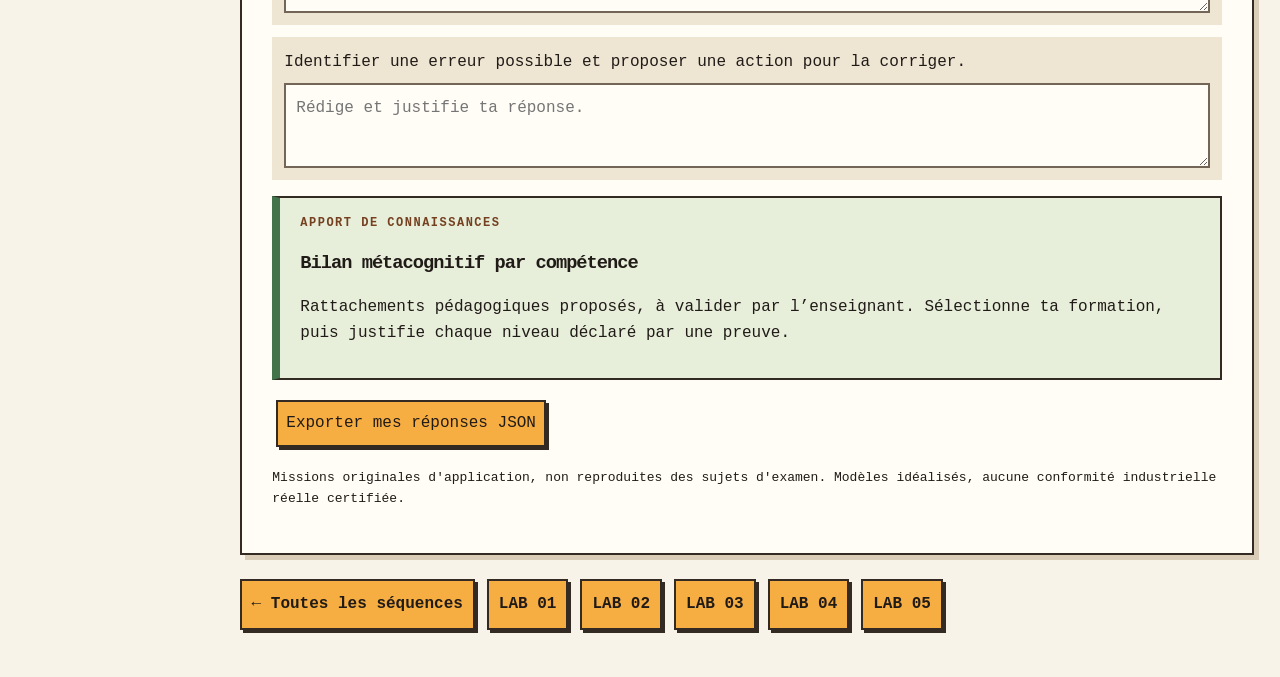
==== commit 3f043676: "V24 : parcours des trois livrets et cinq LAB — annales.html" ====
--- a/annales.html
+++ b/annales.html
@@ -1,9 +1,9 @@
-<!doctype html><html lang="fr"><head><meta charset="utf-8"><meta name="viewport" content="width=device-width, initial-scale=1"><title>CAN LAB 03 — Dimensionner et valider</title><style>*{box-sizing:border-box}body{margin:0;width:100%;max-width:none;padding:clamp(12px,2vw,28px);font:16px/1.65 ui-monospace,"Courier New",monospace;background:#f7f3e9;color:#211b17}.hero{padding:clamp(20px,3vw,42px);margin-bottom:20px}.hero nav{display:flex;flex-wrap:wrap;gap:12px;padding-right:70px}.hero a{color:#ffca58}.eyebrow,.tag{font-size:12px;font-weight:bold;letter-spacing:1.5px}.workspace{display:grid;grid-template-columns:clamp(180px,15vw,240px) minmax(0,1fr);gap:22px;align-items:start}.workspace>main{min-width:0}.sidebar{position:sticky;top:12px;padding:15px}.sidebar a{display:block;padding:8px;margin:4px 0;text-decoration:none}.sidebar a:hover{background:#f6ad42}.workspace section{margin:0 0 24px;padding:clamp(16px,2.4vw,34px);scroll-margin-top:12px}.knowledge,.example,.mission,.lesson{padding:16px 20px;margin:16px 0}.split{display:grid;grid-template-columns:repeat(2,minmax(0,1fr));gap:20px;align-items:start}.split>*{min-width:0}h1,h2,h3{line-height:1.2}h2{font-size:clamp(22px,2.5vw,32px)}label{display:block;margin:12px 0}textarea{display:block;width:100%;min-height:85px;padding:10px;margin-top:7px;font:inherit;resize:vertical}input,select,button{max-width:100%;font:inherit;padding:8px}input[type=range]{display:block;width:100%;padding:0}select{background:#fffdf6;border:2px solid #746657}button{margin:4px;cursor:pointer}a{color:#754020;text-underline-offset:3px}a:focus-visible,button:focus-visible,input:focus-visible,textarea:focus-visible,select:focus-visible{outline:3px solid #42734a;outline-offset:3px}pre{overflow:auto;background:#292c32;color:#e7efdb;padding:16px}svg,canvas{display:block;width:100%;height:auto}table{width:100%;border-collapse:collapse}th,td{padding:8px;border:1px solid #746657;text-align:left}th{background:#eee5d3}td input{width:100%;min-width:0}.table-scroll{overflow:auto}.instrument{background:#292c32;color:#e5e7eb;border:2px solid #111318;box-shadow:5px 5px 0 #b9ad99;margin:18px 0;padding:16px;font:14px/1.5 system-ui,sans-serif}.instrument h3{color:#ffca58;letter-spacing:1px;font-size:15px}.instrument svg,.instrument canvas{background:#14171b;border:1px solid #555963}.instrument output{color:#ffca58;font-weight:bold}.metrics{display:grid;grid-template-columns:repeat(auto-fit,minmax(135px,1fr));gap:10px;margin:12px 0}.metrics div{padding:10px;background:#383c45;border:1px solid #555963}.metrics output{display:block;font:700 19px monospace}.chain{display:flex;flex-wrap:wrap;gap:8px}.chain span{background:#f5e2c0;border:2px solid #332b23;padding:8px}.note{font-size:13px}.progress{overflow:hidden;margin:12px 0}.progress i{display:block;height:100%;width:0}.skill{border-left:6px solid #42734a;background:#e7efdb;padding:12px 16px;margin:10px 0}.skill[hidden]{display:none}details{background:#fff3cf;border:2px solid #332b23;padding:12px;margin:12px 0}summary{cursor:pointer;font-weight:bold}.footer-nav{display:flex;gap:12px;flex-wrap:wrap;margin:22px 0}.footer-nav a{background:#f6ad42;border:2px solid #332b23;padding:10px;box-shadow:3px 3px 0 #332b23;color:#211b17;font-weight:bold;text-decoration:none}@media(max-width:760px){body{padding:10px}.workspace{display:block}.sidebar{position:static;margin-bottom:18px}.sidebar a{display:inline-block;font-size:12px;padding:6px}.split{grid-template-columns:1fr}.hero nav{padding-right:30px}.workspace section{padding:15px}.table-scroll table{min-width:550px}.metrics{grid-template-columns:repeat(2,minmax(0,1fr))}.metrics output{font-size:16px}}
+<!doctype html><html lang="fr"><head><meta charset="utf-8"><meta name="viewport" content="width=device-width, initial-scale=1"><title>CAN LAB 05 — Dimensionner et valider</title><style>*{box-sizing:border-box}body{margin:0;width:100%;max-width:none;padding:clamp(12px,2vw,28px);font:16px/1.65 ui-monospace,"Courier New",monospace;background:#f7f3e9;color:#211b17}.hero{padding:clamp(20px,3vw,42px);margin-bottom:20px}.hero nav{display:flex;flex-wrap:wrap;gap:12px;padding-right:70px}.hero a{color:#ffca58}.eyebrow,.tag{font-size:12px;font-weight:bold;letter-spacing:1.5px}.workspace{display:grid;grid-template-columns:clamp(180px,15vw,240px) minmax(0,1fr);gap:22px;align-items:start}.workspace>main{min-width:0}.sidebar{position:sticky;top:12px;padding:15px}.sidebar a{display:block;padding:8px;margin:4px 0;text-decoration:none}.sidebar a:hover{background:#f6ad42}.workspace section{margin:0 0 24px;padding:clamp(16px,2.4vw,34px);scroll-margin-top:12px}.knowledge,.example,.mission,.lesson{padding:16px 20px;margin:16px 0}.split{display:grid;grid-template-columns:repeat(2,minmax(0,1fr));gap:20px;align-items:start}.split>*{min-width:0}h1,h2,h3{line-height:1.2}h2{font-size:clamp(22px,2.5vw,32px)}label{display:block;margin:12px 0}textarea{display:block;width:100%;min-height:85px;padding:10px;margin-top:7px;font:inherit;resize:vertical}input,select,button{max-width:100%;font:inherit;padding:8px}input[type=range]{display:block;width:100%;padding:0}select{background:#fffdf6;border:2px solid #746657}button{margin:4px;cursor:pointer}a{color:#754020;text-underline-offset:3px}a:focus-visible,button:focus-visible,input:focus-visible,textarea:focus-visible,select:focus-visible{outline:3px solid #42734a;outline-offset:3px}pre{overflow:auto;background:#292c32;color:#e7efdb;padding:16px}svg,canvas{display:block;width:100%;height:auto}table{width:100%;border-collapse:collapse}th,td{padding:8px;border:1px solid #746657;text-align:left}th{background:#eee5d3}td input{width:100%;min-width:0}.table-scroll{overflow:auto}.instrument{background:#292c32;color:#e5e7eb;border:2px solid #111318;box-shadow:5px 5px 0 #b9ad99;margin:18px 0;padding:16px;font:14px/1.5 system-ui,sans-serif}.instrument h3{color:#ffca58;letter-spacing:1px;font-size:15px}.instrument svg,.instrument canvas{background:#14171b;border:1px solid #555963}.instrument output{color:#ffca58;font-weight:bold}.metrics{display:grid;grid-template-columns:repeat(auto-fit,minmax(135px,1fr));gap:10px;margin:12px 0}.metrics div{padding:10px;background:#383c45;border:1px solid #555963}.metrics output{display:block;font:700 19px monospace}.chain{display:flex;flex-wrap:wrap;gap:8px}.chain span{background:#f5e2c0;border:2px solid #332b23;padding:8px}.note{font-size:13px}.progress{overflow:hidden;margin:12px 0}.progress i{display:block;height:100%;width:0}.skill{border-left:6px solid #42734a;background:#e7efdb;padding:12px 16px;margin:10px 0}.skill[hidden]{display:none}details{background:#fff3cf;border:2px solid #332b23;padding:12px;margin:12px 0}summary{cursor:pointer;font-weight:bold}.footer-nav{display:flex;gap:12px;flex-wrap:wrap;margin:22px 0}.footer-nav a{background:#f6ad42;border:2px solid #332b23;padding:10px;box-shadow:3px 3px 0 #332b23;color:#211b17;font-weight:bold;text-decoration:none}@media(max-width:760px){body{padding:10px}.workspace{display:block}.sidebar{position:static;margin-bottom:18px}.sidebar a{display:inline-block;font-size:12px;padding:6px}.split{grid-template-columns:1fr}.hero nav{padding-right:30px}.workspace section{padding:15px}.table-scroll table{min-width:550px}.metrics{grid-template-columns:repeat(2,minmax(0,1fr))}.metrics output{font-size:16px}}
 
 :root{--ink:#211b17;--purple:#a34b20;--green:#42734a}body{background:#f7f3e9;color:#211b17;font-family:ui-monospace,"Courier New",monospace;line-height:1.65}h1,h2,h3{font-family:ui-monospace,"Courier New",monospace;letter-spacing:-1px;font-weight:900}h1{font-size:clamp(28px,5vw,58px)}.hero{background:#25221e;color:#fff4db;border:3px solid #211b17;border-radius:0;box-shadow:7px 7px 0 #e6a34b;position:relative}.hero:after{content:"";position:absolute;right:24px;top:24px;width:64px;height:64px;background:linear-gradient(90deg,#f8bc49 25%,#f28b31 25% 50%,#e45d24 50% 75%,#b83b21 75%);clip-path:polygon(0 0,25% 0,25% 25%,50% 25%,50% 0,75% 0,75% 25%,100% 25%,100% 100%,75% 100%,75% 50%,50% 50%,50% 75%,25% 75%,25% 50%,0 50%)}.eyebrow{color:#ffbc59}.hero svg{border:0;background:transparent}.sidebar,.workspace section,.teacher,.adc-demo,.video-panel{border:2px solid #332b23;border-radius:0;box-shadow:5px 5px 0 #d9cdb8;background:#fffdf6}.sidebar a{border-radius:0;border:1px solid transparent;color:#332b23}.sidebar a.active{background:#f6ad42;color:#211b17;border:2px solid #332b23;box-shadow:3px 3px 0 #332b23}.nav{border-radius:0}.progress{border:1px solid #332b23;border-radius:0;background:#e8dfce;height:12px}.progress i{background:repeating-linear-gradient(90deg,#e97928 0 12px,#f8ad43 12px 15px)}button{border:2px solid #332b23;border-radius:0;background:#f6ad42;color:#211b17;box-shadow:3px 3px 0 #332b23;font-family:inherit}button:active{transform:translate(2px,2px);box-shadow:1px 1px 0 #332b23}button:disabled{opacity:.45}.knowledge,.example,.mission,.lesson{border-radius:0;border:2px solid #332b23;border-left-width:8px}.knowledge,.lesson{background:#e7efdb;border-left-color:#42734a}.example{background:#ffe9c5;border-left-color:#e97928}.mission{background:#fff3cf;border-left-color:#d6a33b}.tag{color:#754020}h2{color:#332b23}math{background:#f9e7cc;border:2px solid #332b23;border-radius:0;color:#211b17}textarea,input:not([type=range]){border:2px solid #746657;border-radius:0;background:#fffdf6}input[type=range]{accent-color:#e97928}.workspace svg[id]{border:5px solid #332b23;border-radius:0;background:#172a25}.visuals figure,.visuals svg,.bits span,.adc-metrics div{border-radius:0}.visuals figure{border:2px solid #332b23}.bits span.on{background:#e97928;color:#211b17}.bits span{border:1px solid #332b23}.identity{background:#eee5d3;padding:12px 18px;border:2px solid #332b23}.workspace section>label{border-radius:0;background:#eee5d3}.questions-title{border-top:2px dashed #746657}.pixel-label{display:inline-block;background:#f6ad42;color:#211b17;border:2px solid #332b23;padding:4px 10px;font-size:12px;font-weight:bold;margin-bottom:12px}@media(max-width:600px){.hero:after{width:30px;height:30px;right:10px;top:10px}.hero{padding:22px 14px}.eyebrow{max-width:80%}}
 
 
 .scope{background:#292c32;color:#e5e7eb;border:2px solid #111318;box-shadow:5px 5px 0 #b9ad99;margin:22px 0;font:13px system-ui,sans-serif}.scope-head{display:flex;align-items:center;justify-content:space-between;background:#383c45;padding:12px;border-bottom:1px solid #555963}.scope-head b{letter-spacing:1px;color:#ffca58}.scope-body{display:grid;grid-template-columns:minmax(0,1fr) 155px;gap:8px;padding:10px}.scope-screen{background:#14171b;min-width:0;padding:6px}.scope-screen svg{width:100%;display:block;background:#14171b!important;border:0!important;margin:0!important}.scope-screen svg text{fill:#bfc5ce!important}.scope-panel{background:#333740;padding:10px;display:flex;flex-direction:column;gap:10px}.scope-panel label{display:block;color:#ddd;font-size:11px}.scope-panel input{width:100%;accent-color:#f6c453}.scope-panel output{display:block;font:700 15px monospace;color:#ffcf68}.scope-panel button{background:#454a53;color:white;border:1px solid #777;box-shadow:none;padding:6px;font-size:12px}.scope-panel button.running{background:#b4e9ad;color:#162d17}.scope-foot{display:flex;gap:15px;flex-wrap:wrap;background:#383c45;padding:9px 12px;font:12px monospace}.scope-led{color:#a5ed8b}.scope-legend{display:flex;gap:12px;flex-wrap:wrap;padding:7px;color:#ddd;font-size:11px}.scope-legend span:before{content:"";display:inline-block;width:12px;height:3px;background:var(--ch);vertical-align:middle;margin-right:5px}@media(max-width:650px){.scope-body{grid-template-columns:1fr}.scope-panel{display:grid;grid-template-columns:1fr 1fr}.scope-foot{gap:8px}}
 
-body{width:100%;max-width:none}.hero a{color:#ffca58}.workspace section{border-top:2px solid #332b23}.workspace section>label{padding:12px}.instrument svg[id]{border:1px solid #555963;background:#14171b}.skill[hidden]{display:none}</style></head><body><header class="hero"><div class="eyebrow">SKILLBEAM · SCIENCES & TECHNOLOGIES · SÉQUENCE 03</div><nav aria-label="Navigation"><a href="index.html">← Toutes les séquences</a><a href="v22.html">LAB 01</a><a href="tp-arduino.html">LAB 02</a><a href="annales.html">LAB 03</a><strong>LAB 03 · V23</strong></nav><h1>Dimensionner et valider</h1><p>Conditionnement · Choix du CAN · Filtre anti-repliement</p><p>Expérimenter · Observer · Raisonner · Valider · À ton rythme</p></header><div class="identity"><div class="split"><label>Nom <input id="nom"></label><label>Prénom <input id="prenom"></label></div><label>Formation <select id="formation"><option value="">Choisir</option><option>Terminale STI2D SIN</option><option>BTS CIEL B</option></select></label><p class="note">Pour tester, utilise une identité fictive. Les réponses sont enregistrées sur cet appareil et dans le fichier exporté.</p></div><div class="workspace"><aside class="sidebar"><div class="tag">PARCOURS · LAB 03</div><nav aria-label="Étapes"><a href="#etape-1">1. Bureau d’études</a><a href="#etape-2">2. Mission 1 — Conditionner</a><a href="#etape-3">3. Mission 2 — Dimensionner</a><a href="#etape-4">4. Mission 3 — Filtrer</a><a href="#etape-5">5. Validation et bilan</a></nav><div class="progress" aria-hidden="true"><i id="progress-lab"></i></div><small id="progress-text"></small></aside><main><section id="etape-1"><h2>1. Bureau d’études</h2><div class="mission"><div class="tag">MISSION</div><p>Tu dois dimensionner trois chaînes d'acquisition pour une installation industrielle. Dans chaque mission : hypothèse, essais, calcul, validation argumentée.</p><div class='chain'><span>Capteur</span><span>→ Conditionneur</span><span>→ Filtre analogique</span><span>→ CAN</span><span>→ Stockage</span></div></div><label for="dim_specs">Identifier les grandeurs et contraintes à vérifier avant de choisir un CAN.<textarea id="dim_specs" placeholder="Rédige et justifie ta réponse."></textarea></label></section><section id="etape-2"><h2>2. Mission 1 — Conditionner</h2><div class="mission"><div class="tag">MISSION</div><p>Capteur : 1 à 2 V. CAN idéal 8 bits : 0 à 5 V. Conditionneur : U = G × (Ucapteur − Uoffset). Objectif : exploiter la plage sans écrêtage.</p></div><label for="hyp">Pourquoi utiliser un conditionneur ? Formule une hypothèse.<textarea id="hyp" placeholder="Rédige et justifie ta réponse."></textarea></label><div class="instrument"><h3>INSTRUMENT 01 · CONDITIONNEUR</h3><div class="split"><div><label>Gain <output id="go"></output><input id="gain" type="range" min="1" max="6" step=".1" value="1"></label><label>Offset (V) <output id="oo"></output><input id="offset" type="range" min="0" max="1.5" step=".1" value="0"></label><p id="result" role="status"></p></div><svg fill="#e5e7eb" viewBox="0 0 340 145" role="img" aria-label="Comparaison des plages de tension"><text x="20" y="15" font-size="12">Capteur</text><rect x="20" y="22" width="300" height="24" fill="#454a53"/><rect x="80" y="22" width="60" height="24" fill="#f6ad42"/><text x="20" y="70" font-size="12">Après conditionnement (plage admissible)</text><rect x="20" y="78" width="300" height="24" fill="#454a53"/><rect id="bar" x="80" y="78" width="60" height="24" fill="#78d6a2"/><g font-size="11"><text x="20" y="120">0 V</text><text x="80" y="120">1</text><text x="140" y="120">2</text><text x="200" y="120">3</text><text x="260" y="120">4</text><text x="320" y="120" text-anchor="end">5 V</text></g></svg></div><p>La barre est limitée à 0–5 V ; le résultat indique aussi la plage avant écrêtage.</p></div><label for="dim_cond_trials">Tester trois configurations : sans conditionneur, avec écrêtage, puis pleine plage sans écrêtage. Relever plages et codes.<textarea id="dim_cond_trials" placeholder="Rédige et justifie ta réponse."></textarea></label><div class="knowledge"><div class="tag">APPORT DE CONNAISSANCES</div><p>Umin = G × (1 − Uoffset), Umax = G × (2 − Uoffset). q = 5/256 ; le quantum rapporté au capteur vaut q/G hors saturation.</p></div><label for="gain_calc">Calculer G et Uoffset par deux équations.<textarea id="gain_calc" placeholder="Rédige et justifie ta réponse."></textarea></label><label for="codes">Comparer les codes disponibles et le quantum rapporté au capteur avant et après.<textarea id="codes" placeholder="Rédige et justifie ta réponse."></textarea></label><details><summary>Indice progressif</summary>Soustraire les deux équations pour éliminer l'offset.</details><label for="dim_margin">Pourquoi conserver une marge vis-à-vis des rails en présence de tolérances ?<textarea id="dim_margin" placeholder="Rédige et justifie ta réponse."></textarea></label></section><section id="etape-3"><h2>3. Mission 2 — Dimensionner</h2><div class="mission"><div class="tag">MISSION</div><p>Capteur de vibration : 0–5 V, fmax = 120 Hz. Pas strictement inférieur à 10 mV ; stockage brut mono de 60 s strictement inférieur à 30 000 octets, hors en-tête. Candidats : 8, 9, 10, 12 bits et 200, 250, 500 Hz.</p></div><div class="instrument"><h3>INSTRUMENT 02 · BANC DE DIMENSIONNEMENT</h3><div class="split"><div><label>Résolution (bits) <select id="dim-bits"><option>8</option><option>9</option><option>10</option><option>12</option></select></label><label>Fréquence (Hz) <select id="dim-fe"><option>200</option><option>250</option><option>500</option></select></label><label>Stockage <select id="dim-pack"><option value="packed">Bits compactés</option><option value="word">Mots de 16 bits</option></select></label></div><div class="metrics"><div>Quantum<output id="dim-q"></output></div><div>Débit brut<output id="dim-d"></output></div><div>Stockage 60 s<output id="dim-s"></output></div><div>Nyquist<output id="dim-n"></output></div></div></div><p id="dim-result" role="status"></p></div><div class="knowledge"><div class="tag">APPORT DE CONNAISSANCES</div><p>q = PE/2ⁿ ; fe &gt; 2 fmax ; D = fe × n. Bits compactés : taille = ⌈D × T/8⌉ octets. Mots 16 bits : taille = 2 × fe × T octets. Shannon est une condition du modèle idéal, pas une garantie de filtrage réel.</p></div><label for="resolution">Comparer les quatre résolutions et déterminer le nombre minimal de bits.<textarea id="resolution" placeholder="Rédige et justifie ta réponse."></textarea></label><label for="sampling">Comparer les trois fréquences et discuter la marge pour un filtre réel.<textarea id="sampling" placeholder="Rédige et justifie ta réponse."></textarea></label><label for="storage">Calculer le stockage pour ton choix en bits compactés puis en mots de 16 bits.<textarea id="storage" placeholder="Rédige et justifie ta réponse."></textarea></label><label for="validation">Proposer une configuration conforme aux trois contraintes ou expliquer les incompatibilités.<textarea id="validation" placeholder="Rédige et justifie ta réponse."></textarea></label><details><summary>Indice progressif</summary>Une valeur égale à une limite ne satisfait pas une inégalité stricte.</details></section><section id="etape-4"><h2>4. Mission 3 — Filtrer</h2><div class="mission"><div class="tag">MISSION</div><p>Signal utile à 40 Hz, perturbation à 170 Hz de même amplitude, acquisition à 200 Hz. Une composante parasite apparaît après numérisation. D'où vient-elle ?</p></div><div class="instrument"><h3>INSTRUMENT 03 · OSCILLOSCOPE ANTI-REPLIEMENT</h3><div class="split"><div><label>Échantillonnage <output id="alias-feout"></output><input id="alias-fe" type="range" min="100" max="600" step="10" value="200"></label><label>Coupure RC <output id="alias-fcout"></output><input id="alias-fc" type="range" min="20" max="200" step="5" value="80"></label><label><input id="alias-on" type="checkbox"> Activer le filtre analogique</label><div class="metrics"><div>Parasite apparent<output id="alias-f"></output></div><div>Amplitude utile<output id="alias-use"></output></div><div>Amplitude parasite<output id="alias-noise"></output></div></div></div><div><svg id="alias-scope" viewBox="0 0 480 250" role="img" aria-label="Signal total analogique, points échantillonnés et parasite apparent"><g id="alias-grid" stroke="#353b40"></g><g fill="#bfc5ce" font-size="12"><text x="20" y="15">Amplitude normalisée</text><text x="20" y="242">0 ms</text><text x="460" y="242" text-anchor="end">40 ms</text></g><path id="alias-wave" fill="none" stroke="#78d6a2" stroke-width="2"/><path id="alias-ghost" fill="none" stroke="#f6ad42" stroke-width="2" stroke-dasharray="5 3"/><g id="alias-dots" fill="#fff4db"></g></svg><p>Vert : somme analogique. Crème : échantillons. Orange : parasite seul à sa fréquence apparente, avec phase compatible.</p></div></div><p>Filtre RC du premier ordre, régime établi : |H(f)| = 1/√(1+(f/fc)²). La phase est incluse.</p></div><label for="alias">À fe = 200 Hz, calculer la fréquence apparente de la perturbation, puis vérifier.<textarea id="alias" placeholder="Rédige et justifie ta réponse."></textarea></label><label for="dim_filter_trials">Comparer sans filtre, puis deux coupures RC. Relever amplitudes utiles et parasites et proposer un compromis.<textarea id="dim_filter_trials" placeholder="Rédige et justifie ta réponse."></textarea></label><label for="filter">Pourquoi filtrer avant le CAN ? Un RC du premier ordre suffit-il nécessairement ? Proposer une amélioration.<textarea id="filter" placeholder="Rédige et justifie ta réponse."></textarea></label><details><summary>Indice progressif</summary>La fréquence apparente est la distance au multiple de fe le plus proche. Comparer aussi les atténuations à 40 Hz et 170 Hz.</details></section><section id="etape-5"><h2>5. Validation et bilan</h2><div class="example"><div class="tag">REVUE DE CONCEPTION</div><p>Présenter les exigences, valeurs calculées, résultats observés et limites du modèle pour permettre à un technicien de reproduire les essais.</p></div><label for="dim_report">Rédiger un avis de conformité argumenté : au moins trois exigences, calculs, résultats et réserve sur le filtre réel.<textarea id="dim_report" placeholder="Rédige et justifie ta réponse."></textarea></label><label for="bilan">Distinguer précision, résolution et fréquence d'échantillonnage ; illustrer par un exemple.<textarea id="bilan" placeholder="Rédige et justifie ta réponse."></textarea></label><label for="dim_rem">Identifier une erreur possible et proposer une action pour la corriger.<textarea id="dim_rem" placeholder="Rédige et justifie ta réponse."></textarea></label><div class="knowledge"><div class="tag">APPORT DE CONNAISSANCES</div><h3>Bilan métacognitif par compétence</h3><p>Rattachements pédagogiques proposés, à valider par l’enseignant. Sélectionne ta formation, puis justifie chaque niveau déclaré par une preuve.</p><div class="skill" data-profile="Terminale STI2D SIN" hidden><strong>CO3.4 — Identifier et caractériser des solutions techniques</strong><label>Niveau déclaré <select id="dim_level_0"><option value="">Non renseigné</option><option>Non évalué</option><option>Insuffisant</option><option>Fragile</option><option>Satisfaisant</option><option>Très bonne maîtrise</option></select></label><label for="dim_proof_0">Preuve / justification<textarea id="dim_proof_0" placeholder="Rédige et justifie ta réponse."></textarea></label></div><div class="skill" data-profile="Terminale STI2D SIN" hidden><strong>CO6.5 SIN1 — Interpréter les résultats d’une simulation informationnelle</strong><label>Niveau déclaré <select id="dim_level_1"><option value="">Non renseigné</option><option>Non évalué</option><option>Insuffisant</option><option>Fragile</option><option>Satisfaisant</option><option>Très bonne maîtrise</option></select></label><label for="dim_proof_1">Preuve / justification<textarea id="dim_proof_1" placeholder="Rédige et justifie ta réponse."></textarea></label></div><div class="skill" data-profile="Terminale STI2D SIN" hidden><strong>CO2.1 — Décoder le cahier des charges</strong><label>Niveau déclaré <select id="dim_level_2"><option value="">Non renseigné</option><option>Non évalué</option><option>Insuffisant</option><option>Fragile</option><option>Satisfaisant</option><option>Très bonne maîtrise</option></select></label><label for="dim_proof_2">Preuve / justification<textarea id="dim_proof_2" placeholder="Rédige et justifie ta réponse."></textarea></label></div><div class="skill" data-profile="BTS CIEL B" hidden><strong>C04 — Analyser une structure matérielle et logicielle</strong><label>Niveau déclaré <select id="dim_level_3"><option value="">Non renseigné</option><option>Non évalué</option><option>Insuffisant</option><option>Fragile</option><option>Satisfaisant</option><option>Très bonne maîtrise</option></select></label><label for="dim_proof_3">Preuve / justification<textarea id="dim_proof_3" placeholder="Rédige et justifie ta réponse."></textarea></label></div><div class="skill" data-profile="BTS CIEL B" hidden><strong>C05 — Concevoir une structure matérielle et logicielle</strong><label>Niveau déclaré <select id="dim_level_4"><option value="">Non renseigné</option><option>Non évalué</option><option>Insuffisant</option><option>Fragile</option><option>Satisfaisant</option><option>Très bonne maîtrise</option></select></label><label for="dim_proof_4">Preuve / justification<textarea id="dim_proof_4" placeholder="Rédige et justifie ta réponse."></textarea></label></div><div class="skill" data-profile="BTS CIEL B" hidden><strong>C06 — Valider une structure matérielle et logicielle</strong><label>Niveau déclaré <select id="dim_level_5"><option value="">Non renseigné</option><option>Non évalué</option><option>Insuffisant</option><option>Fragile</option><option>Satisfaisant</option><option>Très bonne maîtrise</option></select></label><label for="dim_proof_5">Preuve / justification<textarea id="dim_proof_5" placeholder="Rédige et justifie ta réponse."></textarea></label></div></div><button id="export">Exporter mes réponses JSON</button><p id="save" role="status"></p><p class="note">Missions originales d'application, non reproduites des sujets d'examen. Modèles idéalisés, aucune conformité industrielle réelle certifiée.</p></section><div class="footer-nav"><a href="index.html">← Toutes les séquences</a><a href="v22.html">LAB 01</a><a href="tp-arduino.html">LAB 02</a><a href="annales.html">LAB 03</a></div></main></div><script>const g=id=>document.getElementById(id),fields=()=>[...document.querySelectorAll('input[id],textarea[id],select[id]')],key='can-lab-annales-v1',answers=()=>Object.fromEntries(fields().map(a=>[a.id,a.value]));try{let old=JSON.parse(localStorage.getItem(key)||'{}');fields().forEach(a=>{if(typeof old[a.id]==='string')a.value=old[a.id]})}catch(e){}function draw(){let G=+g('gain').value,O=+g('offset').value,l=G*(1-O),h=G*(2-O),c=v=>Math.max(0,Math.min(5,v)),code=v=>Math.min(255,Math.floor(c(v)*256/5));g('go').textContent=G.toFixed(1);g('oo').textContent=O.toFixed(1);g('bar').setAttribute('x',20+60*c(l));g('bar').setAttribute('width',60*(c(h)-c(l)));g('result').textContent='Plage avant écrêtage : '+l.toFixed(2)+' à '+h.toFixed(2)+' V | Codes : '+code(l)+' à '+code(h)+' | '+(l< -1e-9||h>5+1e-9?'Écrêtage':'Sans écrêtage')};draw();document.addEventListener('input',()=>{draw();try{localStorage.setItem(key,JSON.stringify(answers()));g('save').textContent='Enregistré localement'}catch(e){g('save').textContent='Exporter pour sauvegarder'}});g('export').onclick=()=>{if(!g('nom').value.trim()||!g('prenom').value.trim()||!g('formation').value){g('save').textContent='Compléter ton identité et ta formation';return}let a=document.createElement('a'),u=URL.createObjectURL(new Blob([JSON.stringify({schema_version:1,activity_id:'can-lab-annales',answers:answers()},null,2)],{type:'application/json'}));a.href=u;a.download='CAN_MISSIONS_'+g('nom').value.replace(/[^\p{L}\p{N}-]/gu,'_')+'.json';a.click();setTimeout(()=>URL.revokeObjectURL(u),1000)};</script><script>(()=>{const g=id=>document.getElementById(id);function refresh(){document.querySelectorAll('[data-profile]').forEach(x=>x.hidden=x.dataset.profile!==g('formation').value);const a=[...document.querySelectorAll('textarea')].filter(x=>!x.closest('[hidden]')),n=a.filter(x=>x.value.trim()).length;g('progress-lab').style.width=(a.length?100*n/a.length:0)+'%';g('progress-text').textContent=n+' / '+a.length+' réponses renseignées — pas un score de maîtrise';}document.addEventListener('input',refresh);document.addEventListener('change',refresh);refresh()})();
+body{width:100%;max-width:none}.hero a{color:#ffca58}.workspace section{border-top:2px solid #332b23}.workspace section>label{padding:12px}.instrument svg[id]{border:1px solid #555963;background:#14171b}.skill[hidden]{display:none}</style></head><body><header class="hero"><div class="eyebrow">SKILLBEAM · SCIENCES & TECHNOLOGIES · SÉQUENCE 03</div><nav aria-label="Navigation"><a href="index.html">← Toutes les séquences</a><a href="signaux.html">LAB 01</a><a href="v22.html">LAB 02</a><a href="stockage.html">LAB 03</a><a href="tp-arduino.html">LAB 04</a><a href="annales.html">LAB 05</a><strong>LAB 05 · V24</strong></nav><h1>Dimensionner et valider</h1><p>Conditionnement · Choix du CAN · Filtre anti-repliement</p><p>Expérimenter · Observer · Raisonner · Valider · À ton rythme</p></header><div class="identity"><div class="split"><label>Nom <input id="nom"></label><label>Prénom <input id="prenom"></label></div><label>Formation <select id="formation"><option value="">Choisir</option><option>Terminale STI2D SIN</option><option>BTS CIEL B</option></select></label><p class="note">Pour tester, utilise une identité fictive. Les réponses sont enregistrées sur cet appareil et dans le fichier exporté.</p></div><div class="workspace"><aside class="sidebar"><div class="tag">PARCOURS · LAB 05</div><nav aria-label="Étapes"><a href="#etape-1">1. Bureau d’études</a><a href="#etape-2">2. Mission 1 — Conditionner</a><a href="#etape-3">3. Mission 2 — Dimensionner</a><a href="#etape-4">4. Mission 3 — Filtrer</a><a href="#etape-5">5. Validation et bilan</a></nav><div class="progress" aria-hidden="true"><i id="progress-lab"></i></div><small id="progress-text"></small></aside><main><section id="etape-1"><h2>1. Bureau d’études</h2><div class="mission"><div class="tag">MISSION</div><p>Tu dois dimensionner trois chaînes d'acquisition pour une installation industrielle. Dans chaque mission : hypothèse, essais, calcul, validation argumentée.</p><div class='chain'><span>Capteur</span><span>→ Conditionneur</span><span>→ Filtre analogique</span><span>→ CAN</span><span>→ Stockage</span></div></div><label for="dim_specs">Identifier les grandeurs et contraintes à vérifier avant de choisir un CAN.<textarea id="dim_specs" placeholder="Rédige et justifie ta réponse."></textarea></label></section><section id="etape-2"><h2>2. Mission 1 — Conditionner</h2><div class="mission"><div class="tag">MISSION</div><p>Capteur : 1 à 2 V. CAN idéal 8 bits : 0 à 5 V. Conditionneur : U = G × (Ucapteur − Uoffset). Objectif : exploiter la plage sans écrêtage.</p></div><label for="hyp">Pourquoi utiliser un conditionneur ? Formule une hypothèse.<textarea id="hyp" placeholder="Rédige et justifie ta réponse."></textarea></label><div class="instrument"><h3>INSTRUMENT 01 · CONDITIONNEUR</h3><div class="split"><div><label>Gain <output id="go"></output><input id="gain" type="range" min="1" max="6" step=".1" value="1"></label><label>Offset (V) <output id="oo"></output><input id="offset" type="range" min="0" max="1.5" step=".1" value="0"></label><p id="result" role="status"></p></div><svg fill="#e5e7eb" viewBox="0 0 340 145" role="img" aria-label="Comparaison des plages de tension"><text x="20" y="15" font-size="12">Capteur</text><rect x="20" y="22" width="300" height="24" fill="#454a53"/><rect x="80" y="22" width="60" height="24" fill="#f6ad42"/><text x="20" y="70" font-size="12">Après conditionnement (plage admissible)</text><rect x="20" y="78" width="300" height="24" fill="#454a53"/><rect id="bar" x="80" y="78" width="60" height="24" fill="#78d6a2"/><g font-size="11"><text x="20" y="120">0 V</text><text x="80" y="120">1</text><text x="140" y="120">2</text><text x="200" y="120">3</text><text x="260" y="120">4</text><text x="320" y="120" text-anchor="end">5 V</text></g></svg></div><p>La barre est limitée à 0–5 V ; le résultat indique aussi la plage avant écrêtage.</p></div><label for="dim_cond_trials">Tester trois configurations : sans conditionneur, avec écrêtage, puis pleine plage sans écrêtage. Relever plages et codes.<textarea id="dim_cond_trials" placeholder="Rédige et justifie ta réponse."></textarea></label><div class="knowledge"><div class="tag">APPORT DE CONNAISSANCES</div><p>Umin = G × (1 − Uoffset), Umax = G × (2 − Uoffset). q = 5/256 ; le quantum rapporté au capteur vaut q/G hors saturation.</p></div><label for="gain_calc">Calculer G et Uoffset par deux équations.<textarea id="gain_calc" placeholder="Rédige et justifie ta réponse."></textarea></label><label for="codes">Comparer les codes disponibles et le quantum rapporté au capteur avant et après.<textarea id="codes" placeholder="Rédige et justifie ta réponse."></textarea></label><details><summary>Indice progressif</summary>Soustraire les deux équations pour éliminer l'offset.</details><label for="dim_margin">Pourquoi conserver une marge vis-à-vis des rails en présence de tolérances ?<textarea id="dim_margin" placeholder="Rédige et justifie ta réponse."></textarea></label></section><section id="etape-3"><h2>3. Mission 2 — Dimensionner</h2><div class="mission"><div class="tag">MISSION</div><p>Capteur de vibration : 0–5 V, fmax = 120 Hz. Pas strictement inférieur à 10 mV ; stockage brut mono de 60 s strictement inférieur à 30 000 octets, hors en-tête. Candidats : 8, 9, 10, 12 bits et 200, 250, 500 Hz.</p></div><div class="instrument"><h3>INSTRUMENT 02 · BANC DE DIMENSIONNEMENT</h3><div class="split"><div><label>Résolution (bits) <select id="dim-bits"><option>8</option><option>9</option><option>10</option><option>12</option></select></label><label>Fréquence (Hz) <select id="dim-fe"><option>200</option><option>250</option><option>500</option></select></label><label>Stockage <select id="dim-pack"><option value="packed">Bits compactés</option><option value="word">Mots de 16 bits</option></select></label></div><div class="metrics"><div>Quantum<output id="dim-q"></output></div><div>Débit brut<output id="dim-d"></output></div><div>Stockage 60 s<output id="dim-s"></output></div><div>Nyquist<output id="dim-n"></output></div></div></div><p id="dim-result" role="status"></p></div><div class="knowledge"><div class="tag">APPORT DE CONNAISSANCES</div><p>q = PE/2ⁿ ; fe &gt; 2 fmax ; D = fe × n. Bits compactés : taille = ⌈D × T/8⌉ octets. Mots 16 bits : taille = 2 × fe × T octets. Shannon est une condition du modèle idéal, pas une garantie de filtrage réel.</p></div><label for="resolution">Comparer les quatre résolutions et déterminer le nombre minimal de bits.<textarea id="resolution" placeholder="Rédige et justifie ta réponse."></textarea></label><label for="sampling">Comparer les trois fréquences et discuter la marge pour un filtre réel.<textarea id="sampling" placeholder="Rédige et justifie ta réponse."></textarea></label><label for="storage">Calculer le stockage pour ton choix en bits compactés puis en mots de 16 bits.<textarea id="storage" placeholder="Rédige et justifie ta réponse."></textarea></label><label for="validation">Proposer une configuration conforme aux trois contraintes ou expliquer les incompatibilités.<textarea id="validation" placeholder="Rédige et justifie ta réponse."></textarea></label><details><summary>Indice progressif</summary>Une valeur égale à une limite ne satisfait pas une inégalité stricte.</details></section><section id="etape-4"><h2>4. Mission 3 — Filtrer</h2><div class="mission"><div class="tag">MISSION</div><p>Signal utile à 40 Hz, perturbation à 170 Hz de même amplitude, acquisition à 200 Hz. Une composante parasite apparaît après numérisation. D'où vient-elle ?</p></div><div class="instrument"><h3>INSTRUMENT 03 · OSCILLOSCOPE ANTI-REPLIEMENT</h3><div class="split"><div><label>Échantillonnage <output id="alias-feout"></output><input id="alias-fe" type="range" min="100" max="600" step="10" value="200"></label><label>Coupure RC <output id="alias-fcout"></output><input id="alias-fc" type="range" min="20" max="200" step="5" value="80"></label><label><input id="alias-on" type="checkbox"> Activer le filtre analogique</label><div class="metrics"><div>Parasite apparent<output id="alias-f"></output></div><div>Amplitude utile<output id="alias-use"></output></div><div>Amplitude parasite<output id="alias-noise"></output></div></div></div><div><svg id="alias-scope" viewBox="0 0 480 250" role="img" aria-label="Signal total analogique, points échantillonnés et parasite apparent"><g id="alias-grid" stroke="#353b40"></g><g fill="#bfc5ce" font-size="12"><text x="20" y="15">Amplitude normalisée</text><text x="20" y="242">0 ms</text><text x="460" y="242" text-anchor="end">40 ms</text></g><path id="alias-wave" fill="none" stroke="#78d6a2" stroke-width="2"/><path id="alias-ghost" fill="none" stroke="#f6ad42" stroke-width="2" stroke-dasharray="5 3"/><g id="alias-dots" fill="#fff4db"></g></svg><p>Vert : somme analogique. Crème : échantillons. Orange : parasite seul à sa fréquence apparente, avec phase compatible.</p></div></div><p>Filtre RC du premier ordre, régime établi : |H(f)| = 1/√(1+(f/fc)²). La phase est incluse.</p></div><label for="alias">À fe = 200 Hz, calculer la fréquence apparente de la perturbation, puis vérifier.<textarea id="alias" placeholder="Rédige et justifie ta réponse."></textarea></label><label for="dim_filter_trials">Comparer sans filtre, puis deux coupures RC. Relever amplitudes utiles et parasites et proposer un compromis.<textarea id="dim_filter_trials" placeholder="Rédige et justifie ta réponse."></textarea></label><label for="filter">Pourquoi filtrer avant le CAN ? Un RC du premier ordre suffit-il nécessairement ? Proposer une amélioration.<textarea id="filter" placeholder="Rédige et justifie ta réponse."></textarea></label><details><summary>Indice progressif</summary>La fréquence apparente est la distance au multiple de fe le plus proche. Comparer aussi les atténuations à 40 Hz et 170 Hz.</details></section><section id="etape-5"><h2>5. Validation et bilan</h2><div class="example"><div class="tag">REVUE DE CONCEPTION</div><p>Présenter les exigences, valeurs calculées, résultats observés et limites du modèle pour permettre à un technicien de reproduire les essais.</p></div><label for="dim_report">Rédiger un avis de conformité argumenté : au moins trois exigences, calculs, résultats et réserve sur le filtre réel.<textarea id="dim_report" placeholder="Rédige et justifie ta réponse."></textarea></label><label for="bilan">Distinguer précision, résolution et fréquence d'échantillonnage ; illustrer par un exemple.<textarea id="bilan" placeholder="Rédige et justifie ta réponse."></textarea></label><label for="dim_rem">Identifier une erreur possible et proposer une action pour la corriger.<textarea id="dim_rem" placeholder="Rédige et justifie ta réponse."></textarea></label><div class="knowledge"><div class="tag">APPORT DE CONNAISSANCES</div><h3>Bilan métacognitif par compétence</h3><p>Rattachements pédagogiques proposés, à valider par l’enseignant. Sélectionne ta formation, puis justifie chaque niveau déclaré par une preuve.</p><div class="skill" data-profile="Terminale STI2D SIN" hidden><strong>CO3.4 — Identifier et caractériser des solutions techniques</strong><label>Niveau déclaré <select id="dim_level_0"><option value="">Non renseigné</option><option>Non évalué</option><option>Insuffisant</option><option>Fragile</option><option>Satisfaisant</option><option>Très bonne maîtrise</option></select></label><label for="dim_proof_0">Preuve / justification<textarea id="dim_proof_0" placeholder="Rédige et justifie ta réponse."></textarea></label></div><div class="skill" data-profile="Terminale STI2D SIN" hidden><strong>CO6.5 SIN1 — Interpréter les résultats d’une simulation informationnelle</strong><label>Niveau déclaré <select id="dim_level_1"><option value="">Non renseigné</option><option>Non évalué</option><option>Insuffisant</option><option>Fragile</option><option>Satisfaisant</option><option>Très bonne maîtrise</option></select></label><label for="dim_proof_1">Preuve / justification<textarea id="dim_proof_1" placeholder="Rédige et justifie ta réponse."></textarea></label></div><div class="skill" data-profile="Terminale STI2D SIN" hidden><strong>CO2.1 — Décoder le cahier des charges</strong><label>Niveau déclaré <select id="dim_level_2"><option value="">Non renseigné</option><option>Non évalué</option><option>Insuffisant</option><option>Fragile</option><option>Satisfaisant</option><option>Très bonne maîtrise</option></select></label><label for="dim_proof_2">Preuve / justification<textarea id="dim_proof_2" placeholder="Rédige et justifie ta réponse."></textarea></label></div><div class="skill" data-profile="BTS CIEL B" hidden><strong>C04 — Analyser une structure matérielle et logicielle</strong><label>Niveau déclaré <select id="dim_level_3"><option value="">Non renseigné</option><option>Non évalué</option><option>Insuffisant</option><option>Fragile</option><option>Satisfaisant</option><option>Très bonne maîtrise</option></select></label><label for="dim_proof_3">Preuve / justification<textarea id="dim_proof_3" placeholder="Rédige et justifie ta réponse."></textarea></label></div><div class="skill" data-profile="BTS CIEL B" hidden><strong>C05 — Concevoir une structure matérielle et logicielle</strong><label>Niveau déclaré <select id="dim_level_4"><option value="">Non renseigné</option><option>Non évalué</option><option>Insuffisant</option><option>Fragile</option><option>Satisfaisant</option><option>Très bonne maîtrise</option></select></label><label for="dim_proof_4">Preuve / justification<textarea id="dim_proof_4" placeholder="Rédige et justifie ta réponse."></textarea></label></div><div class="skill" data-profile="BTS CIEL B" hidden><strong>C06 — Valider une structure matérielle et logicielle</strong><label>Niveau déclaré <select id="dim_level_5"><option value="">Non renseigné</option><option>Non évalué</option><option>Insuffisant</option><option>Fragile</option><option>Satisfaisant</option><option>Très bonne maîtrise</option></select></label><label for="dim_proof_5">Preuve / justification<textarea id="dim_proof_5" placeholder="Rédige et justifie ta réponse."></textarea></label></div></div><button id="export">Exporter mes réponses JSON</button><p id="save" role="status"></p><p class="note">Missions originales d'application, non reproduites des sujets d'examen. Modèles idéalisés, aucune conformité industrielle réelle certifiée.</p></section><div class="footer-nav"><a href="index.html">← Toutes les séquences</a><a href="signaux.html">LAB 01</a><a href="v22.html">LAB 02</a><a href="stockage.html">LAB 03</a><a href="tp-arduino.html">LAB 04</a><a href="annales.html">LAB 05</a></div></main></div><script>const g=id=>document.getElementById(id),fields=()=>[...document.querySelectorAll('input[id],textarea[id],select[id]')],key='can-lab-annales-v1',answers=()=>Object.fromEntries(fields().map(a=>[a.id,a.type==='checkbox'?a.checked:a.value]));try{let old=JSON.parse(localStorage.getItem(key)||'{}');fields().forEach(a=>{if(a.type==='checkbox'){a.checked=old[a.id]===true}else if(typeof old[a.id]==='string')a.value=old[a.id]})}catch(e){}function draw(){let G=+g('gain').value,O=+g('offset').value,l=G*(1-O),h=G*(2-O),c=v=>Math.max(0,Math.min(5,v)),code=v=>Math.min(255,Math.floor(c(v)*256/5));g('go').textContent=G.toFixed(1);g('oo').textContent=O.toFixed(1);g('bar').setAttribute('x',20+60*c(l));g('bar').setAttribute('width',60*(c(h)-c(l)));g('result').textContent='Plage avant écrêtage : '+l.toFixed(2)+' à '+h.toFixed(2)+' V | Codes : '+code(l)+' à '+code(h)+' | '+(l< -1e-9||h>5+1e-9?'Écrêtage':'Sans écrêtage')};draw();document.addEventListener('input',()=>{draw();try{localStorage.setItem(key,JSON.stringify(answers()));g('save').textContent='Enregistré localement'}catch(e){g('save').textContent='Exporter pour sauvegarder'}});g('export').onclick=()=>{if(!g('nom').value.trim()||!g('prenom').value.trim()||!g('formation').value){g('save').textContent='Compléter ton identité et ta formation';return}let a=document.createElement('a'),u=URL.createObjectURL(new Blob([JSON.stringify({schema_version:1,activity_id:'can-lab-annales',answers:answers()},null,2)],{type:'application/json'}));a.href=u;a.download='CAN_MISSIONS_'+g('nom').value.replace(/[^\p{L}\p{N}-]/gu,'_')+'.json';a.click();setTimeout(()=>URL.revokeObjectURL(u),1000)};</script><script>(()=>{const g=id=>document.getElementById(id);function refresh(){document.querySelectorAll('[data-profile]').forEach(x=>x.hidden=x.dataset.profile!==g('formation').value);const a=[...document.querySelectorAll('textarea')].filter(x=>!x.closest('[hidden]')),n=a.filter(x=>x.value.trim()).length;g('progress-lab').style.width=(a.length?100*n/a.length:0)+'%';g('progress-text').textContent=n+' / '+a.length+' réponses renseignées — pas un score de maîtrise';}document.addEventListener('input',refresh);document.addEventListener('change',refresh);refresh()})();
 (()=>{const g=id=>document.getElementById(id);function dim(){let n=+g('dim-bits').value,fe=+g('dim-fe').value,q=5000/2**n,D=fe*n,S=g('dim-pack').value==='packed'?Math.ceil(D*60/8):2*fe*60,ok=[q<10,fe>240,S<30000];g('dim-q').textContent=q.toFixed(3)+' mV';g('dim-d').textContent=D+' bit/s';g('dim-s').textContent=S+' octets';g('dim-n').textContent=fe/2+' Hz';g('dim-result').textContent=['Pas : ','Shannon : ','Stockage : '].map((v,i)=>v+(ok[i]?'conforme':'non conforme')).join(' | ')}['dim-bits','dim-fe','dim-pack'].forEach(id=>g(id).addEventListener('change',dim));dim();const el=(tag,attrs)=>{let x=document.createElementNS('http://www.w3.org/2000/svg',tag);Object.entries(attrs).forEach(([k,v])=>x.setAttribute(k,v));return x};for(let i=0;i<=8;i++)g('alias-grid').append(el('line',{x1:20+i*55,y1:22,x2:20+i*55,y2:222}));for(let i=0;i<=4;i++)g('alias-grid').append(el('line',{x1:20,y1:22+i*50,x2:460,y2:22+i*50}));function draw(){let fe=+g('alias-fe').value,fc=+g('alias-fc').value,on=g('alias-on').checked,fs=170-Math.round(170/fe)*fe,H=f=>on?1/Math.sqrt(1+(f/fc)**2):1,P=f=>on?-Math.atan(f/fc):0,a=H(40),b=H(170),p=P(40),r=P(170);g('alias-feout').textContent=fe+' Hz';g('alias-fcout').textContent=fc+' Hz';g('alias-f').textContent=Math.abs(fs)+' Hz';g('alias-use').textContent=(100*a).toFixed(1)+' %';g('alias-noise').textContent=(100*b).toFixed(1)+' %';let sig=t=>a*Math.sin(2*Math.PI*40*t+p)+b*Math.sin(2*Math.PI*170*t+r),ghost=t=>b*Math.sin(2*Math.PI*fs*t+r),xy=(t,y)=>[20+440*t/.04,122-48*y],path=f=>Array.from({length:441},(_,i)=>{let t=i*.04/440;return(i?'L':'M')+xy(t,f(t)).map(x=>x.toFixed(2)).join(' ')}).join(' ');g('alias-wave').setAttribute('d',path(sig));g('alias-ghost').setAttribute('d',path(ghost));let dots=g('alias-dots');dots.replaceChildren();for(let i=0;i<=Math.floor(.04*fe+1e-9);i++){let t=i/fe,[cx,cy]=xy(t,sig(t));dots.append(el('circle',{cx,cy,r:3.2}))}}['alias-fe','alias-fc','alias-on'].forEach(id=>g(id).addEventListener('input',draw));draw()})();</script></body></html>
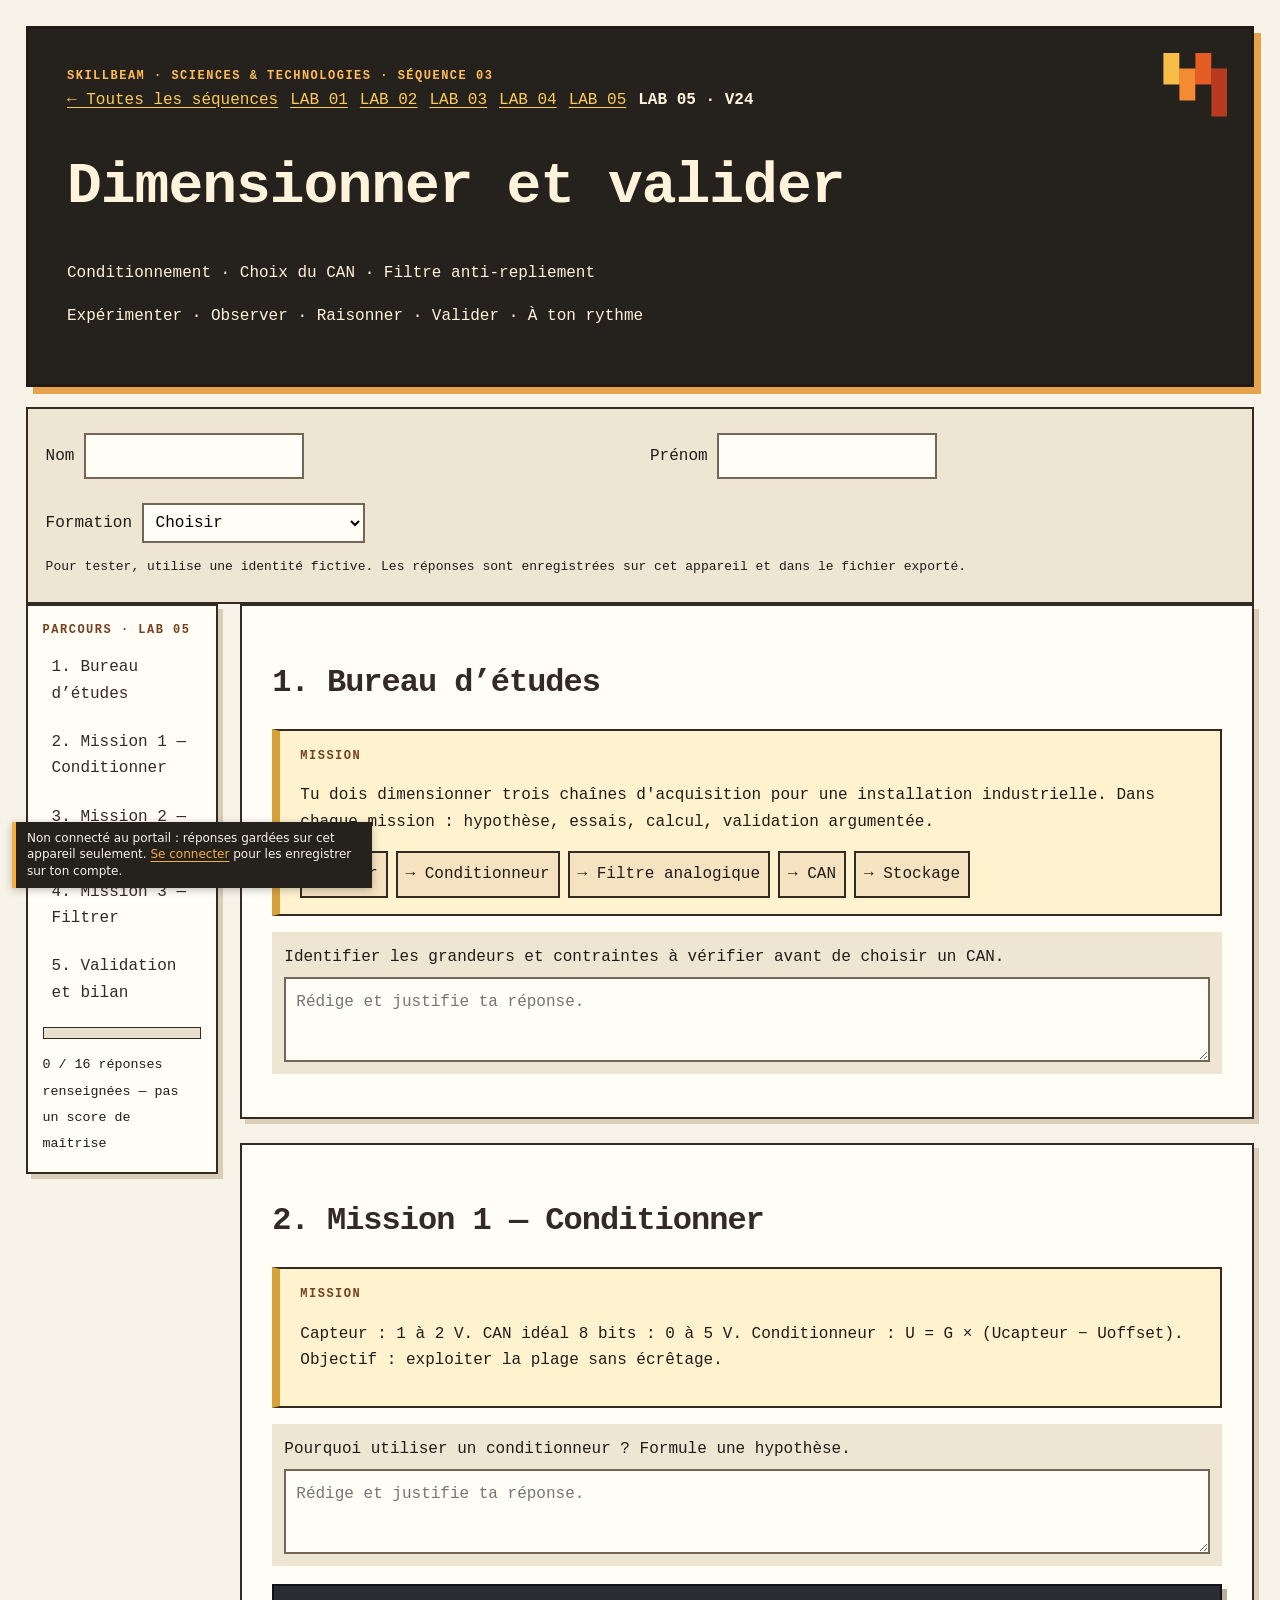
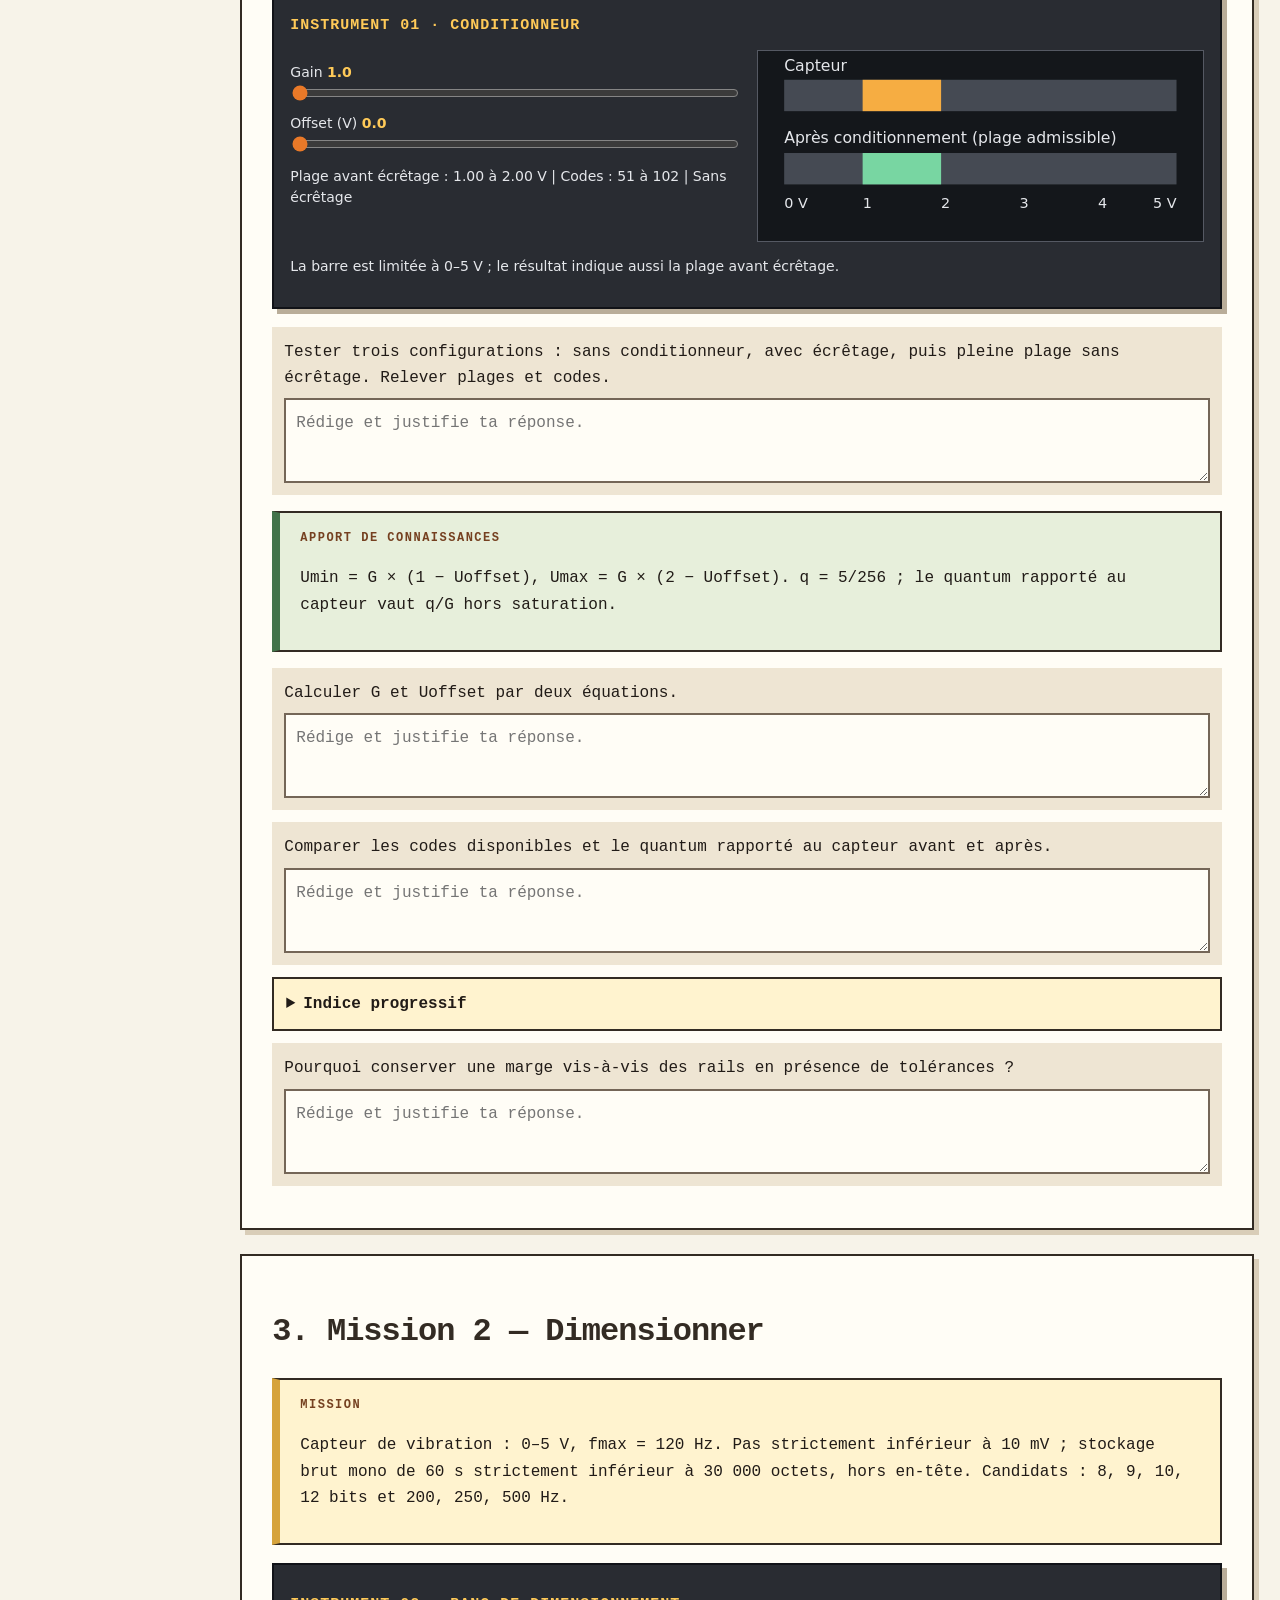
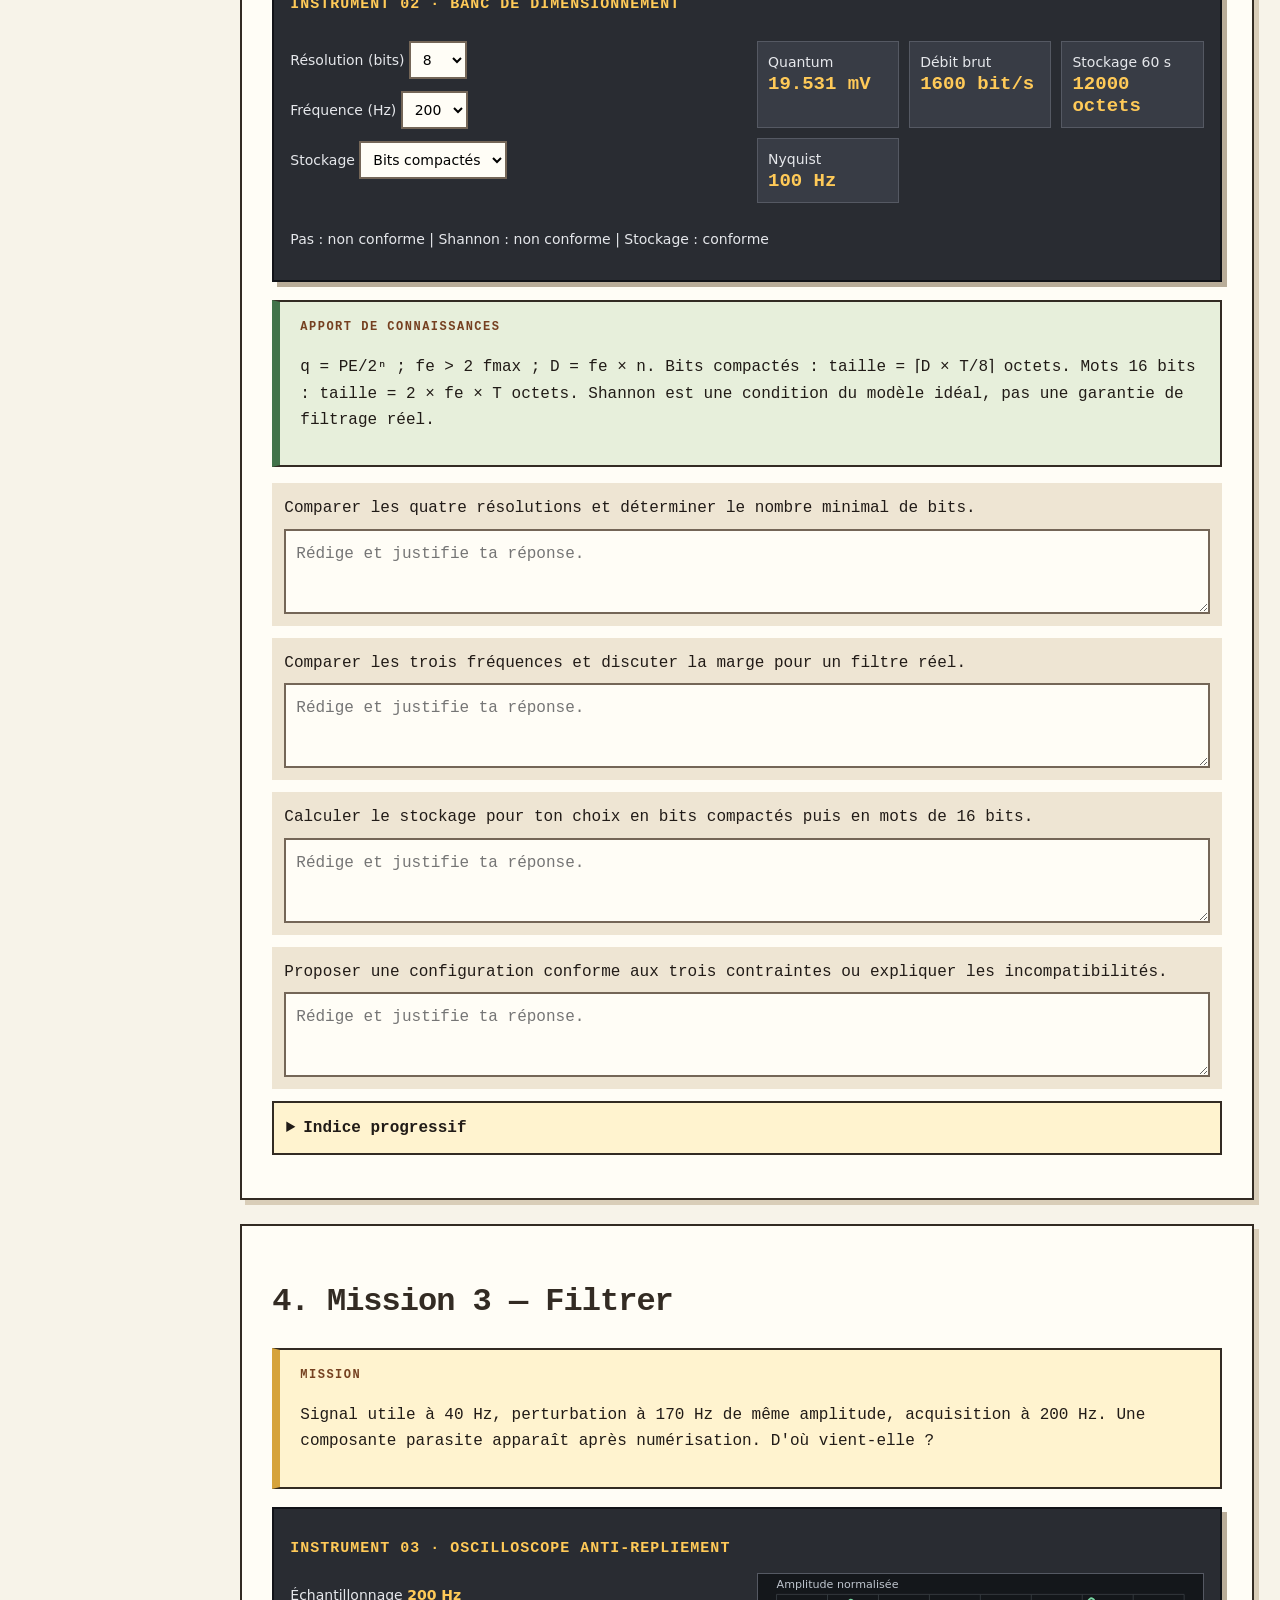
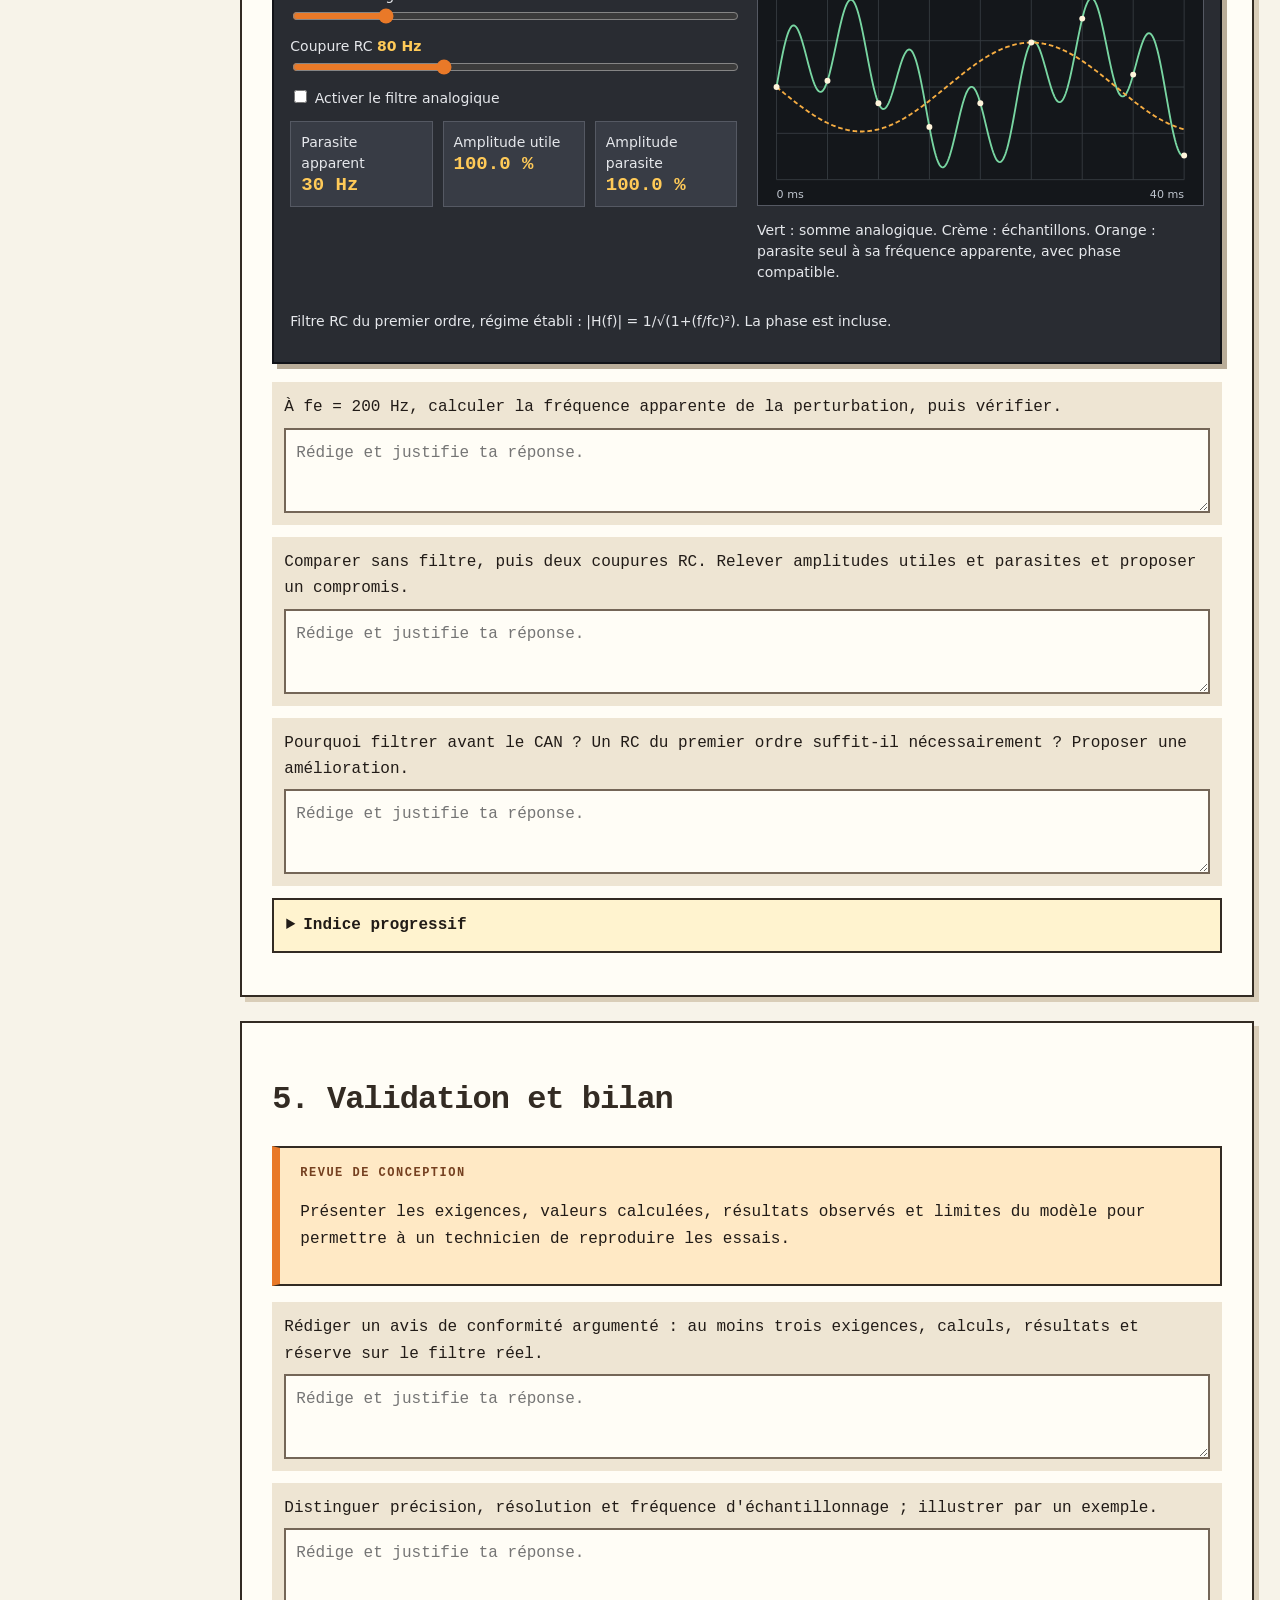
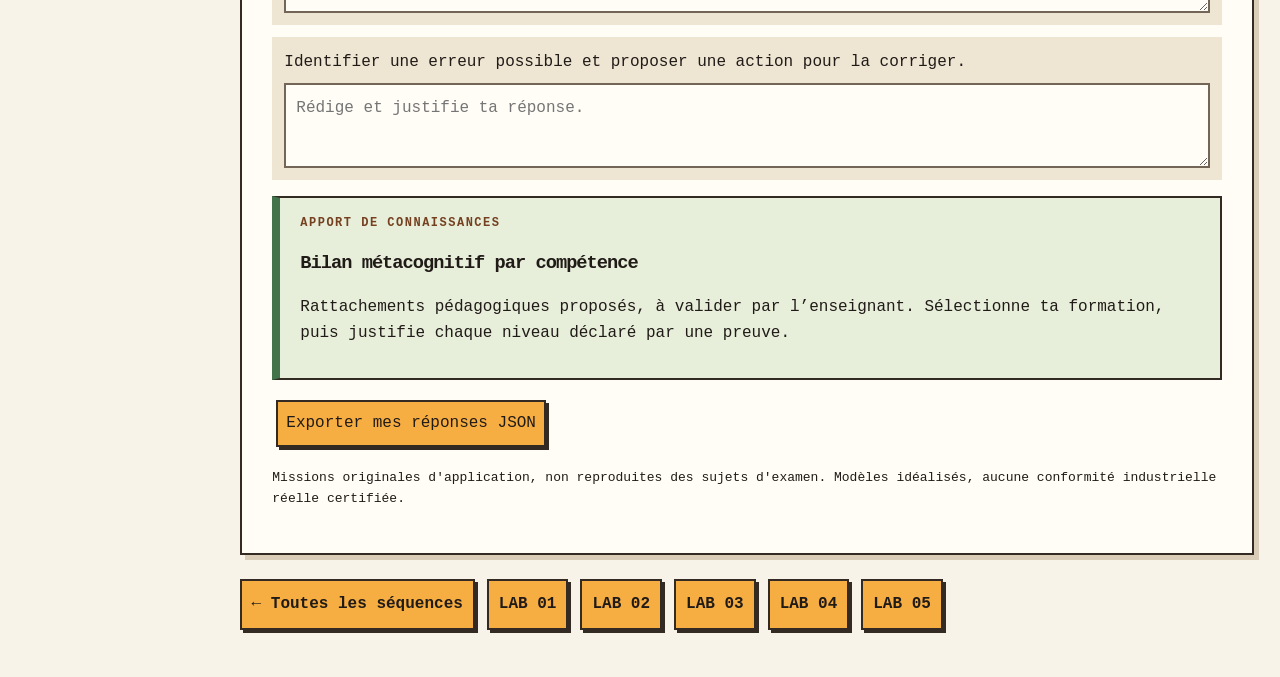
==== commit 2a08110c: "Sauvegarde automatique des réponses sur le compte élève du portail (portail-sync.js) (#1) Agent: Cla" ====
--- a/annales.html
+++ b/annales.html
@@ -6,4 +6,5 @@
 .scope{background:#292c32;color:#e5e7eb;border:2px solid #111318;box-shadow:5px 5px 0 #b9ad99;margin:22px 0;font:13px system-ui,sans-serif}.scope-head{display:flex;align-items:center;justify-content:space-between;background:#383c45;padding:12px;border-bottom:1px solid #555963}.scope-head b{letter-spacing:1px;color:#ffca58}.scope-body{display:grid;grid-template-columns:minmax(0,1fr) 155px;gap:8px;padding:10px}.scope-screen{background:#14171b;min-width:0;padding:6px}.scope-screen svg{width:100%;display:block;background:#14171b!important;border:0!important;margin:0!important}.scope-screen svg text{fill:#bfc5ce!important}.scope-panel{background:#333740;padding:10px;display:flex;flex-direction:column;gap:10px}.scope-panel label{display:block;color:#ddd;font-size:11px}.scope-panel input{width:100%;accent-color:#f6c453}.scope-panel output{display:block;font:700 15px monospace;color:#ffcf68}.scope-panel button{background:#454a53;color:white;border:1px solid #777;box-shadow:none;padding:6px;font-size:12px}.scope-panel button.running{background:#b4e9ad;color:#162d17}.scope-foot{display:flex;gap:15px;flex-wrap:wrap;background:#383c45;padding:9px 12px;font:12px monospace}.scope-led{color:#a5ed8b}.scope-legend{display:flex;gap:12px;flex-wrap:wrap;padding:7px;color:#ddd;font-size:11px}.scope-legend span:before{content:"";display:inline-block;width:12px;height:3px;background:var(--ch);vertical-align:middle;margin-right:5px}@media(max-width:650px){.scope-body{grid-template-columns:1fr}.scope-panel{display:grid;grid-template-columns:1fr 1fr}.scope-foot{gap:8px}}
 
 body{width:100%;max-width:none}.hero a{color:#ffca58}.workspace section{border-top:2px solid #332b23}.workspace section>label{padding:12px}.instrument svg[id]{border:1px solid #555963;background:#14171b}.skill[hidden]{display:none}</style></head><body><header class="hero"><div class="eyebrow">SKILLBEAM · SCIENCES & TECHNOLOGIES · SÉQUENCE 03</div><nav aria-label="Navigation"><a href="index.html">← Toutes les séquences</a><a href="signaux.html">LAB 01</a><a href="v22.html">LAB 02</a><a href="stockage.html">LAB 03</a><a href="tp-arduino.html">LAB 04</a><a href="annales.html">LAB 05</a><strong>LAB 05 · V24</strong></nav><h1>Dimensionner et valider</h1><p>Conditionnement · Choix du CAN · Filtre anti-repliement</p><p>Expérimenter · Observer · Raisonner · Valider · À ton rythme</p></header><div class="identity"><div class="split"><label>Nom <input id="nom"></label><label>Prénom <input id="prenom"></label></div><label>Formation <select id="formation"><option value="">Choisir</option><option>Terminale STI2D SIN</option><option>BTS CIEL B</option></select></label><p class="note">Pour tester, utilise une identité fictive. Les réponses sont enregistrées sur cet appareil et dans le fichier exporté.</p></div><div class="workspace"><aside class="sidebar"><div class="tag">PARCOURS · LAB 05</div><nav aria-label="Étapes"><a href="#etape-1">1. Bureau d’études</a><a href="#etape-2">2. Mission 1 — Conditionner</a><a href="#etape-3">3. Mission 2 — Dimensionner</a><a href="#etape-4">4. Mission 3 — Filtrer</a><a href="#etape-5">5. Validation et bilan</a></nav><div class="progress" aria-hidden="true"><i id="progress-lab"></i></div><small id="progress-text"></small></aside><main><section id="etape-1"><h2>1. Bureau d’études</h2><div class="mission"><div class="tag">MISSION</div><p>Tu dois dimensionner trois chaînes d'acquisition pour une installation industrielle. Dans chaque mission : hypothèse, essais, calcul, validation argumentée.</p><div class='chain'><span>Capteur</span><span>→ Conditionneur</span><span>→ Filtre analogique</span><span>→ CAN</span><span>→ Stockage</span></div></div><label for="dim_specs">Identifier les grandeurs et contraintes à vérifier avant de choisir un CAN.<textarea id="dim_specs" placeholder="Rédige et justifie ta réponse."></textarea></label></section><section id="etape-2"><h2>2. Mission 1 — Conditionner</h2><div class="mission"><div class="tag">MISSION</div><p>Capteur : 1 à 2 V. CAN idéal 8 bits : 0 à 5 V. Conditionneur : U = G × (Ucapteur − Uoffset). Objectif : exploiter la plage sans écrêtage.</p></div><label for="hyp">Pourquoi utiliser un conditionneur ? Formule une hypothèse.<textarea id="hyp" placeholder="Rédige et justifie ta réponse."></textarea></label><div class="instrument"><h3>INSTRUMENT 01 · CONDITIONNEUR</h3><div class="split"><div><label>Gain <output id="go"></output><input id="gain" type="range" min="1" max="6" step=".1" value="1"></label><label>Offset (V) <output id="oo"></output><input id="offset" type="range" min="0" max="1.5" step=".1" value="0"></label><p id="result" role="status"></p></div><svg fill="#e5e7eb" viewBox="0 0 340 145" role="img" aria-label="Comparaison des plages de tension"><text x="20" y="15" font-size="12">Capteur</text><rect x="20" y="22" width="300" height="24" fill="#454a53"/><rect x="80" y="22" width="60" height="24" fill="#f6ad42"/><text x="20" y="70" font-size="12">Après conditionnement (plage admissible)</text><rect x="20" y="78" width="300" height="24" fill="#454a53"/><rect id="bar" x="80" y="78" width="60" height="24" fill="#78d6a2"/><g font-size="11"><text x="20" y="120">0 V</text><text x="80" y="120">1</text><text x="140" y="120">2</text><text x="200" y="120">3</text><text x="260" y="120">4</text><text x="320" y="120" text-anchor="end">5 V</text></g></svg></div><p>La barre est limitée à 0–5 V ; le résultat indique aussi la plage avant écrêtage.</p></div><label for="dim_cond_trials">Tester trois configurations : sans conditionneur, avec écrêtage, puis pleine plage sans écrêtage. Relever plages et codes.<textarea id="dim_cond_trials" placeholder="Rédige et justifie ta réponse."></textarea></label><div class="knowledge"><div class="tag">APPORT DE CONNAISSANCES</div><p>Umin = G × (1 − Uoffset), Umax = G × (2 − Uoffset). q = 5/256 ; le quantum rapporté au capteur vaut q/G hors saturation.</p></div><label for="gain_calc">Calculer G et Uoffset par deux équations.<textarea id="gain_calc" placeholder="Rédige et justifie ta réponse."></textarea></label><label for="codes">Comparer les codes disponibles et le quantum rapporté au capteur avant et après.<textarea id="codes" placeholder="Rédige et justifie ta réponse."></textarea></label><details><summary>Indice progressif</summary>Soustraire les deux équations pour éliminer l'offset.</details><label for="dim_margin">Pourquoi conserver une marge vis-à-vis des rails en présence de tolérances ?<textarea id="dim_margin" placeholder="Rédige et justifie ta réponse."></textarea></label></section><section id="etape-3"><h2>3. Mission 2 — Dimensionner</h2><div class="mission"><div class="tag">MISSION</div><p>Capteur de vibration : 0–5 V, fmax = 120 Hz. Pas strictement inférieur à 10 mV ; stockage brut mono de 60 s strictement inférieur à 30 000 octets, hors en-tête. Candidats : 8, 9, 10, 12 bits et 200, 250, 500 Hz.</p></div><div class="instrument"><h3>INSTRUMENT 02 · BANC DE DIMENSIONNEMENT</h3><div class="split"><div><label>Résolution (bits) <select id="dim-bits"><option>8</option><option>9</option><option>10</option><option>12</option></select></label><label>Fréquence (Hz) <select id="dim-fe"><option>200</option><option>250</option><option>500</option></select></label><label>Stockage <select id="dim-pack"><option value="packed">Bits compactés</option><option value="word">Mots de 16 bits</option></select></label></div><div class="metrics"><div>Quantum<output id="dim-q"></output></div><div>Débit brut<output id="dim-d"></output></div><div>Stockage 60 s<output id="dim-s"></output></div><div>Nyquist<output id="dim-n"></output></div></div></div><p id="dim-result" role="status"></p></div><div class="knowledge"><div class="tag">APPORT DE CONNAISSANCES</div><p>q = PE/2ⁿ ; fe &gt; 2 fmax ; D = fe × n. Bits compactés : taille = ⌈D × T/8⌉ octets. Mots 16 bits : taille = 2 × fe × T octets. Shannon est une condition du modèle idéal, pas une garantie de filtrage réel.</p></div><label for="resolution">Comparer les quatre résolutions et déterminer le nombre minimal de bits.<textarea id="resolution" placeholder="Rédige et justifie ta réponse."></textarea></label><label for="sampling">Comparer les trois fréquences et discuter la marge pour un filtre réel.<textarea id="sampling" placeholder="Rédige et justifie ta réponse."></textarea></label><label for="storage">Calculer le stockage pour ton choix en bits compactés puis en mots de 16 bits.<textarea id="storage" placeholder="Rédige et justifie ta réponse."></textarea></label><label for="validation">Proposer une configuration conforme aux trois contraintes ou expliquer les incompatibilités.<textarea id="validation" placeholder="Rédige et justifie ta réponse."></textarea></label><details><summary>Indice progressif</summary>Une valeur égale à une limite ne satisfait pas une inégalité stricte.</details></section><section id="etape-4"><h2>4. Mission 3 — Filtrer</h2><div class="mission"><div class="tag">MISSION</div><p>Signal utile à 40 Hz, perturbation à 170 Hz de même amplitude, acquisition à 200 Hz. Une composante parasite apparaît après numérisation. D'où vient-elle ?</p></div><div class="instrument"><h3>INSTRUMENT 03 · OSCILLOSCOPE ANTI-REPLIEMENT</h3><div class="split"><div><label>Échantillonnage <output id="alias-feout"></output><input id="alias-fe" type="range" min="100" max="600" step="10" value="200"></label><label>Coupure RC <output id="alias-fcout"></output><input id="alias-fc" type="range" min="20" max="200" step="5" value="80"></label><label><input id="alias-on" type="checkbox"> Activer le filtre analogique</label><div class="metrics"><div>Parasite apparent<output id="alias-f"></output></div><div>Amplitude utile<output id="alias-use"></output></div><div>Amplitude parasite<output id="alias-noise"></output></div></div></div><div><svg id="alias-scope" viewBox="0 0 480 250" role="img" aria-label="Signal total analogique, points échantillonnés et parasite apparent"><g id="alias-grid" stroke="#353b40"></g><g fill="#bfc5ce" font-size="12"><text x="20" y="15">Amplitude normalisée</text><text x="20" y="242">0 ms</text><text x="460" y="242" text-anchor="end">40 ms</text></g><path id="alias-wave" fill="none" stroke="#78d6a2" stroke-width="2"/><path id="alias-ghost" fill="none" stroke="#f6ad42" stroke-width="2" stroke-dasharray="5 3"/><g id="alias-dots" fill="#fff4db"></g></svg><p>Vert : somme analogique. Crème : échantillons. Orange : parasite seul à sa fréquence apparente, avec phase compatible.</p></div></div><p>Filtre RC du premier ordre, régime établi : |H(f)| = 1/√(1+(f/fc)²). La phase est incluse.</p></div><label for="alias">À fe = 200 Hz, calculer la fréquence apparente de la perturbation, puis vérifier.<textarea id="alias" placeholder="Rédige et justifie ta réponse."></textarea></label><label for="dim_filter_trials">Comparer sans filtre, puis deux coupures RC. Relever amplitudes utiles et parasites et proposer un compromis.<textarea id="dim_filter_trials" placeholder="Rédige et justifie ta réponse."></textarea></label><label for="filter">Pourquoi filtrer avant le CAN ? Un RC du premier ordre suffit-il nécessairement ? Proposer une amélioration.<textarea id="filter" placeholder="Rédige et justifie ta réponse."></textarea></label><details><summary>Indice progressif</summary>La fréquence apparente est la distance au multiple de fe le plus proche. Comparer aussi les atténuations à 40 Hz et 170 Hz.</details></section><section id="etape-5"><h2>5. Validation et bilan</h2><div class="example"><div class="tag">REVUE DE CONCEPTION</div><p>Présenter les exigences, valeurs calculées, résultats observés et limites du modèle pour permettre à un technicien de reproduire les essais.</p></div><label for="dim_report">Rédiger un avis de conformité argumenté : au moins trois exigences, calculs, résultats et réserve sur le filtre réel.<textarea id="dim_report" placeholder="Rédige et justifie ta réponse."></textarea></label><label for="bilan">Distinguer précision, résolution et fréquence d'échantillonnage ; illustrer par un exemple.<textarea id="bilan" placeholder="Rédige et justifie ta réponse."></textarea></label><label for="dim_rem">Identifier une erreur possible et proposer une action pour la corriger.<textarea id="dim_rem" placeholder="Rédige et justifie ta réponse."></textarea></label><div class="knowledge"><div class="tag">APPORT DE CONNAISSANCES</div><h3>Bilan métacognitif par compétence</h3><p>Rattachements pédagogiques proposés, à valider par l’enseignant. Sélectionne ta formation, puis justifie chaque niveau déclaré par une preuve.</p><div class="skill" data-profile="Terminale STI2D SIN" hidden><strong>CO3.4 — Identifier et caractériser des solutions techniques</strong><label>Niveau déclaré <select id="dim_level_0"><option value="">Non renseigné</option><option>Non évalué</option><option>Insuffisant</option><option>Fragile</option><option>Satisfaisant</option><option>Très bonne maîtrise</option></select></label><label for="dim_proof_0">Preuve / justification<textarea id="dim_proof_0" placeholder="Rédige et justifie ta réponse."></textarea></label></div><div class="skill" data-profile="Terminale STI2D SIN" hidden><strong>CO6.5 SIN1 — Interpréter les résultats d’une simulation informationnelle</strong><label>Niveau déclaré <select id="dim_level_1"><option value="">Non renseigné</option><option>Non évalué</option><option>Insuffisant</option><option>Fragile</option><option>Satisfaisant</option><option>Très bonne maîtrise</option></select></label><label for="dim_proof_1">Preuve / justification<textarea id="dim_proof_1" placeholder="Rédige et justifie ta réponse."></textarea></label></div><div class="skill" data-profile="Terminale STI2D SIN" hidden><strong>CO2.1 — Décoder le cahier des charges</strong><label>Niveau déclaré <select id="dim_level_2"><option value="">Non renseigné</option><option>Non évalué</option><option>Insuffisant</option><option>Fragile</option><option>Satisfaisant</option><option>Très bonne maîtrise</option></select></label><label for="dim_proof_2">Preuve / justification<textarea id="dim_proof_2" placeholder="Rédige et justifie ta réponse."></textarea></label></div><div class="skill" data-profile="BTS CIEL B" hidden><strong>C04 — Analyser une structure matérielle et logicielle</strong><label>Niveau déclaré <select id="dim_level_3"><option value="">Non renseigné</option><option>Non évalué</option><option>Insuffisant</option><option>Fragile</option><option>Satisfaisant</option><option>Très bonne maîtrise</option></select></label><label for="dim_proof_3">Preuve / justification<textarea id="dim_proof_3" placeholder="Rédige et justifie ta réponse."></textarea></label></div><div class="skill" data-profile="BTS CIEL B" hidden><strong>C05 — Concevoir une structure matérielle et logicielle</strong><label>Niveau déclaré <select id="dim_level_4"><option value="">Non renseigné</option><option>Non évalué</option><option>Insuffisant</option><option>Fragile</option><option>Satisfaisant</option><option>Très bonne maîtrise</option></select></label><label for="dim_proof_4">Preuve / justification<textarea id="dim_proof_4" placeholder="Rédige et justifie ta réponse."></textarea></label></div><div class="skill" data-profile="BTS CIEL B" hidden><strong>C06 — Valider une structure matérielle et logicielle</strong><label>Niveau déclaré <select id="dim_level_5"><option value="">Non renseigné</option><option>Non évalué</option><option>Insuffisant</option><option>Fragile</option><option>Satisfaisant</option><option>Très bonne maîtrise</option></select></label><label for="dim_proof_5">Preuve / justification<textarea id="dim_proof_5" placeholder="Rédige et justifie ta réponse."></textarea></label></div></div><button id="export">Exporter mes réponses JSON</button><p id="save" role="status"></p><p class="note">Missions originales d'application, non reproduites des sujets d'examen. Modèles idéalisés, aucune conformité industrielle réelle certifiée.</p></section><div class="footer-nav"><a href="index.html">← Toutes les séquences</a><a href="signaux.html">LAB 01</a><a href="v22.html">LAB 02</a><a href="stockage.html">LAB 03</a><a href="tp-arduino.html">LAB 04</a><a href="annales.html">LAB 05</a></div></main></div><script>const g=id=>document.getElementById(id),fields=()=>[...document.querySelectorAll('input[id],textarea[id],select[id]')],key='can-lab-annales-v1',answers=()=>Object.fromEntries(fields().map(a=>[a.id,a.type==='checkbox'?a.checked:a.value]));try{let old=JSON.parse(localStorage.getItem(key)||'{}');fields().forEach(a=>{if(a.type==='checkbox'){a.checked=old[a.id]===true}else if(typeof old[a.id]==='string')a.value=old[a.id]})}catch(e){}function draw(){let G=+g('gain').value,O=+g('offset').value,l=G*(1-O),h=G*(2-O),c=v=>Math.max(0,Math.min(5,v)),code=v=>Math.min(255,Math.floor(c(v)*256/5));g('go').textContent=G.toFixed(1);g('oo').textContent=O.toFixed(1);g('bar').setAttribute('x',20+60*c(l));g('bar').setAttribute('width',60*(c(h)-c(l)));g('result').textContent='Plage avant écrêtage : '+l.toFixed(2)+' à '+h.toFixed(2)+' V | Codes : '+code(l)+' à '+code(h)+' | '+(l< -1e-9||h>5+1e-9?'Écrêtage':'Sans écrêtage')};draw();document.addEventListener('input',()=>{draw();try{localStorage.setItem(key,JSON.stringify(answers()));g('save').textContent='Enregistré localement'}catch(e){g('save').textContent='Exporter pour sauvegarder'}});g('export').onclick=()=>{if(!g('nom').value.trim()||!g('prenom').value.trim()||!g('formation').value){g('save').textContent='Compléter ton identité et ta formation';return}let a=document.createElement('a'),u=URL.createObjectURL(new Blob([JSON.stringify({schema_version:1,activity_id:'can-lab-annales',answers:answers()},null,2)],{type:'application/json'}));a.href=u;a.download='CAN_MISSIONS_'+g('nom').value.replace(/[^\p{L}\p{N}-]/gu,'_')+'.json';a.click();setTimeout(()=>URL.revokeObjectURL(u),1000)};</script><script>(()=>{const g=id=>document.getElementById(id);function refresh(){document.querySelectorAll('[data-profile]').forEach(x=>x.hidden=x.dataset.profile!==g('formation').value);const a=[...document.querySelectorAll('textarea')].filter(x=>!x.closest('[hidden]')),n=a.filter(x=>x.value.trim()).length;g('progress-lab').style.width=(a.length?100*n/a.length:0)+'%';g('progress-text').textContent=n+' / '+a.length+' réponses renseignées — pas un score de maîtrise';}document.addEventListener('input',refresh);document.addEventListener('change',refresh);refresh()})();
-(()=>{const g=id=>document.getElementById(id);function dim(){let n=+g('dim-bits').value,fe=+g('dim-fe').value,q=5000/2**n,D=fe*n,S=g('dim-pack').value==='packed'?Math.ceil(D*60/8):2*fe*60,ok=[q<10,fe>240,S<30000];g('dim-q').textContent=q.toFixed(3)+' mV';g('dim-d').textContent=D+' bit/s';g('dim-s').textContent=S+' octets';g('dim-n').textContent=fe/2+' Hz';g('dim-result').textContent=['Pas : ','Shannon : ','Stockage : '].map((v,i)=>v+(ok[i]?'conforme':'non conforme')).join(' | ')}['dim-bits','dim-fe','dim-pack'].forEach(id=>g(id).addEventListener('change',dim));dim();const el=(tag,attrs)=>{let x=document.createElementNS('http://www.w3.org/2000/svg',tag);Object.entries(attrs).forEach(([k,v])=>x.setAttribute(k,v));return x};for(let i=0;i<=8;i++)g('alias-grid').append(el('line',{x1:20+i*55,y1:22,x2:20+i*55,y2:222}));for(let i=0;i<=4;i++)g('alias-grid').append(el('line',{x1:20,y1:22+i*50,x2:460,y2:22+i*50}));function draw(){let fe=+g('alias-fe').value,fc=+g('alias-fc').value,on=g('alias-on').checked,fs=170-Math.round(170/fe)*fe,H=f=>on?1/Math.sqrt(1+(f/fc)**2):1,P=f=>on?-Math.atan(f/fc):0,a=H(40),b=H(170),p=P(40),r=P(170);g('alias-feout').textContent=fe+' Hz';g('alias-fcout').textContent=fc+' Hz';g('alias-f').textContent=Math.abs(fs)+' Hz';g('alias-use').textContent=(100*a).toFixed(1)+' %';g('alias-noise').textContent=(100*b).toFixed(1)+' %';let sig=t=>a*Math.sin(2*Math.PI*40*t+p)+b*Math.sin(2*Math.PI*170*t+r),ghost=t=>b*Math.sin(2*Math.PI*fs*t+r),xy=(t,y)=>[20+440*t/.04,122-48*y],path=f=>Array.from({length:441},(_,i)=>{let t=i*.04/440;return(i?'L':'M')+xy(t,f(t)).map(x=>x.toFixed(2)).join(' ')}).join(' ');g('alias-wave').setAttribute('d',path(sig));g('alias-ghost').setAttribute('d',path(ghost));let dots=g('alias-dots');dots.replaceChildren();for(let i=0;i<=Math.floor(.04*fe+1e-9);i++){let t=i/fe,[cx,cy]=xy(t,sig(t));dots.append(el('circle',{cx,cy,r:3.2}))}}['alias-fe','alias-fc','alias-on'].forEach(id=>g(id).addEventListener('input',draw));draw()})();</script></body></html>+(()=>{const g=id=>document.getElementById(id);function dim(){let n=+g('dim-bits').value,fe=+g('dim-fe').value,q=5000/2**n,D=fe*n,S=g('dim-pack').value==='packed'?Math.ceil(D*60/8):2*fe*60,ok=[q<10,fe>240,S<30000];g('dim-q').textContent=q.toFixed(3)+' mV';g('dim-d').textContent=D+' bit/s';g('dim-s').textContent=S+' octets';g('dim-n').textContent=fe/2+' Hz';g('dim-result').textContent=['Pas : ','Shannon : ','Stockage : '].map((v,i)=>v+(ok[i]?'conforme':'non conforme')).join(' | ')}['dim-bits','dim-fe','dim-pack'].forEach(id=>g(id).addEventListener('change',dim));dim();const el=(tag,attrs)=>{let x=document.createElementNS('http://www.w3.org/2000/svg',tag);Object.entries(attrs).forEach(([k,v])=>x.setAttribute(k,v));return x};for(let i=0;i<=8;i++)g('alias-grid').append(el('line',{x1:20+i*55,y1:22,x2:20+i*55,y2:222}));for(let i=0;i<=4;i++)g('alias-grid').append(el('line',{x1:20,y1:22+i*50,x2:460,y2:22+i*50}));function draw(){let fe=+g('alias-fe').value,fc=+g('alias-fc').value,on=g('alias-on').checked,fs=170-Math.round(170/fe)*fe,H=f=>on?1/Math.sqrt(1+(f/fc)**2):1,P=f=>on?-Math.atan(f/fc):0,a=H(40),b=H(170),p=P(40),r=P(170);g('alias-feout').textContent=fe+' Hz';g('alias-fcout').textContent=fc+' Hz';g('alias-f').textContent=Math.abs(fs)+' Hz';g('alias-use').textContent=(100*a).toFixed(1)+' %';g('alias-noise').textContent=(100*b).toFixed(1)+' %';let sig=t=>a*Math.sin(2*Math.PI*40*t+p)+b*Math.sin(2*Math.PI*170*t+r),ghost=t=>b*Math.sin(2*Math.PI*fs*t+r),xy=(t,y)=>[20+440*t/.04,122-48*y],path=f=>Array.from({length:441},(_,i)=>{let t=i*.04/440;return(i?'L':'M')+xy(t,f(t)).map(x=>x.toFixed(2)).join(' ')}).join(' ');g('alias-wave').setAttribute('d',path(sig));g('alias-ghost').setAttribute('d',path(ghost));let dots=g('alias-dots');dots.replaceChildren();for(let i=0;i<=Math.floor(.04*fe+1e-9);i++){let t=i/fe,[cx,cy]=xy(t,sig(t));dots.append(el('circle',{cx,cy,r:3.2}))}}['alias-fe','alias-fc','alias-on'].forEach(id=>g(id).addEventListener('input',draw));draw()})();</script><script src="portail-sync.js" defer></script>
+</body></html>
